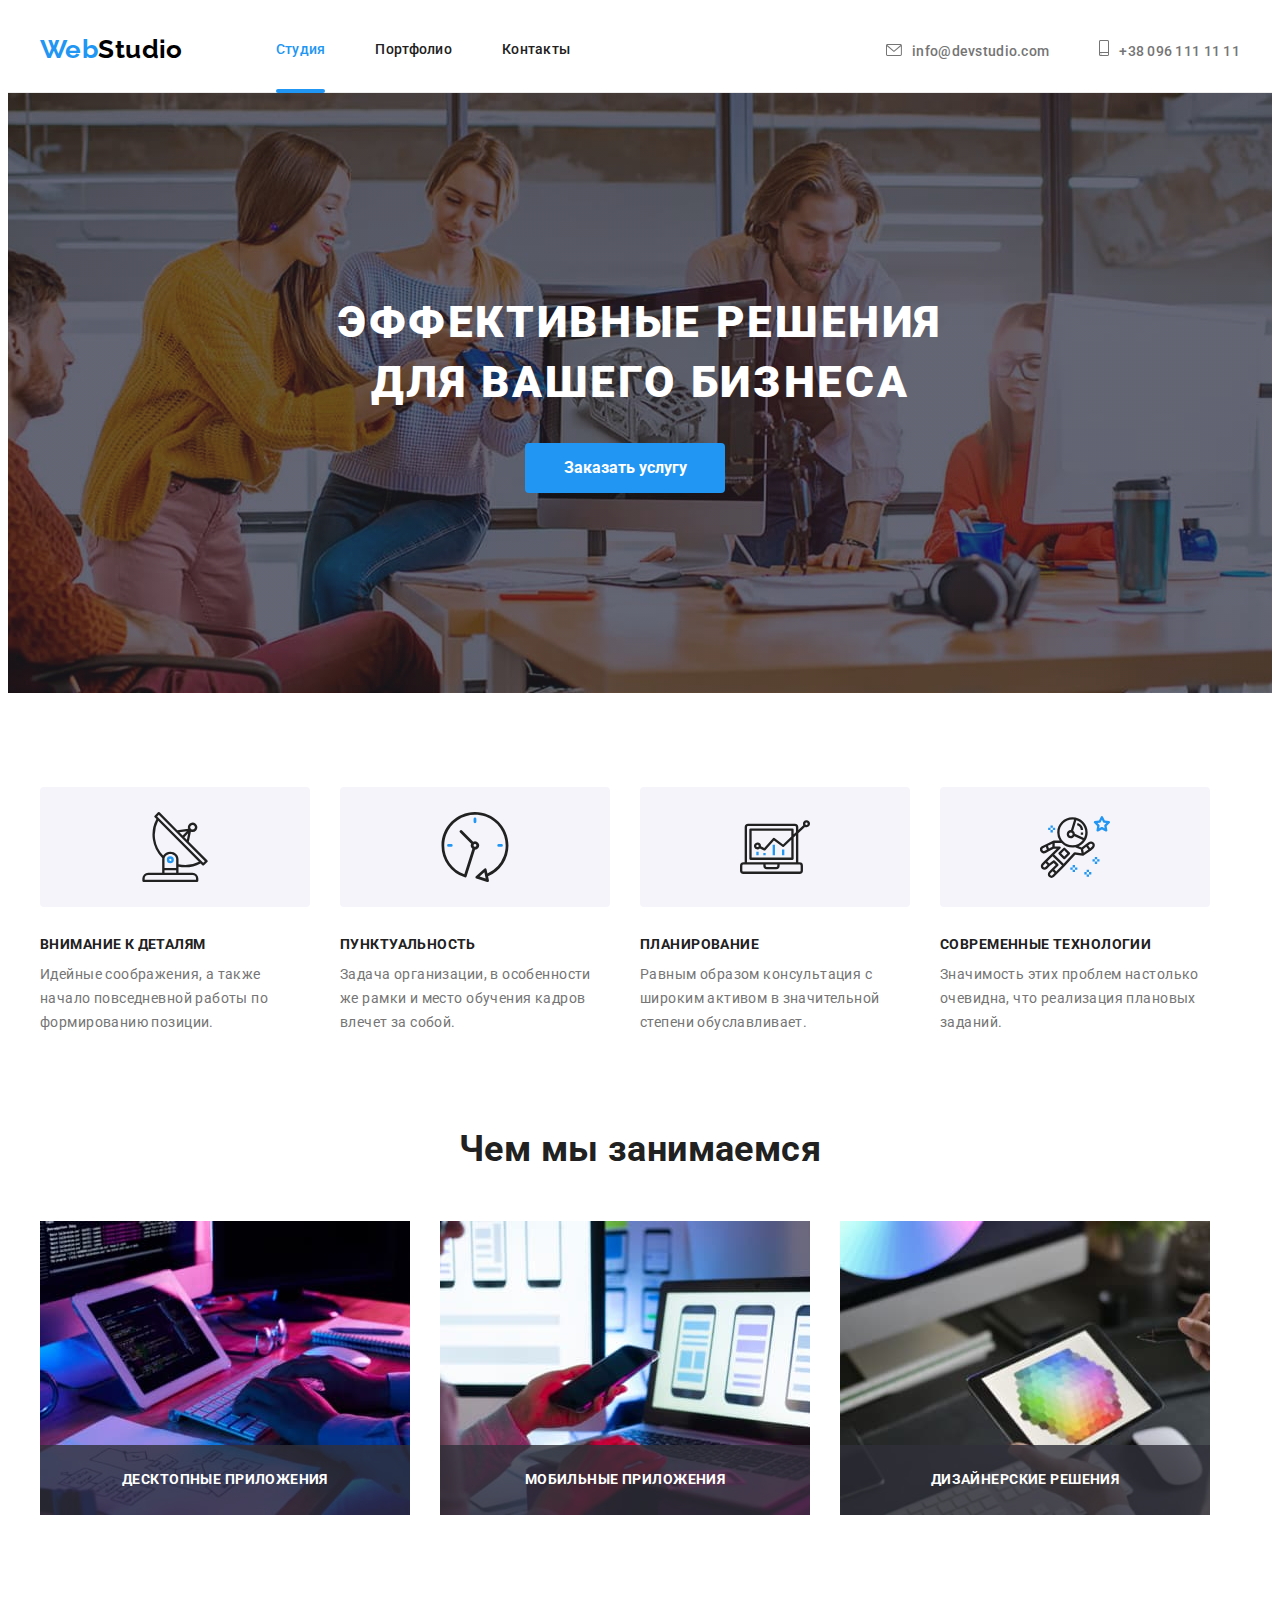
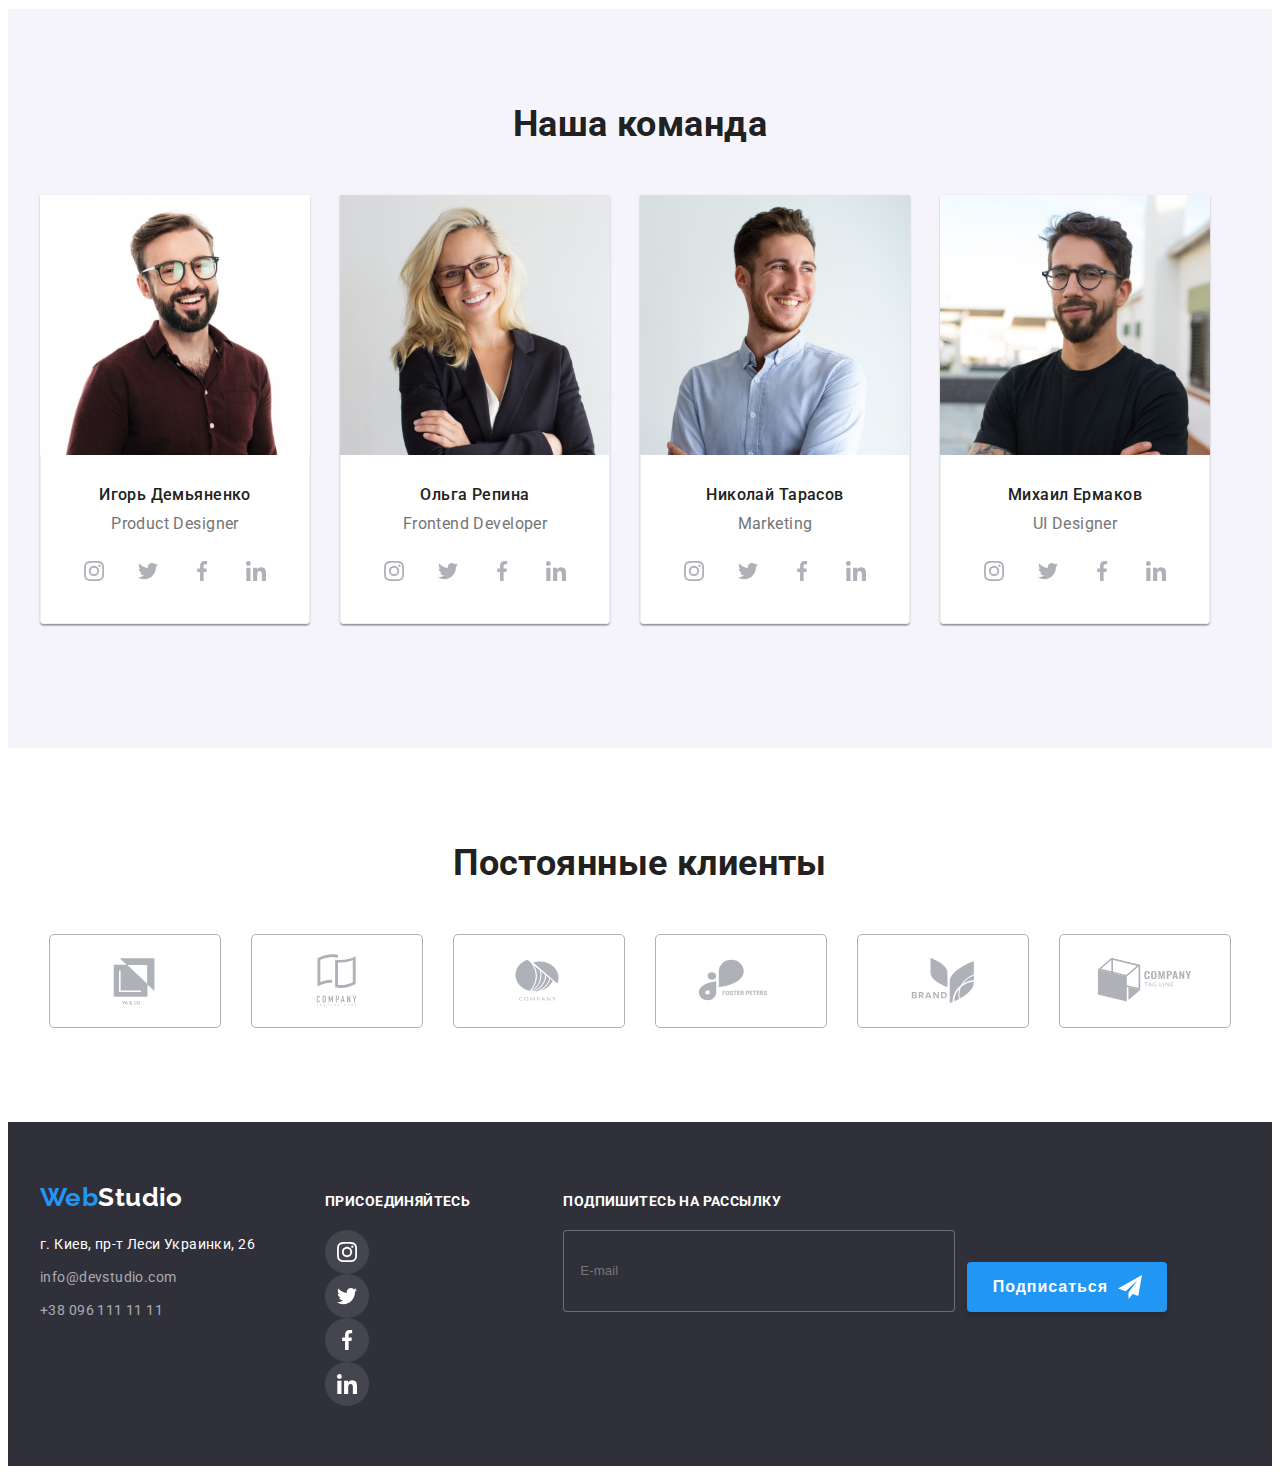
==== index.html @ a1c25656 "c7" ====
<!DOCTYPE html>
<html lang="ru">
  <head>
    <meta charset="UTF-8" />
    <meta http-equiv="X-UA-Compatible" content="IE=edge" />
    <meta name="viewport" content="width=device-width, initial-scale=1.0" />
    <title>WebStudio</title>
    <link rel="preconnect" href="https://fonts.googleapis.com" />
    <link rel="preconnect" href="https://fonts.gstatic.com" crossorigin />
    <link
      href="https://fonts.googleapis.com/css2?family=Raleway:wght@700&family=Roboto:wght@400;500;700;900&display=swap"
      rel="stylesheet"
    />
    <link
      rel="stylesheet"
      href="https://cdnjs.cloudflare.com/ajax/libs/modern-normalize/1.1.0/modern-normalize.min.css"
      integrity="sha512-wpPYUAdjBVSE4KJnH1VR1HeZfpl1ub8YT/NKx4PuQ5NmX2tKuGu6U/JRp5y+Y8XG2tV+wKQpNHVUX03MfMFn9Q=="
      crossorigin="anonymous"
      referrerpolicy="no-referrer"
    />
    <link rel="stylesheet" href="./css/styles.css" />
  </head>
  <body>
    <header class="header">
      <!--Навігація-->
      <div class="container header-box">
        <nav class="nav-box">
          <a href="./index.html" class="logo"><span class="logo--blue">Web</span>Studio</a>
          <ul class="list header-navigation">
            <li class="list-item">
              <a href="./index.html" class="header-navigation__link current">Студия</a>
            </li>
            <li class="list-item">
              <a href="./portfolio.html" class="header-navigation__link">Портфолио</a>
            </li>
            <li class="list-item">
              <a href="#" class="header-navigation__link">Контакты</a>
            </li>
          </ul>
        </nav>
        <!--Контакти-->
        <ul class="list header-contact">
          <li class="list-item">
            <a
              class="header-navigation__link header-contact__link"
              href="mailto:info@devstudio.com"
            >
              <svg class="header-contact__icon-envelope" width="16" height="12">
                <use href="./images/icons.svg#icon-envelope"></use>
              </svg>
              info@devstudio.com</a
            >
          </li>
          <li class="list-item">
            <a class="header-navigation__link header-contact__link" href="tel:+380961111111">
              <svg class="header-contact__icon-phone" width="10" height="16">
                <use href="./images/icons.svg#icon-smartphone"></use>
              </svg>
              +38 096 111 11 11</a
            >
          </li>
        </ul>
      </div>
    </header>
    <main>
      <!--Банер-->
      <section class="hero">
        <div class="container hero--form">
          <h1 class="hero__title">Эффективные решения для вашего бизнеса</h1>
          <button class="hero__button" type="button" data-modal-open>Заказать услугу</button>
        </div>
      </section>
      <!--Особливості-->
      <section class="container--form">
        <div class="container">
          <h2 class="section-title visually-hidden">Преимущества</h2>
          <ul class="list section-box benefits">
            <li class="section-box__item">
              <div class="benefits__icon">
                <svg width="70" height="70">
                  <use href="./images/icons.svg#icon-antenna-1"></use>
                </svg>
              </div>
              <h3 class="benefits__title">Внимание к деталям</h3>
              <p class="benefits__label">
                Идейные соображения, а также начало повседневной работы по формированию позиции.
              </p>
            </li>
            <li class="section-box__item">
              <div class="benefits__icon">
                <svg width="70" height="70">
                  <use href="./images/icons.svg#icon-clock-1"></use>
                </svg>
              </div>
              <h3 class="benefits__title">Пунктуальность</h3>
              <p class="benefits__label">
                Задача организации, в особенности же рамки и место обучения кадров влечет за собой.
              </p>
            </li>
            <li class="section-box__item">
              <div class="benefits__icon">
                <svg width="70" height="70">
                  <use href="./images/icons.svg#icon-diagram-1"></use>
                </svg>
              </div>
              <h3 class="benefits__title">Планирование</h3>
              <p class="benefits__label">
                Равным образом консультация с широким активом в значительной степени обуславливает.
              </p>
            </li>
            <li class="section-box__item">
              <div class="benefits__icon">
                <svg width="70" height="70">
                  <use href="./images/icons.svg#icon-astronaut-1"></use>
                </svg>
              </div>
              <h3 class="benefits__title">Современные технологии</h3>
              <p class="benefits__label">
                Значимость этих проблем настолько очевидна, что реализация плановых заданий.
              </p>
            </li>
          </ul>
        </div>
      </section>
      <!--Чим ми займаємось-->
      <section class="container--form works--form">
        <div class="container">
          <h2 class="section-title">Чем мы занимаемся</h2>
          <ul class="list section-box">
            <li class="section-box__item">
              <img src="./images/box-1.jpg" alt="Разработка" width="370" />
              <p class="section-box__label">Десктопные приложения</p>
            </li>
            <li class="section-box__item">
              <img src="./images/box-2.jpg" alt="Маркетинг" width="370" />
              <p class="section-box__label">Мобильные приложения</p>
            </li>
            <li class="section-box__item">
              <img src="./images/box-3.jpg" alt="Дизайн" width="370" />
              <p class="section-box__label">Дизайнерские решения</p>
            </li>
          </ul>
        </div>
      </section>
      <!--Наша команда-->
      <section class="container--form team--bgc">
        <div class="container">
          <h2 class="section-title">Наша команда</h2>
          <ul class="section-box list team">
            <li class="section-box__item team__item">
              <img src="./images/card-1.jpg" alt="Игорь Демьяненко" width="270" />
              <div class="portfolio__item--border">
                <h3 class="team__member">Игорь Демьяненко</h3>
                <p class="team__position">Product Designer</p>
                <ul class="socials list">
                  <li class="socials__item">
                    <a class="socials__link" href="#">
                      <svg class="socials__icon" width="20" height="20">
                        <use href="./images/icons.svg#icon-instagram-2"></use>
                      </svg>
                    </a>
                  </li>

                  <li class="socials__item">
                    <a class="socials__link" href="#">
                      <svg class="socials__icon" width="20" height="20">
                        <use href="./images/icons.svg#icon-twitter-1"></use>
                      </svg>
                    </a>
                  </li>

                  <li class="socials__item">
                    <a class="socials__link" href="#">
                      <svg class="socials__icon" width="20" height="20">
                        <use href="./images/icons.svg#icon-facebook-1"></use>
                      </svg>
                    </a>
                  </li>

                  <li class="socials__item">
                    <a class="socials__link" href="#">
                      <svg class="socials__icon" width="20" height="20">
                        <use href="./images/icons.svg#icon-linkedin-1"></use>
                      </svg>
                    </a>
                  </li>
                </ul>
              </div>
            </li>
            <li class="section-box__item team__item">
              <img src="./images/card-2.jpg" alt="Ольга Репина" width="270" />
              <div class="portfolio__item--border">
                <h3 class="team__member">Ольга Репина</h3>
                <p class="team__position">Frontend Developer</p>
                <ul class="socials list">
                  <li class="socials__item">
                    <a class="socials__link" href="#">
                      <svg class="socials__icon" width="20" height="20">
                        <use href="./images/icons.svg#icon-instagram-2"></use>
                      </svg>
                    </a>
                  </li>

                  <li class="socials__item">
                    <a class="socials__link" href="#">
                      <svg class="socials__icon" width="20" height="20">
                        <use href="./images/icons.svg#icon-twitter-1"></use>
                      </svg>
                    </a>
                  </li>

                  <li class="socials__item">
                    <a class="socials__link" href="#">
                      <svg class="socials__icon" width="20" height="20">
                        <use href="./images/icons.svg#icon-facebook-1"></use>
                      </svg>
                    </a>
                  </li>

                  <li class="socials__item">
                    <a class="socials__link" href="#">
                      <svg class="socials__icon" width="20" height="20">
                        <use href="./images/icons.svg#icon-linkedin-1"></use>
                      </svg>
                    </a>
                  </li>
                </ul>
              </div>
            </li>
            <li class="section-box__item team__item">
              <img src="./images/card-3.jpg" alt="Николай Тарасов" width="270" />
              <div class="portfolio__item--border">
                <h3 class="team__member">Николай Тарасов</h3>
                <p class="team__position">Marketing</p>
                <ul class="socials list">
                  <li class="socials__item">
                    <a class="socials__link" href="#">
                      <svg class="socials__icon" width="20" height="20">
                        <use href="./images/icons.svg#icon-instagram-2"></use>
                      </svg>
                    </a>
                  </li>

                  <li class="socials__item">
                    <a class="socials__link" href="#">
                      <svg class="socials__icon" width="20" height="20">
                        <use href="./images/icons.svg#icon-twitter-1"></use>
                      </svg>
                    </a>
                  </li>

                  <li class="socials__item">
                    <a class="socials__link" href="#">
                      <svg class="socials__icon" width="20" height="20">
                        <use href="./images/icons.svg#icon-facebook-1"></use>
                      </svg>
                    </a>
                  </li>

                  <li class="socials__item">
                    <a class="socials__link" href="#">
                      <svg class="socials__icon" width="20" height="20">
                        <use href="./images/icons.svg#icon-linkedin-1"></use>
                      </svg>
                    </a>
                  </li>
                </ul>
              </div>
            </li>
            <li class="section-box__item team__item">
              <img src="./images/card-4.jpg" alt="Михаил Ермаков" width="270" />
              <div class="portfolio__item--border">
                <h3 class="team__member">Михаил Ермаков</h3>
                <p class="team__position">UI Designer</p>
                <ul class="socials list">
                  <li class="socials__item">
                    <a class="socials__link" href="#">
                      <svg class="socials__icon" width="20" height="20">
                        <use href="./images/icons.svg#icon-instagram-2"></use>
                      </svg>
                    </a>
                  </li>

                  <li class="socials__item">
                    <a class="socials__link" href="#">
                      <svg class="socials__icon" width="20" height="20">
                        <use href="./images/icons.svg#icon-twitter-1"></use>
                      </svg>
                    </a>
                  </li>

                  <li class="socials__item">
                    <a class="socials__link" href="#">
                      <svg class="socials__icon" width="20" height="20">
                        <use href="./images/icons.svg#icon-facebook-1"></use>
                      </svg>
                    </a>
                  </li>

                  <li class="socials__item">
                    <a class="socials__link" href="#">
                      <svg class="socials__icon" width="20" height="20">
                        <use href="./images/icons.svg#icon-linkedin-1"></use>
                      </svg>
                    </a>
                  </li>
                </ul>
              </div>
            </li>
          </ul>
        </div>
      </section>
      <!-- Постійні клієнти -->
      <section class="container--form">
        <div class="container">
          <h2 class="section-title">Постоянные клиенты</h2>
          <ul class="list clients">
            <li class="clients__item">
              <a class="clients__link" href="#">
                <svg class="clients__icon" width="106" height="60">
                  <use href="./images/icons.svg#icon-logo"></use>
                </svg>
              </a>
            </li>
            <li class="clients__item">
              <a class="clients__link" href="#">
                <svg class="clients__icon" width="106" height="60">
                  <use href="./images/icons.svg#icon-logo-1"></use>
                </svg>
              </a>
            </li>
            <li class="clients__item">
              <a class="clients__link" href="#">
                <svg class="clients__icon" width="106" height="60">
                  <use href="./images/icons.svg#icon-logo-2"></use>
                </svg>
              </a>
            </li>
            <li class="clients__item">
              <a class="clients__link" href="#">
                <svg class="clients__icon" width="106" height="60">
                  <use href="./images/icons.svg#icon-logo-3"></use>
                </svg>
              </a>
            </li>
            <li class="clients__item">
              <a class="clients__link" href="#">
                <svg class="clients__icon" width="106" height="60">
                  <use href="./images/icons.svg#icon-logo-4"></use>
                </svg>
              </a>
            </li>
            <li class="clients__item">
              <a class="clients__link" href="#">
                <svg class="clients__icon" width="106" height="60">
                  <use href="./images/icons.svg#icon-logo-5"></use>
                </svg>
              </a>
            </li>
          </ul>
        </div>
      </section>
    </main>
    <!-- Футер -->
    <footer class="footer">
      <div class="container footer--centered">
        <div>
          <a href="./index.html" class="footer__logo logo"
            ><span class="logo--blue">Web</span>Studio</a
          >
          <address class="address">
            <ul class="list">
              <li>
                <a href="#" class="address__link">г. Киев, пр-т Леси Украинки, 26</a>
              </li>
              <li class="address__item">
                <a href="mailto:info@devstudio.com" class="footer__contact-link"
                  >info@devstudio.com</a
                >
              </li>
              <li class="address__item">
                <a href="tel:+380961111111" class="footer__contact-link">+38 096 111 11 11</a>
              </li>
            </ul>
          </address>
        </div>
        <div class="footer-socials">
          <h2 class="footer-socials__title">Присоединяйтесь</h2>
          <ul class="footer-socials__list list">
            <li class="socials__item">
              <a class="footer-socials__link socials__link" href="#">
                <svg class="socials__icon" width="20" height="20">
                  <use href="./images/icons.svg#icon-instagram-2"></use>
                </svg>
              </a>
            </li>
            <li class="socials__item">
              <a class="footer-socials__link socials__link" href="#">
                <svg class="socials__icon" width="20" height="20">
                  <use href="./images/icons.svg#icon-twitter-1"></use>
                </svg>
              </a>
            </li>

            <li class="socials__item">
              <a class="footer-socials__link socials__link" href="#">
                <svg class="socials__icon" width="20" height="20">
                  <use href="./images/icons.svg#icon-facebook-1"></use>
                </svg>
              </a>
            </li>

            <li class="socials__item">
              <a class="footer-socials__link socials__link" href="#">
                <svg class="socials__icon" width="20" height="20">
                  <use href="./images/icons.svg#icon-linkedin-1"></use>
                </svg>
              </a>
            </li>
          </ul>
        </div>
        <form class="subscribe-form">
          <label class="subscribe-label" for="email">
            <span class="subscribe-form__title">Подпишитесь на рассылку</span>
            <input
              class="subscribe-form__input"
              type="email"
              name="email"
              id="email"
              placeholder="E-mail"
            />
          </label>
          <button class="subscribe-form__btn" type="submit">
            <span>Подписаться</span>
            <svg class="subscribe-form__icon" width="24" height="24">
              <use href="./images/icons.svg#icon-send"></use>
            </svg>
          </button>
        </form>
      </div>
    </footer>
    <!-- Модальне вікно -->
    <div class="backdrop is-hidden" data-modal>
      <div class="modal">
        <button class="modal__close-btn" type="button" data-modal-close>
          <svg class="modal__close-icon" width="18" height="18">
            <use href="./images/icons.svg#icon-close"></use>
          </svg>
        </button>
        <form class="modal-form">
          <strong class="modal-title">Оставьте свои данные, мы вам перезвоним</strong>
          <div class="form-group" role="group">
            <label class="form-label"
              >Имя
              <input class="modal-form-input" type="text" name="name" />
              <svg class="modal-icon" width="18" height="18">
                <use href="./images/icons.svg#icon-name"></use>
              </svg>
            </label>
            <label class="form-label"
              >Телефон
              <input class="modal-form-input" type="tel" name="tel" />
              <svg class="modal-icon" width="18" height="18">
                <use href="./images/icons.svg#icon-phone"></use>
              </svg>
            </label>
            <label class="form-label"
              >Почта
              <input class="modal-form-input" type="email" name="email" />
              <svg class="modal-icon" width="18" height="18">
                <use href="./images/icons.svg#icon-email"></use>
              </svg>
            </label>
            <label class="form-label"
              >Комментарий
              <textarea
                class="modal-form-input textarea-input"
                name="comment"
                rows="3"
                placeholder="Введите текст"
              ></textarea>
            </label>
            <div class="modal-agreement-box">
              <label class="modal-agreement">
                <input
                  class="checkbox visually-hidden"
                  type="checkbox"
                  name="user-checkbox"
                  tabindex="-1"
                />
                <span
                  class="modal-checkbox"
                  role="checkbox"
                  aria-labelledby="user-checkbox"
                  tabindex="0"
                  aria-checked="false"
                >
                  <svg class="checkbox-icon" width="11" height="8">
                    <use href="./images/icons.svg#icon-check"></use>
                  </svg>
                </span>

                <span class="checkbox-txt"
                  >Соглашаюсь с рассылкой и принимаю
                  <a class="checkbox-link" href="#">Условия договора</a></span
                >
              </label>
            </div>
          </div>
          <button class="subscribe-btn send-btn" type="submit">Отправить</button>
        </form>
      </div>
    </div>
    <script src="./js/modal.js"></script>
  </body>
</html>
---- css/styles.css ----
/* цвет лого #2196F3 #000000 */
/*  цвет заголовков #212121 */
/* дополнительний цвет текста #FFFFFF */
/* основной текст  #757575 */
/* текст контактов rgba(255, 255, 255, 0.6) */
/* рамка хедера #ececec */
/* рамка карток в портфоліо #EEEEEE */
/* Колір іконок звичайний #AFB1B8 */

/* Стили для index*/

:root {
  --primary-text-color: #757575;
  --title-text-color: #212121;
  --accent-color: #2196f3;
  --primary-white-color: #ffffff;
  --primary-background-color: #f5f4fa;
  --accent-hover-color: #188ce8;
  --header-border-color: #ececec;
  --portfolio-cards-border: #eeeeee;
  --icon-current-color: #afb1b8;
}

body {
  font-family: 'Roboto', 'sans-serif';
  color: var(--primary-text-color);
  background-color: var(--primary-white-color);
  font-size: 14px;
  letter-spacing: 0.03em;
}

h1,
h2,
h3,
h4,
h5,
h6,
p {
  margin: 0;
}

img {
  display: block;
}

.visually-hidden {
  position: absolute;
  width: 1px;
  height: 1px;
  margin: -1px;
  border: 0;
  padding: 0;

  white-space: nowrap;
  clip-path: inset(100%);
  clip: rect(0 0 0 0);
  overflow: hidden;
}

.container {
  width: 1200px;
  padding-left: 15px;
  padding-right: 15px;
  margin-left: auto;
  margin-right: auto;
}

.header {
  border-bottom: 1px solid var(--header-border-color);
}

.header-box {
  display: flex;
  align-items: center;
}

.nav-box {
  display: flex;
  align-items: center;
}

.header-navigation {
  display: flex;
}

.header .header-contact {
  display: flex;
  align-items: baseline;
  margin-left: auto;
}

.section-title {
  color: var(--title-text-color);
  font-size: 36px;
  line-height: 1.17;
  text-align: center;
  margin-bottom: 50px;
}

.hero__title {
  color: var(--primary-white-color);
  font-weight: 900;
  font-size: 44px;
  line-height: 1.36;
  text-align: center;
  letter-spacing: 0.06em;
  text-transform: uppercase;
  margin-left: auto;
  margin-right: auto;
  margin-bottom: 30px;
  width: 696px;
}

.list {
  list-style-type: none;
  margin: 0;
  padding: 0;
}

/* Шапка */

.logo {
  display: block;
  color: #000000;
  font-family: 'Raleway', 'sans-serif';
  font-weight: 700;
  font-size: 26px;
  line-height: 1.19;
  text-decoration: none;
  margin-right: 93px;
  padding-top: 24px;
  padding-bottom: 25px;
}

.logo--blue,
.logo--blue {
  color: var(--accent-color);
}

.header-navigation__link {
  display: flex;
  align-items: baseline;
  color: var(--title-text-color);
  text-decoration: none;
  font-weight: 500;
  line-height: 1.14;
  letter-spacing: 0.02em;
  padding-top: 32px;
  padding-bottom: 32px;
  transition: color 250ms cubic-bezier(0.4, 0, 0.2, 1);
}

.header-navigation__link:hover,
.header-navigation__link:focus {
  color: var(--accent-color);
}

.header-navigation__link.current {
  color: var(--accent-color);
  position: relative;
}

.header-navigation__link.current::after {
  position: absolute;
  content: '';
  display: block;
  width: 100%;
  height: 4px;
  border-radius: 2px;
  background-color: var(--accent-color);
  left: 0;
  bottom: -3px;
  transition: opacity 250ms cubic-bezier(0.4, 0, 0.2, 1);
}

.list-item {
  display: inline-block;
}

.list-item:not(:last-child) {
  margin-right: 50px;
}

.header-contact__link:not(:last-child) {
  margin-right: 50px;
  margin-left: 330px;
}

.header-contact__icon-envelope {
  display: inline-block;
  fill: currentColor;
  width: 16px;
  height: 12px;
  margin-right: 10px;
  background-size: contain;
}

.header-contact__icon-phone {
  display: inline-block;
  fill: currentColor;
  width: 10px;
  height: 16px;
  margin-right: 10px;
}

.header-contact__link {
  color: var(--primary-text-color);
  transition: color 250ms cubic-bezier(0.4, 0, 0.2, 1);
}

.header-contact__link:hover,
.header-contact__link:focus {
  color: var(--accent-color);
}

/* Меін контент */

/* Банер */

.container--form {
  padding-top: 94px;
  padding-bottom: 94px;
  background-color: #ffffff;
}

.hero--form {
  padding-top: 200px;
  padding-bottom: 200px;
}

.hero {
  background-color: #2f303a;
  background-image: linear-gradient(to right, rgba(47, 48, 58, 0.4), rgba(47, 48, 58, 0.4)),
    url(../images/hero-img.jpg);
  max-width: 1600px;
  background-position: center;
  background-size: cover;
  margin-left: auto;
  margin-right: auto;
}

.hero__button {
  color: var(--primary-white-color);
  background-color: var(--accent-color);
  font-family: inherit;
  font-weight: 700;
  font-size: 16px;
  line-height: 1.88;
  cursor: pointer;
  margin: 0 485px;
  min-width: 200px;
  min-height: 50px;
  padding: 10px 32px;
  border-radius: 4px;
  border: transparent;
  transition: color 250ms cubic-bezier(0.4, 0, 0.2, 1);
}

.hero__button:hover,
.hero__button:focus {
  background-color: var(--accent-hover-color);
}

/* Переваги */

.works--form {
  padding-top: 0;
}

.section-box {
  display: flex;
}

.section-box__item {
  position: relative;
  margin-right: 30px;
}

.section-box__item:last-child {
  margin-right: 0px;
}

.benefits__icon {
  display: flex;
  align-items: center;
  justify-content: center;
  height: 120px;
  margin-bottom: 30px;
  border-radius: 4px;
  background-color: var(--primary-background-color);
  transition: color 250ms cubic-bezier(0.4, 0, 0.2, 1);
}

.team__item {
  display: block;
  margin-right: 30px;
  margin-bottom: 30px;
}

.portfolio-cards .team__item:nth-child(3n + 3) {
  margin-right: 0px;
}

.portfolio-border-box {
  padding: 20px 24px;
}

.benefits__title {
  font-size: 14px;
  line-height: 1.14;
  text-transform: uppercase;
  color: var(--title-text-color);
}

.benefits__label {
  line-height: 1.71;
  margin-top: 10px;
  width: 270px;
}

/* Чим ми займаємось */

.section-box__label {
  position: absolute;
  width: 100%;
  padding: 27px 0;
  background-color: rgba(47, 48, 58, 0.8);
  color: var(--primary-white-color);
  font-weight: 700;
  line-height: 1.14;
  text-align: center;
  letter-spacing: 0.03em;
  text-transform: uppercase;
  bottom: 0;
  left: 0;
}

/* Наша команда */

.team--bgc {
  background-color: var(--primary-background-color);
}

.team--bgc .team__item {
  box-shadow: 0px 1px 3px rgba(0, 0, 0, 0.12), 0px 1px 1px rgba(0, 0, 0, 0.14),
    0px 2px 1px rgba(0, 0, 0, 0.2);
  border-radius: 0px 0px 4px 4px;
}

.team__member {
  font-weight: 500;
  font-size: 16px;
  line-height: 1.19;
  text-align: center;
  color: var(--title-text-color);
}

.team__position {
  font-size: 16px;
  line-height: 1.19;
  text-align: center;
  margin-top: 10px;
}

.portfolio__item--border {
  background-color: var(--primary-white-color);
  padding-top: 30px;
  padding-bottom: 30px;
  border-radius: 0px 0px 4px 4px;
  border-right: 1px solid var(--portfolio-cards-border);
  border-bottom: 1px solid var(--portfolio-cards-border);
  border-left: 1px solid var(--portfolio-cards-border);
}

.socials {
  display: flex;
  justify-content: center;
  margin-top: 16px;
}

.socials__item:not(:last-child) {
  margin-right: 10px;
}

.socials__link {
  display: flex;
  justify-content: center;
  align-items: center;
  width: 44px;
  height: 44px;
  border-radius: 50%;
  color: var(--icon-current-color);
  transition: background-color 250ms cubic-bezier(0.4, 0, 0.2, 1),
    color 250ms cubic-bezier(0.4, 0, 0.2, 1);
}

.socials__link:hover,
.socials__link:focus {
  background-color: var(--accent-color);
  color: var(--primary-white-color);
}

.socials__icon {
  fill: currentColor;
}

/* Постійні клієнти */

.clients {
  display: flex;
  justify-content: center;
  margin-top: 50px;
}

.clients__item:not(:last-child) {
  margin-right: 30px;
}

.clients__link {
  display: flex;
  justify-content: center;
  align-items: center;
  width: 170px;
  height: 92px;
  color: var(--icon-current-color);
  border: 1px solid var(--icon-current-color);
  border-radius: 5px;
  transition: color 250ms cubic-bezier(0.4, 0, 0.2, 1), border 250ms cubic-bezier(0.4, 0, 0.2, 1);
}

.clients__link:hover,
.clients__link:focus {
  color: var(--accent-color);
  border: 1px solid var(--accent-color);
}

.clients__icon {
  fill: currentColor;
  background-size: contain;
}

/* Футер */

.footer {
  background-color: #2f303a;
  padding-top: 60px;
  padding-bottom: 60px;
}

.footer--centered {
  display: flex;
  align-items: baseline;
}

.footer__logo {
  color: var(--primary-white-color);
  padding: 0;
  margin: 0;
}

.address {
  margin-top: 20px;
}

.address__link {
  color: var(--primary-white-color);
  font-style: normal;
  line-height: 1.71;
  text-decoration: none;
  font-style: normal;
}

.address__item {
  margin-top: 9px;
}

.footer__contact-link {
  text-decoration: none;
  color: rgba(255, 255, 255, 0.6);
  font-style: normal;
  line-height: 1.71;
  transition: color 250ms cubic-bezier(0.4, 0, 0.2, 1);
}

.address__link:hover,
.address__link:focus {
  color: var(--accent-color);
}

.footer-socials {
  margin-left: 70px;
}

.footer-socials__title,
.subscribe-label {
  color: var(--primary-white-color);
  font-weight: 700;
  font-size: 14px;
  line-height: 1.14;
  letter-spacing: 0.03em;
  text-transform: uppercase;
}

.footer-socials__list {
  margin-top: 20px;
}

.footer-socials__link {
  color: var(--primary-white-color);
  background-color: rgba(255, 255, 255, 0.1);
  transition: background-color 250ms cubic-bezier(0.4, 0, 0.2, 1);
}

.footer-socials__link:hover,
.footer-socials__link:focus {
  background-color: var(--accent-color);
}

.subscribe-form {
  display: flex;
  align-items: flex-end;
  margin-left: 93px;
  margin-right: auto;
}

.subscribe-form__title {
  display: block;
  margin-bottom: 20px;
}

.subscribe-form__input {
  width: 358px;
  height: 50px;
  margin-right: 12px;
  padding: 15px 16px;
  background-color: #2f303a;
  color: rgba(255, 255, 255, 0.6);
  outline: transparent;
  border: 1px solid rgba(255, 255, 255, 0.3);
  border-radius: 4px;
}

.subscribe-form__icon {
  margin-left: 10px;
}

.subscribe-form__btn {
  display: flex;
  justify-content: center;
  align-items: center;
  width: 200px;
  height: 50px;
  background-color: var(--accent-color);
  color: var(--primary-white-color);
  font-weight: 700;
  font-size: 16px;
  line-height: 1.88;
  letter-spacing: 0.06em;
  cursor: pointer;
  border-radius: 4px;
  box-shadow: 0px 4px 4px rgba(0, 0, 0, 0.15);
  border-color: transparent;
}

/* Модальне вікно */

.backdrop {
  position: fixed;
  top: 0;
  left: 0;
  width: 100vw;
  height: 100vh;
  background-color: rgba(0, 0, 0, 0.2);
  opacity: 1;
  visibility: visible;
  pointer-events: initial;
  transition: opacity 250ms cubic-bezier(0.4, 0, 0.2, 1),
    visibility 250ms cubic-bezier(0.4, 0, 0.2, 1);
}

.backdrop.is-hidden {
  opacity: 0;
  visibility: hidden;
  pointer-events: none;
}

.modal {
  position: absolute;
  top: 50%;
  left: 50%;
  transform: translate(-50%, -50%);
  width: 528px;
  height: 581px;
  padding: 40px 40px;
  background-color: #ffffff;
  box-shadow: 0px 1px 3px rgba(0, 0, 0, 0.12), 0px 1px 1px rgba(0, 0, 0, 0.14),
    0px 2px 1px rgba(0, 0, 0, 0.2);
  border-radius: 4px;
}

.modal__close-btn {
  position: absolute;
  top: 8px;
  right: 8px;
  display: flex;
  justify-content: center;
  align-items: center;
  width: 30px;
  height: 30px;
  border: 1px solid rgba(0, 0, 0, 0.1);
  border-radius: 50%;
  padding: 0;
  background-color: #ffffff;
  cursor: pointer;
}

.modal__close-icon {
  transition: fill 250ms cubic-bezier(0.4, 0, 0.2, 1);
}

.modal__close-btn:hover .modal__close-icon,
.modal__close-btn:focus .modal__close-icon {
  fill: var(--accent-color);
}

.modal-form {
  display: flex;
  flex-direction: column;
  align-items: center;
}

.modal-title {
  font-weight: 700;
  font-size: 20px;
  line-height: 1.15;
  text-align: center;
  letter-spacing: 0.03em;
  margin-bottom: 12px;
  color: var(--title-text-color);
}

.form-group {
  display: flex;
  flex-direction: column;
  width: 448px;
}

.form-label {
  position: relative;
  display: flex;
  flex-direction: column;
  margin-bottom: 10px;
  font-size: 12px;
  line-height: 1.16;
  letter-spacing: 0.01em;
}

.form-label:last-of-type {
  margin-bottom: 20px;
}

.modal-form-input {
  height: 40px;
  margin-top: 4px;
  padding-left: 41px;
  outline: transparent;
  border: 1px solid rgba(33, 33, 33, 0.2);
  border-radius: 4px;
  transition: border 250ms cubic-bezier(0.4, 0, 0.2, 1);
}

.modal-form-input:hover,
.modal-form-input:focus-within {
  border: 1px solid var(--accent-color);
}

.textarea-input {
  height: 120px;
  padding: 12px 16px;
  resize: none;
}

.textarea-input::placeholder {
  line-height: 1.17;
  letter-spacing: 0.01em;
  color: rgba(117, 117, 117, 0.5);
}

.modal-icon {
  position: absolute;
  top: 0;
  left: 0;
  transform: translate(12px, 29px);
  fill: var(--title-text-color);
  transition: fill 250ms cubic-bezier(0.4, 0, 0.2, 1);
}

.modal-form-input:hover + .modal-icon,
.modal-form-input:focus + .modal-icon {
  fill: var(--accent-color);
}

.modal-agreement-box {
  display: flex;
  align-items: center;
  justify-content: center;
}

.modal-agreement {
  display: flex;
  align-items: center;
}

.checkbox-txt {
  line-height: 1.71;
}

.checkbox-link {
  line-height: 1.71;
  color: var(--accent-color);
}

.modal-checkbox {
  display: flex;
  align-items: center;
  justify-content: center;
  width: 16px;
  height: 15px;
  margin-right: 7px;
  border-radius: 2px;
  outline: 2px solid var(--accent-color);
  outline-offset: -2px;
  background-color: var(--primary-white-color);
  transition: background-color 250ms cubic-bezier(0.4, 0, 0.2, 1);
}

.modal-checkbox:focus {
  outline: 2px solid var(--title-text-color);
  outline-offset: -2px;
}

.checkbox-icon {
  fill: var(--primary-white-color);
}

.checkbox:checked + .modal-checkbox {
  background-color: var(--accent-color);
}

.send-btn {
  margin-top: 30px;
  transition: background-color 250ms cubic-bezier(0.4, 0, 0.2, 1),
    box-shadow 250ms cubic-bezier(0.4, 0, 0.2, 1);
}

.send-btn:hover,
.send-btn:focus {
  box-shadow: 0px 4px 4px rgba(0, 0, 0, 0.15);
  background-color: var(--accent-hover-color);
}

/* Стили для портфолио */

.portfolio-box {
  padding-bottom: 94px;
  padding-top: 94px;
}

.filter-buttons {
  display: flex;
  justify-content: center;
  margin-bottom: 50px;
}

.btn-list {
  margin-left: 8px;
}

.filter-buttons .btn-list:first-child {
  margin-left: 0;
}

.filter-button {
  font-family: inherit;
  color: var(--title-text-color);
  background-color: var(--primary-background-color);
  font-weight: 500;
  font-size: 16px;
  line-height: 1.62;
  text-align: center;
  padding: 6px 22px;
  border: 1px solid transparent;
  border-radius: 4px;
  transition: color 250ms cubic-bezier(0.4, 0, 0.2, 1),
    background-color 250ms cubic-bezier(0.4, 0, 0.2, 1),
    box-shadow 250ms cubic-bezier(0.4, 0, 0.2, 1);
}

.filter-button.active {
  background-color: var(--accent-color);
  color: var(--primary-white-color);
}

.filter-buttons .filter-button:hover,
.filter-button:focus {
  color: var(--primary-white-color);
  background-color: var(--accent-color);
  box-shadow: 0px 3px 1px rgba(0, 0, 0, 0.1), 0px 1px 2px rgba(0, 0, 0, 0.08),
    0px 2px 2px rgba(0, 0, 0, 0.12);
}

.portfolio-cards .item:hover,
.portfolio-cards .item:focus {
  box-shadow: 0px 4px 4px rgba(0, 0, 0, 0.25);
}

.overlay-thumb {
  position: relative;
  overflow: hidden;
}

.overlay {
  position: absolute;
  top: 0;
  left: 0;
  width: 370px;
  padding: 63px 24px;
  background-color: rgba(33, 150, 243, 0.9);
  overflow: hidden;
  transition: transform 250ms cubic-bezier(0.4, 0, 0.2, 1);
  transform: translateY(160%);
}

.item:hover .overlay {
  position: absolute;
  top: 0;
  left: 0;
  width: 370px;
  padding: 63px 24px;
  background-color: rgba(33, 150, 243, 0.9);
  transform: translateY(0);
}

.overlay-txt {
  font-size: 18px;
  line-height: 1.56;
  letter-spacing: 0.03em;
  color: var(--primary-white-color);
}

.portfolio-cards {
  display: flex;
  flex-wrap: wrap;
  margin-bottom: -30px;
}

.item {
  text-decoration: none;
  display: block;
  transition: box-shadow 250ms cubic-bezier(0.4, 0, 0.2, 1);
}

.card-title {
  margin-bottom: 4px;
}

.portfolio-cards .card-title {
  font-size: 18px;
  line-height: 2;
  letter-spacing: 0.06em;
  color: var(--title-text-color);
}

.description {
  font-size: 16px;
  line-height: 1.88;
  color: var(--primary-text-color);
}
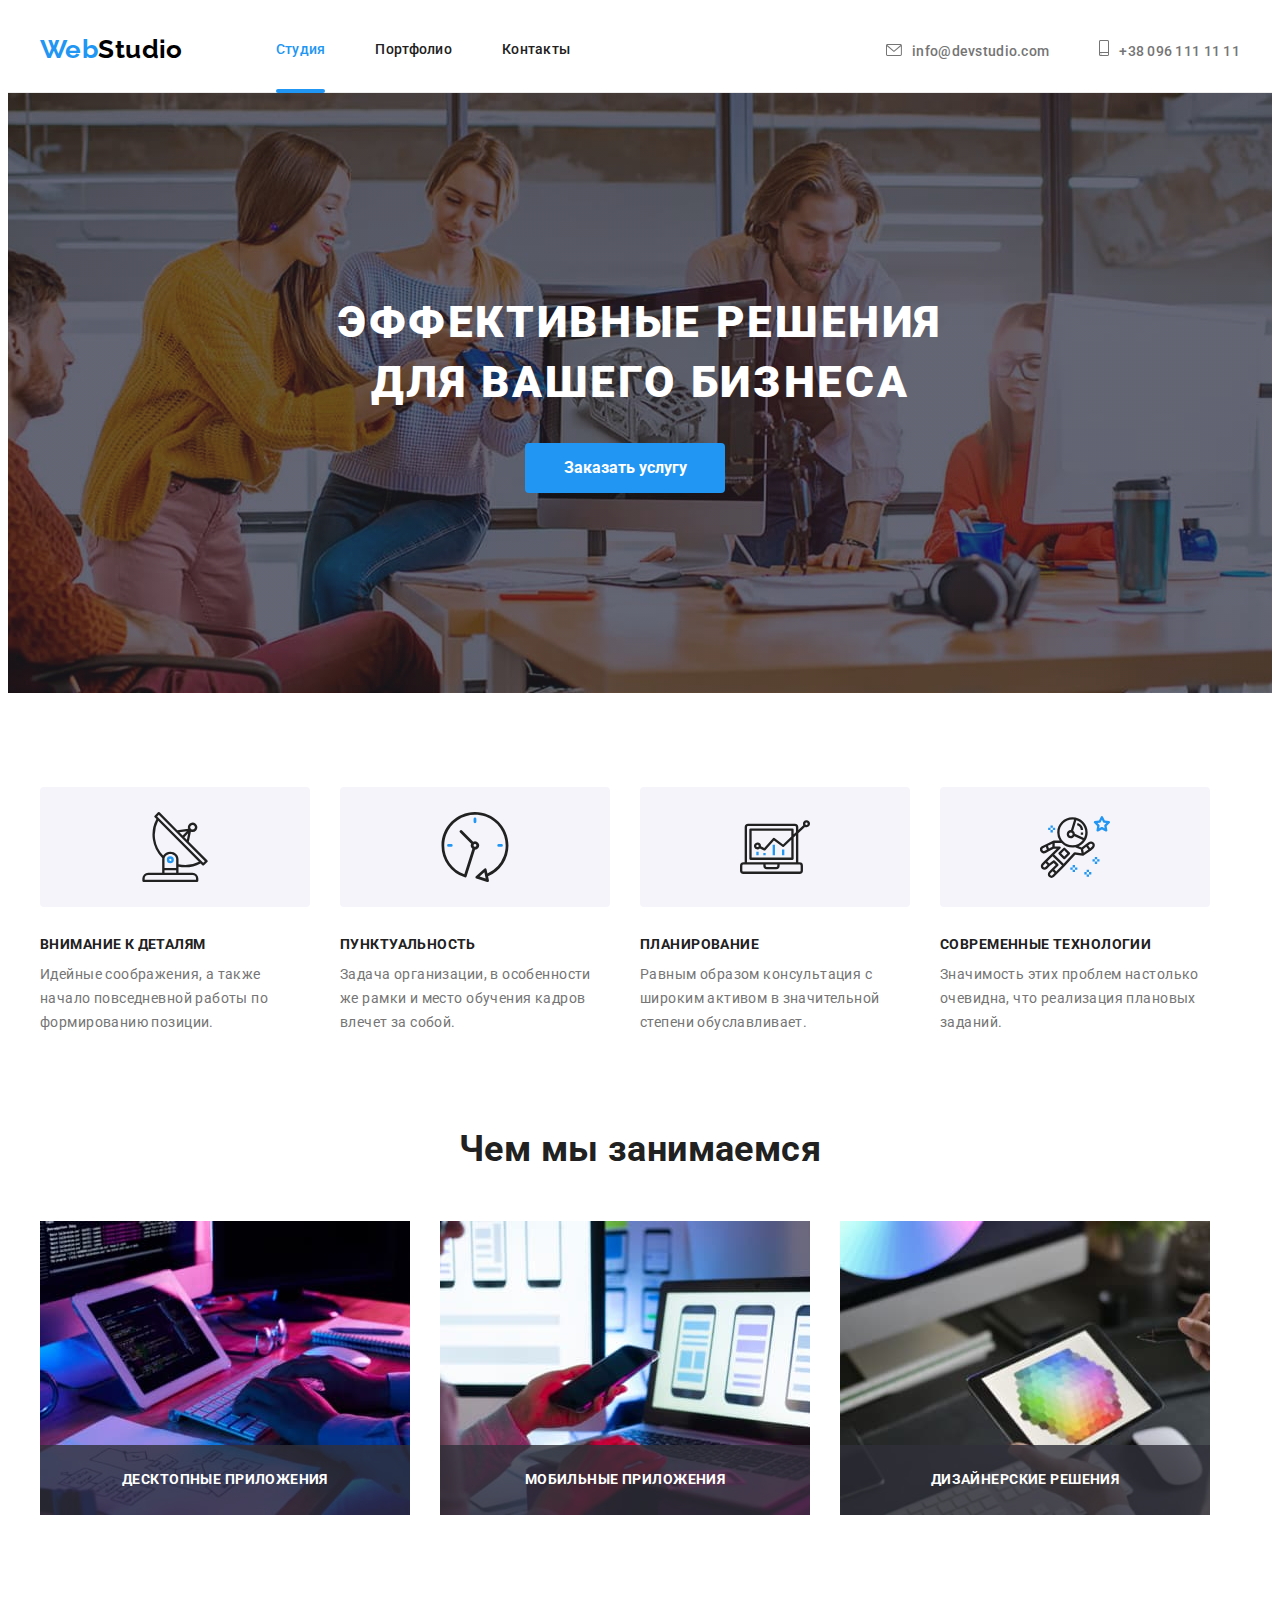
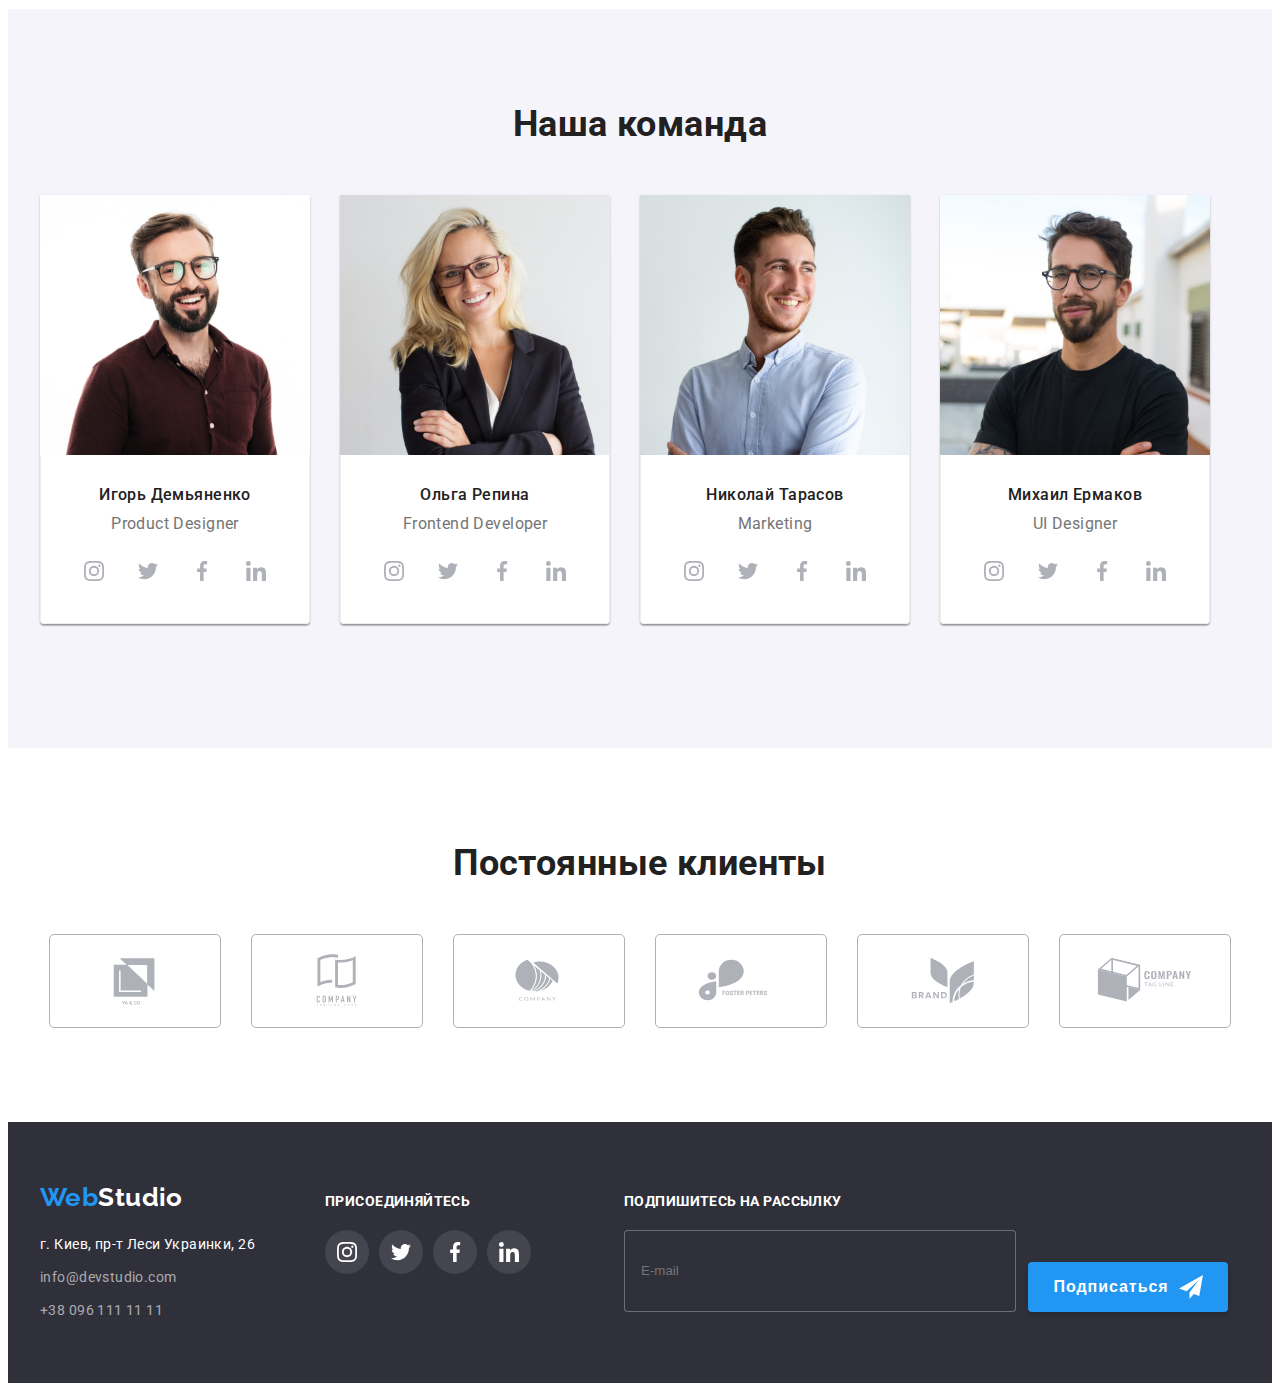
==== commit 0304ec10: "index-done" ====
--- a/index.html
+++ b/index.html
@@ -386,7 +386,7 @@
         </div>
         <div class="footer-socials">
           <h2 class="footer-socials__title">Присоединяйтесь</h2>
-          <ul class="footer-socials__list list">
+          <ul class="footer-socials__list--position list">
             <li class="socials__item">
               <a class="footer-socials__link socials__link" href="#">
                 <svg class="socials__icon" width="20" height="20">
@@ -448,40 +448,40 @@
           </svg>
         </button>
         <form class="modal-form">
-          <strong class="modal-title">Оставьте свои данные, мы вам перезвоним</strong>
-          <div class="form-group" role="group">
-            <label class="form-label"
+          <strong class="modal-form__title">Оставьте свои данные, мы вам перезвоним</strong>
+          <div class="modal-form__group" role="group">
+            <label class="modal-form__label"
               >Имя
-              <input class="modal-form-input" type="text" name="name" />
-              <svg class="modal-icon" width="18" height="18">
+              <input class="modal-form__input" type="text" name="name" />
+              <svg class="modal-form__icon" width="18" height="18">
                 <use href="./images/icons.svg#icon-name"></use>
               </svg>
             </label>
-            <label class="form-label"
+            <label class="modal-form__label"
               >Телефон
-              <input class="modal-form-input" type="tel" name="tel" />
-              <svg class="modal-icon" width="18" height="18">
+              <input class="modal-form__input" type="tel" name="tel" />
+              <svg class="modal-form__icon" width="18" height="18">
                 <use href="./images/icons.svg#icon-phone"></use>
               </svg>
             </label>
-            <label class="form-label"
+            <label class="modal-form__label"
               >Почта
-              <input class="modal-form-input" type="email" name="email" />
-              <svg class="modal-icon" width="18" height="18">
+              <input class="modal-form__input" type="email" name="email" />
+              <svg class="modal-form__icon" width="18" height="18">
                 <use href="./images/icons.svg#icon-email"></use>
               </svg>
             </label>
-            <label class="form-label"
+            <label class="modal-form__label"
               >Комментарий
               <textarea
-                class="modal-form-input textarea-input"
+                class="modal-form__input modal-form__textarea-input"
                 name="comment"
                 rows="3"
                 placeholder="Введите текст"
               ></textarea>
             </label>
-            <div class="modal-agreement-box">
-              <label class="modal-agreement">
+            <div class="modal-form__agreement-form">
+              <label class="modal-form__agreement-label">
                 <input
                   class="checkbox visually-hidden"
                   type="checkbox"
@@ -489,13 +489,13 @@
                   tabindex="-1"
                 />
                 <span
-                  class="modal-checkbox"
+                  class="modal-form__checkbox"
                   role="checkbox"
                   aria-labelledby="user-checkbox"
                   tabindex="0"
                   aria-checked="false"
                 >
-                  <svg class="checkbox-icon" width="11" height="8">
+                  <svg class="modal-form__checkbox-icon" width="11" height="8">
                     <use href="./images/icons.svg#icon-check"></use>
                   </svg>
                 </span>
@@ -507,7 +507,7 @@
               </label>
             </div>
           </div>
-          <button class="subscribe-btn send-btn" type="submit">Отправить</button>
+          <button class="subscribe-form__btn modal-form__send-btn" type="submit">Отправить</button>
         </form>
       </div>
     </div>
--- a/css/styles.css
+++ b/css/styles.css
@@ -501,7 +501,9 @@
   text-transform: uppercase;
 }
 
-.footer-socials__list {
+.footer-socials__list--position {
+  display: flex;
+  justify-content: center;
   margin-top: 20px;
 }
 
@@ -629,7 +631,7 @@
   align-items: center;
 }
 
-.modal-title {
+.modal-form__title {
   font-weight: 700;
   font-size: 20px;
   line-height: 1.15;
@@ -639,13 +641,13 @@
   color: var(--title-text-color);
 }
 
-.form-group {
+.modal-form__group {
   display: flex;
   flex-direction: column;
   width: 448px;
 }
 
-.form-label {
+.modal-form__label {
   position: relative;
   display: flex;
   flex-direction: column;
@@ -655,11 +657,11 @@
   letter-spacing: 0.01em;
 }
 
-.form-label:last-of-type {
+.modal-form__label:last-of-type {
   margin-bottom: 20px;
 }
 
-.modal-form-input {
+.modal-form__input {
   height: 40px;
   margin-top: 4px;
   padding-left: 41px;
@@ -669,24 +671,24 @@
   transition: border 250ms cubic-bezier(0.4, 0, 0.2, 1);
 }
 
-.modal-form-input:hover,
-.modal-form-input:focus-within {
+.modal-form__input:hover,
+.modal-form__input:focus-within {
   border: 1px solid var(--accent-color);
 }
 
-.textarea-input {
+.modal-form__textarea-input {
   height: 120px;
   padding: 12px 16px;
   resize: none;
 }
 
-.textarea-input::placeholder {
+.modal-form__textarea-input::placeholder {
   line-height: 1.17;
   letter-spacing: 0.01em;
   color: rgba(117, 117, 117, 0.5);
 }
 
-.modal-icon {
+.modal-form__icon {
   position: absolute;
   top: 0;
   left: 0;
@@ -695,18 +697,18 @@
   transition: fill 250ms cubic-bezier(0.4, 0, 0.2, 1);
 }
 
-.modal-form-input:hover + .modal-icon,
-.modal-form-input:focus + .modal-icon {
+.modal-form__input:hover + .modal-form__icon,
+.modal-form__input:focus + .modal-form__icon {
   fill: var(--accent-color);
 }
 
-.modal-agreement-box {
-  display: flex;
-  align-items: center;
-  justify-content: center;
-}
-
-.modal-agreement {
+.modal-form__agreement-form {
+  display: flex;
+  align-items: center;
+  justify-content: center;
+}
+
+.modal-form__agreement-label {
   display: flex;
   align-items: center;
 }
@@ -720,7 +722,7 @@
   color: var(--accent-color);
 }
 
-.modal-checkbox {
+.modal-form__checkbox {
   display: flex;
   align-items: center;
   justify-content: center;
@@ -734,27 +736,27 @@
   transition: background-color 250ms cubic-bezier(0.4, 0, 0.2, 1);
 }
 
-.modal-checkbox:focus {
+.modal-form__checkbox:focus {
   outline: 2px solid var(--title-text-color);
   outline-offset: -2px;
 }
 
-.checkbox-icon {
+.modal-form__checkbox-icon {
   fill: var(--primary-white-color);
 }
 
-.checkbox:checked + .modal-checkbox {
+.checkbox:checked + .modal-form__checkbox {
   background-color: var(--accent-color);
 }
 
-.send-btn {
+.modal-form__send-btn {
   margin-top: 30px;
   transition: background-color 250ms cubic-bezier(0.4, 0, 0.2, 1),
     box-shadow 250ms cubic-bezier(0.4, 0, 0.2, 1);
 }
 
-.send-btn:hover,
-.send-btn:focus {
+.modal-form__send-btn:hover,
+.modal-form__send-btn:focus {
   box-shadow: 0px 4px 4px rgba(0, 0, 0, 0.15);
   background-color: var(--accent-hover-color);
 }
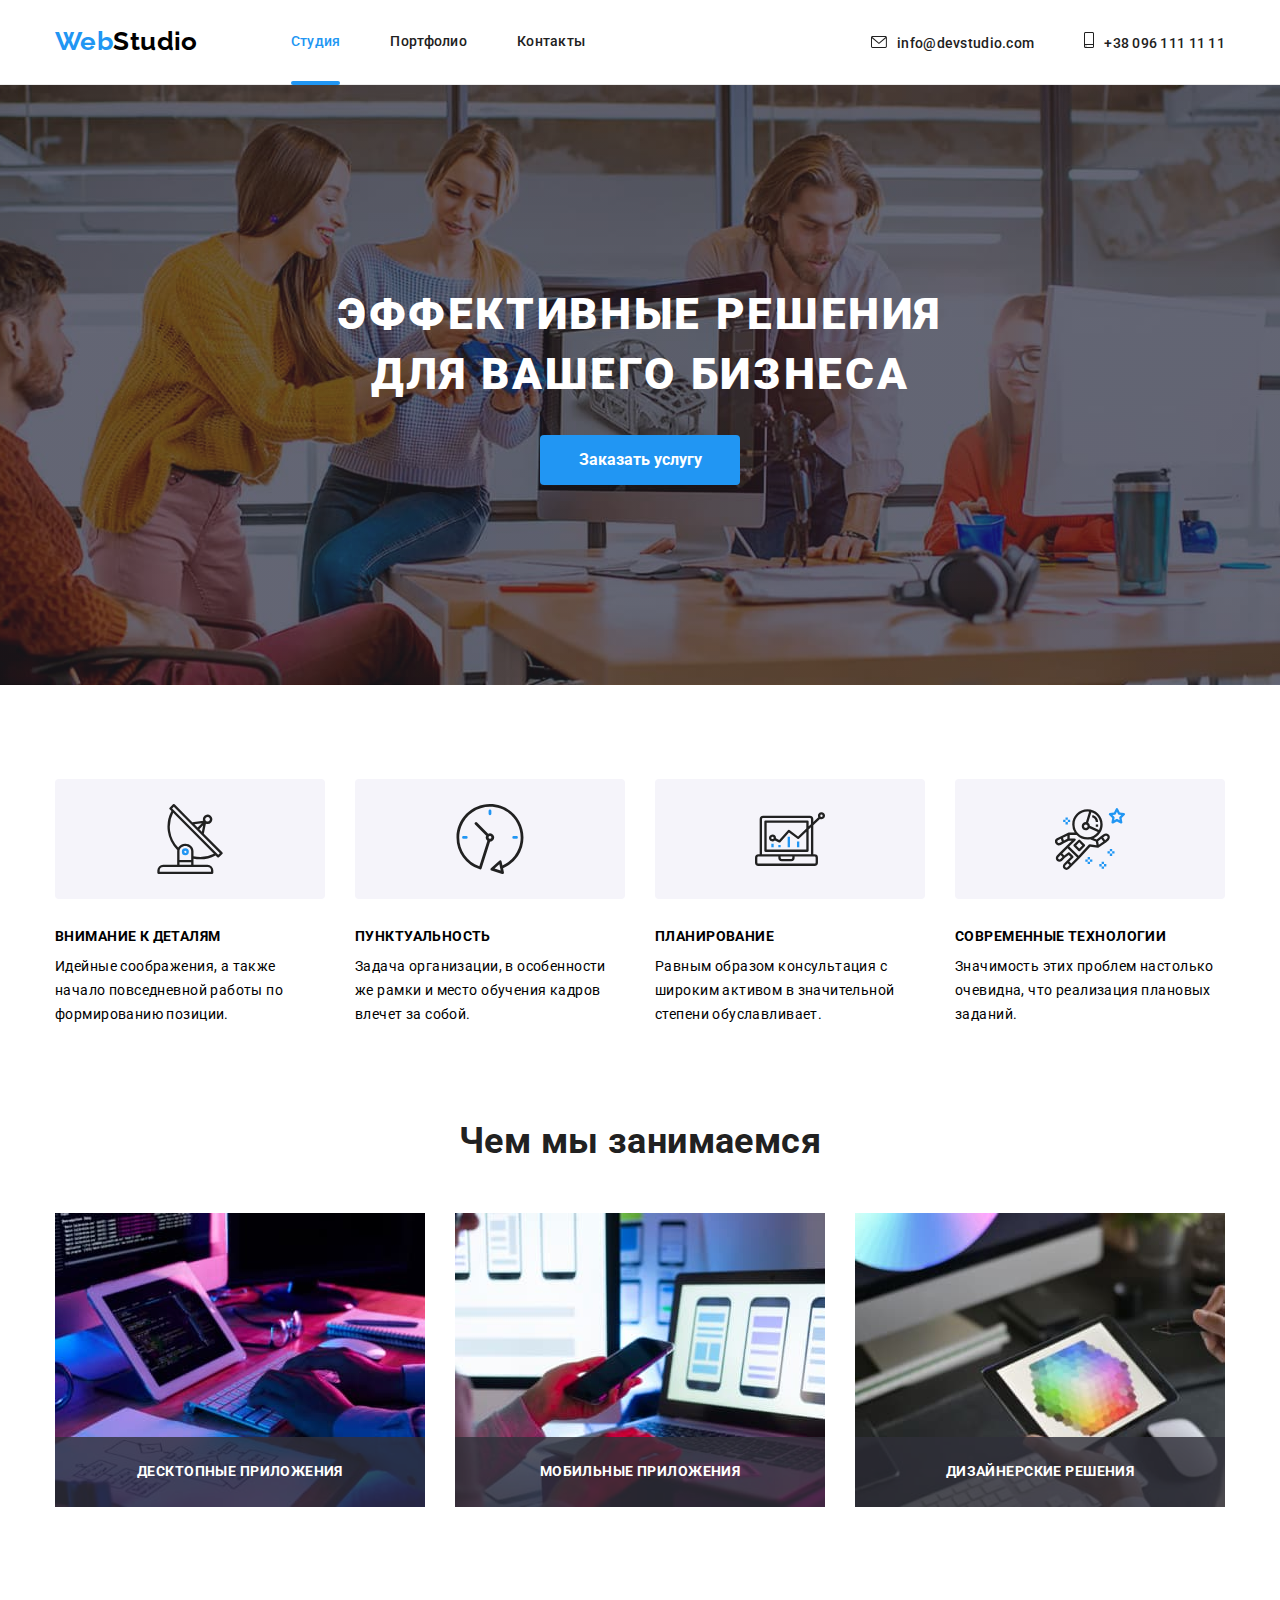
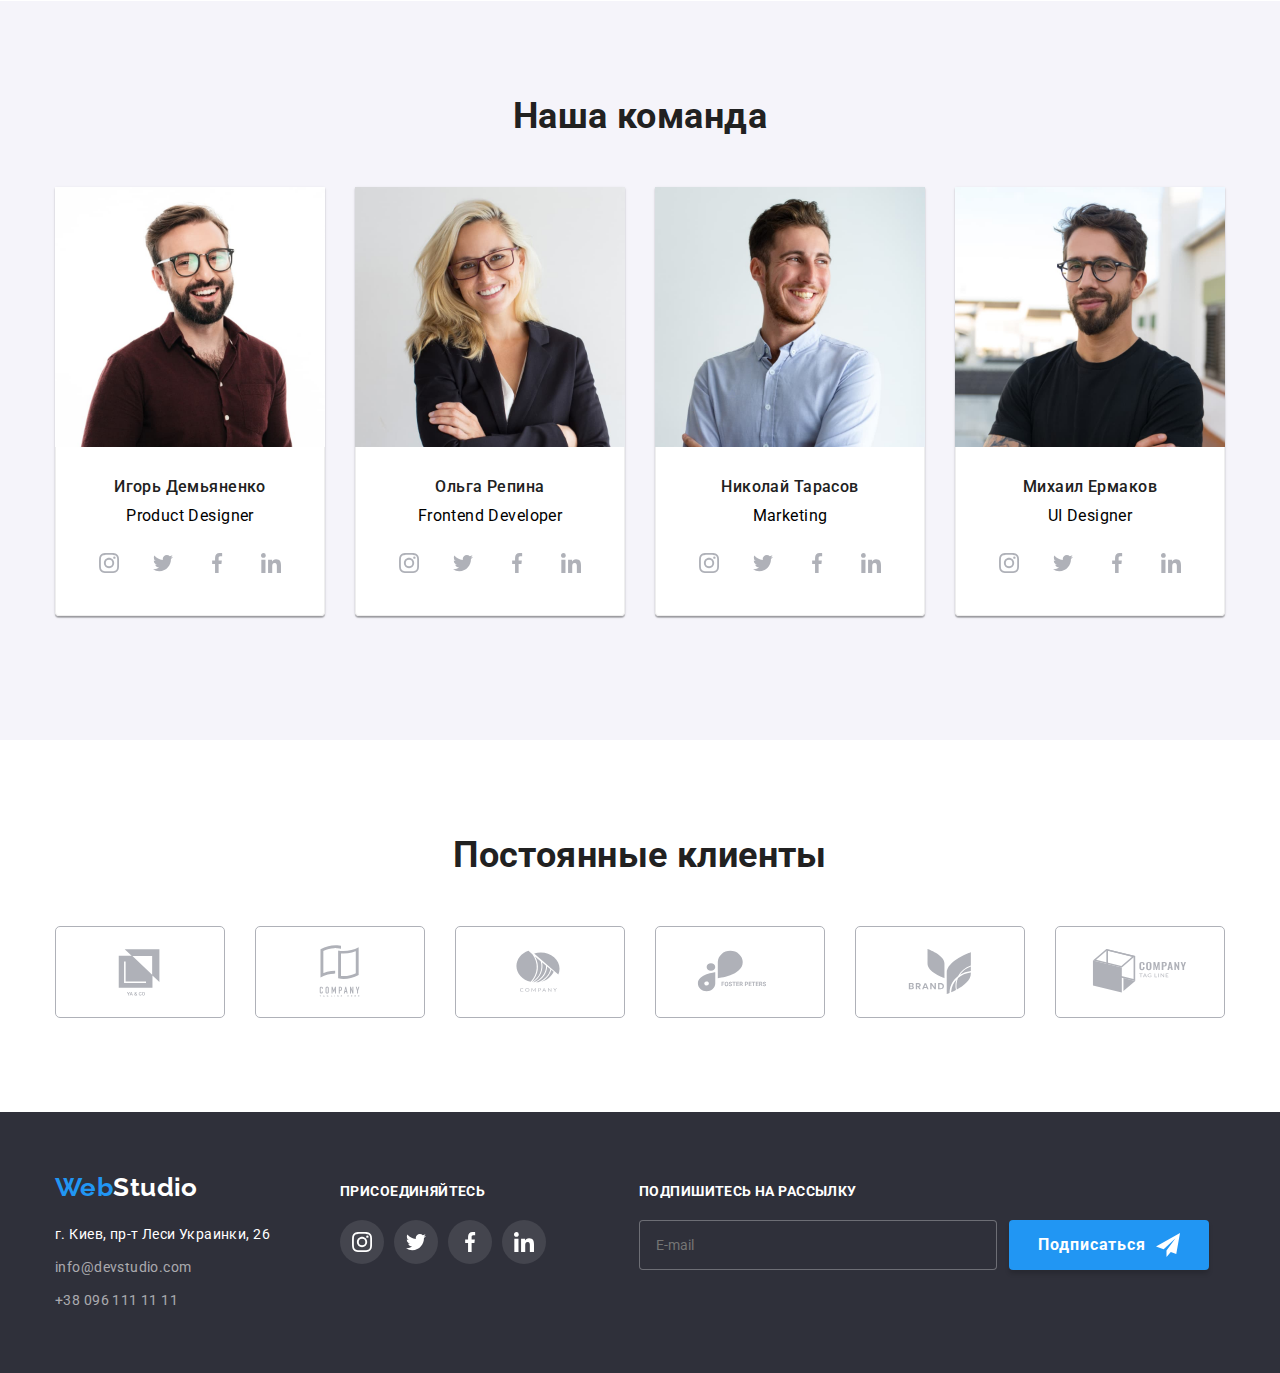
==== commit 81534b89: "sass-first" ====
--- a/index.html
+++ b/index.html
@@ -11,14 +11,7 @@
       href="https://fonts.googleapis.com/css2?family=Raleway:wght@700&family=Roboto:wght@400;500;700;900&display=swap"
       rel="stylesheet"
     />
-    <link
-      rel="stylesheet"
-      href="https://cdnjs.cloudflare.com/ajax/libs/modern-normalize/1.1.0/modern-normalize.min.css"
-      integrity="sha512-wpPYUAdjBVSE4KJnH1VR1HeZfpl1ub8YT/NKx4PuQ5NmX2tKuGu6U/JRp5y+Y8XG2tV+wKQpNHVUX03MfMFn9Q=="
-      crossorigin="anonymous"
-      referrerpolicy="no-referrer"
-    />
-    <link rel="stylesheet" href="./css/styles.css" />
+    <link rel="stylesheet" href="./css/main.min.css" />
   </head>
   <body>
     <header class="header">
@@ -27,20 +20,20 @@
         <nav class="nav-box">
           <a href="./index.html" class="logo"><span class="logo--blue">Web</span>Studio</a>
           <ul class="list header-navigation">
-            <li class="list-item">
+            <li class="header__list-item">
               <a href="./index.html" class="header-navigation__link current">Студия</a>
             </li>
-            <li class="list-item">
+            <li class="header__list-item">
               <a href="./portfolio.html" class="header-navigation__link">Портфолио</a>
             </li>
-            <li class="list-item">
+            <li class="header__list-item">
               <a href="#" class="header-navigation__link">Контакты</a>
             </li>
           </ul>
         </nav>
         <!--Контакти-->
         <ul class="list header-contact">
-          <li class="list-item">
+          <li class="header__list-item">
             <a
               class="header-navigation__link header-contact__link"
               href="mailto:info@devstudio.com"
@@ -51,7 +44,7 @@
               info@devstudio.com</a
             >
           </li>
-          <li class="list-item">
+          <li class="header__list-item">
             <a class="header-navigation__link header-contact__link" href="tel:+380961111111">
               <svg class="header-contact__icon-phone" width="10" height="16">
                 <use href="./images/icons.svg#icon-smartphone"></use>
--- a/css/main.min.css
+++ b/css/main.min.css
@@ -0,0 +1,7 @@
+/*! modern-normalize v1.1.0 | MIT License | https://github.com/sindresorhus/modern-normalize */*,::before,::after{-webkit-box-sizing:border-box;box-sizing:border-box}html{line-height:1.15;-webkit-text-size-adjust:100%;-moz-tab-size:4;-o-tab-size:4;tab-size:4}body{margin:0;font-family:system-ui,-apple-system,"Segoe UI",Roboto,Helvetica,Arial,sans-serif,"Apple Color Emoji","Segoe UI Emoji"}hr{height:0;color:inherit}abbr[title]{-webkit-text-decoration:underline dotted;text-decoration:underline dotted}b,strong{font-weight:bolder}code,kbd,samp,pre{font-family:ui-monospace,+ SFMono-Regular,+ Consolas,+ 'Liberation Mono',+ Menlo,+ monospace;font-size:1em}small{font-size:80%}sub,sup{font-size:75%;line-height:0;position:relative;vertical-align:baseline}sub{bottom:-0.25em}sup{top:-0.5em}table{text-indent:0;border-color:inherit}button,input,optgroup,select,textarea{font-family:inherit;font-size:100%;line-height:1.15;margin:0}button,select{text-transform:none}button,[type='button'],[type='reset'],[type='submit']{-webkit-appearance:button}::-moz-focus-inner{border-style:none;padding:0}:-moz-focusring{outline:1px dotted ButtonText}:-moz-ui-invalid{box-shadow:none}legend{padding:0}progress{vertical-align:baseline}::-webkit-inner-spin-button,::-webkit-outer-spin-button{height:auto}[type='search']{-webkit-appearance:textfield;outline-offset:-2px}::-webkit-search-decoration{-webkit-appearance:none}::-webkit-file-upload-button{-webkit-appearance:button;font:inherit}summary{display:list-item}.visually-hidden{position:absolute;width:1px;height:1px;margin:-1px;border:0;padding:0;white-space:nowrap;-webkit-clip-path:inset(100%);clip-path:inset(100%);clip:rect(0 0 0 0);overflow:hidden}.header{border-bottom:1px solid #ececec}.header-box{display:-webkit-box;display:-ms-flexbox;display:flex;-webkit-box-align:center;-ms-flex-align:center;align-items:center}.header .header-contact{display:-webkit-box;display:-ms-flexbox;display:flex;-webkit-box-align:baseline;-ms-flex-align:baseline;align-items:baseline;margin-left:auto}.header__list-item{display:inline-block}.header__list-item:not(:last-child){margin-right:50px}.header-contact__link:not(:last-child){margin-right:50px;margin-left:330px}.header-contact__icon-envelope{display:inline-block;fill:currentColor;width:16px;height:12px;margin-right:10px;background-size:contain}.header-contact__icon-phone{display:inline-block;fill:currentColor;width:10px;height:16px;margin-right:10px}.header-contact__link{color:#757575;-webkit-transition:color 250ms cubic-bezier(0.4, 0, 0.2, 1);transition:color 250ms cubic-bezier(0.4, 0, 0.2, 1)}.header-contact__link:hover,.header-contact__link:focus{color:#2196f3}.logo{display:block;color:#000;font-family:'Raleway', 'sans-serif';font-weight:700;font-size:26px;line-height:1.19;text-decoration:none;margin-right:93px;padding-top:24px;padding-bottom:25px}.logo--blue,.logo--blue{color:#2196f3}.nav-box{display:-webkit-box;display:-ms-flexbox;display:flex;-webkit-box-align:center;-ms-flex-align:center;align-items:center}.header-navigation{display:-webkit-box;display:-ms-flexbox;display:flex}.header-navigation__link{display:-webkit-box;display:-ms-flexbox;display:flex;-webkit-box-align:baseline;-ms-flex-align:baseline;align-items:baseline;color:#212121;text-decoration:none;font-weight:500;line-height:1.14;letter-spacing:0.02em;padding-top:32px;padding-bottom:32px;-webkit-transition:color 250ms cubic-bezier(0.4, 0, 0.2, 1);transition:color 250ms cubic-bezier(0.4, 0, 0.2, 1)}.header-navigation__link:hover,.header-navigation__link:focus{color:#2196f3}.header-navigation__link.current{color:#2196f3;position:relative}.header-navigation__link.current::after{position:absolute;content:'';display:block;width:100%;height:4px;border-radius:2px;background-color:#2196f3;left:0;bottom:-3px;-webkit-transition:opacity 250ms cubic-bezier(0.4, 0, 0.2, 1);transition:opacity 250ms cubic-bezier(0.4, 0, 0.2, 1)}.section-title{color:#212121;font-size:36px;line-height:1.17;text-align:center;margin-bottom:50px}.container--form{padding-top:94px;padding-bottom:94px;background-color:#fff}.section-box{display:-webkit-box;display:-ms-flexbox;display:flex}.team__item,.portfolio-cards__item--geometry{display:block;margin-right:30px;margin-bottom:30px}.section-box__label{position:absolute;width:100%;padding:27px 0;background-color:rgba(47,48,58,0.8);color:#fff;font-weight:700;line-height:1.14;text-align:center;letter-spacing:0.03em;text-transform:uppercase;bottom:0;left:0}.hero__button{color:#fff;background-color:#2196f3;font-family:inherit;font-weight:700;font-size:16px;line-height:1.88;cursor:pointer;margin:0 485px;min-width:200px;min-height:50px;padding:10px 32px;border-radius:4px;border:transparent;-webkit-transition:color 250ms cubic-bezier(0.4, 0, 0.2, 1);transition:color 250ms cubic-bezier(0.4, 0, 0.2, 1)}.hero__button:hover,.hero__button:focus{background-color:#188ce8}.hero__title{color:#fff;font-weight:900;font-size:44px;line-height:1.36;text-align:center;letter-spacing:0.06em;text-transform:uppercase;margin-left:auto;margin-right:auto;margin-bottom:30px;width:696px}.hero--form{padding-top:200px;padding-bottom:200px}.hero{background-color:#2f303a;background-image:-webkit-gradient(linear, left top, right top, from(rgba(47,48,58,0.4)), to(rgba(47,48,58,0.4))),url(../images/hero-img.jpg);background-image:linear-gradient(to right, rgba(47,48,58,0.4), rgba(47,48,58,0.4)),url(../images/hero-img.jpg);max-width:1600px;background-position:center;background-size:cover;margin-left:auto;margin-right:auto}.works--form{padding-top:0}.section-box__item{position:relative;margin-right:30px}.section-box__item:last-child{margin-right:0px}.benefits__icon{display:-webkit-box;display:-ms-flexbox;display:flex;-webkit-box-align:center;-ms-flex-align:center;align-items:center;-webkit-box-pack:center;-ms-flex-pack:center;justify-content:center;height:120px;margin-bottom:30px;border-radius:4px;background-color:#f5f4fa;-webkit-transition:color 250ms cubic-bezier(0.4, 0, 0.2, 1);transition:color 250ms cubic-bezier(0.4, 0, 0.2, 1)}.benefits__title{font-size:14px;line-height:1.14;text-transform:uppercase;color:var(--title-text-color)}.benefits__label{line-height:1.71;margin-top:10px;width:270px}.portfolio-cards__item--geometry:nth-child(3n+3){margin-right:0px}.portfolio-cards__item--border{padding:20px 24px;border-right:1px solid #eee;border-bottom:1px solid #eee;border-left:1px solid #eee}.portfolio__item--border{background-color:#fff;padding-top:30px;padding-bottom:30px;border-radius:0px 0px 4px 4px;border-right:1px solid #eee;border-bottom:1px solid #eee;border-left:1px solid #eee}.portfolio-box{padding-bottom:94px;padding-top:94px}.filter-buttons{display:-webkit-box;display:-ms-flexbox;display:flex;-webkit-box-pack:center;-ms-flex-pack:center;justify-content:center;margin-bottom:50px}.filter-buttons__list{margin-left:8px}.filter-buttons .filter-buttons__list:first-child{margin-left:0}.filter-buttons__btn{font-family:inherit;color:var(--title-text-color);background-color:#f5f4fa;font-weight:500;font-size:16px;line-height:1.62;text-align:center;padding:6px 22px;border:1px solid transparent;border-radius:4px;-webkit-transition:color 250ms cubic-bezier(0.4, 0, 0.2, 1),background-color 250ms cubic-bezier(0.4, 0, 0.2, 1),-webkit-box-shadow 250ms cubic-bezier(0.4, 0, 0.2, 1);transition:color 250ms cubic-bezier(0.4, 0, 0.2, 1),background-color 250ms cubic-bezier(0.4, 0, 0.2, 1),-webkit-box-shadow 250ms cubic-bezier(0.4, 0, 0.2, 1);transition:color 250ms cubic-bezier(0.4, 0, 0.2, 1),background-color 250ms cubic-bezier(0.4, 0, 0.2, 1),box-shadow 250ms cubic-bezier(0.4, 0, 0.2, 1);transition:color 250ms cubic-bezier(0.4, 0, 0.2, 1),background-color 250ms cubic-bezier(0.4, 0, 0.2, 1),box-shadow 250ms cubic-bezier(0.4, 0, 0.2, 1),-webkit-box-shadow 250ms cubic-bezier(0.4, 0, 0.2, 1)}.filter-buttons__btn.active{background-color:#2196f3;color:#fff}.filter-buttons__btn:hover,.filter-buttons__btn:focus{color:#fff;background-color:#2196f3;-webkit-box-shadow:0px 3px 1px rgba(0,0,0,0.1),0px 1px 2px rgba(0,0,0,0.08),0px 2px 2px rgba(0,0,0,0.12);box-shadow:0px 3px 1px rgba(0,0,0,0.1),0px 1px 2px rgba(0,0,0,0.08),0px 2px 2px rgba(0,0,0,0.12)}.portfolio-cards__item:hover,.portfolio-cards__item:focus{-webkit-box-shadow:0px 4px 4px rgba(0,0,0,0.25);box-shadow:0px 4px 4px rgba(0,0,0,0.25)}.portfolio-cards__overlay--position{position:relative;overflow:hidden}.portfolio-cards__overlay{position:absolute;top:0;left:0;width:370px;padding:63px 24px;background-color:rgba(33,150,243,0.9);overflow:hidden;-webkit-transition:-webkit-transform 250ms cubic-bezier(0.4, 0, 0.2, 1);transition:-webkit-transform 250ms cubic-bezier(0.4, 0, 0.2, 1);transition:transform 250ms cubic-bezier(0.4, 0, 0.2, 1);transition:transform 250ms cubic-bezier(0.4, 0, 0.2, 1), -webkit-transform 250ms cubic-bezier(0.4, 0, 0.2, 1);-webkit-transform:translateY(160%);transform:translateY(160%)}.portfolio-cards__item:hover .portfolio-cards__overlay{position:absolute;top:0;left:0;width:370px;padding:63px 24px;background-color:rgba(33,150,243,0.9);-webkit-transform:translateY(0);transform:translateY(0)}.portfolio-cards__overlay-label{font-size:18px;line-height:1.56;letter-spacing:0.03em;color:#fff}.portfolio-cards{display:-webkit-box;display:-ms-flexbox;display:flex;-ms-flex-wrap:wrap;flex-wrap:wrap;margin-bottom:-30px}.portfolio-cards__item{text-decoration:none;display:block;-webkit-transition:-webkit-box-shadow 250ms cubic-bezier(0.4, 0, 0.2, 1);transition:-webkit-box-shadow 250ms cubic-bezier(0.4, 0, 0.2, 1);transition:box-shadow 250ms cubic-bezier(0.4, 0, 0.2, 1);transition:box-shadow 250ms cubic-bezier(0.4, 0, 0.2, 1), -webkit-box-shadow 250ms cubic-bezier(0.4, 0, 0.2, 1)}.portfolio-cards__title{font-size:18px;line-height:2;letter-spacing:0.06em;color:#212121;margin-bottom:4px}.portfolio-cards__description{font-size:16px;line-height:1.88;color:#757575}.team--bgc{background-color:#f5f4fa}.team__item{-webkit-box-shadow:0px 1px 3px rgba(0,0,0,0.12),0px 1px 1px rgba(0,0,0,0.14),0px 2px 1px rgba(0,0,0,0.2);box-shadow:0px 1px 3px rgba(0,0,0,0.12),0px 1px 1px rgba(0,0,0,0.14),0px 2px 1px rgba(0,0,0,0.2);border-radius:0px 0px 4px 4px}.team__member{font-weight:500;font-size:16px;line-height:1.19;text-align:center;color:#212121}.team__position{font-size:16px;line-height:1.19;text-align:center;margin-top:10px;margin-bottom:16px}.socials{display:-webkit-box;display:-ms-flexbox;display:flex;-webkit-box-pack:center;-ms-flex-pack:center;justify-content:center}.socials__item:not(:last-child){margin-right:10px}.socials__link{display:-webkit-box;display:-ms-flexbox;display:flex;-webkit-box-pack:center;-ms-flex-pack:center;justify-content:center;-webkit-box-align:center;-ms-flex-align:center;align-items:center;width:44px;height:44px;border-radius:50%;color:#afb1b8;-webkit-transition:background-color 250ms cubic-bezier(0.4, 0, 0.2, 1),color 250ms cubic-bezier(0.4, 0, 0.2, 1);transition:background-color 250ms cubic-bezier(0.4, 0, 0.2, 1),color 250ms cubic-bezier(0.4, 0, 0.2, 1)}.socials__link:hover,.socials__link:focus{background-color:#2196f3;color:#fff}.socials__icon{fill:currentColor}.clients{display:-webkit-box;display:-ms-flexbox;display:flex;-webkit-box-pack:center;-ms-flex-pack:center;justify-content:center;margin-top:50px}.clients__item:not(:last-child){margin-right:30px}.clients__link{display:-webkit-box;display:-ms-flexbox;display:flex;-webkit-box-pack:center;-ms-flex-pack:center;justify-content:center;-webkit-box-align:center;-ms-flex-align:center;align-items:center;width:170px;height:92px;color:#afb1b8;border:1px solid #afb1b8;border-radius:5px;-webkit-transition:color 250ms cubic-bezier(0.4, 0, 0.2, 1),border 250ms cubic-bezier(0.4, 0, 0.2, 1);transition:color 250ms cubic-bezier(0.4, 0, 0.2, 1),border 250ms cubic-bezier(0.4, 0, 0.2, 1)}.clients__link:hover,.clients__link:focus{color:#2196f3;border:1px solid #2196f3}.clients__icon{fill:currentColor;background-size:contain}.footer{background-color:#2f303a;padding-top:60px;padding-bottom:60px}.footer--centered{display:-webkit-box;display:-ms-flexbox;display:flex;-webkit-box-align:baseline;-ms-flex-align:baseline;align-items:baseline}.footer__logo{color:#fff;padding:0;margin:0}.address{margin-top:20px}.address__link{color:#fff;font-style:normal;line-height:1.71;text-decoration:none;font-style:normal}.address__item{margin-top:9px}.footer__contact-link{text-decoration:none;color:rgba(255,255,255,0.6);font-style:normal;line-height:1.71;-webkit-transition:color 250ms cubic-bezier(0.4, 0, 0.2, 1);transition:color 250ms cubic-bezier(0.4, 0, 0.2, 1)}.footer__contact-link:hover,.footer__contact-link:focus{color:#2196f3}.footer-socials{margin-left:70px}.footer-socials__title,.subscribe-label{color:#fff;font-weight:700;font-size:14px;line-height:1.14;letter-spacing:0.03em;text-transform:uppercase}.footer-socials__title{margin-bottom:20px}.footer-socials__list--position{display:-webkit-box;display:-ms-flexbox;display:flex;-webkit-box-pack:center;-ms-flex-pack:center;justify-content:center}.footer-socials__link{color:#fff;background-color:rgba(255,255,255,0.1);-webkit-transition:background-color 250ms cubic-bezier(0.4, 0, 0.2, 1);transition:background-color 250ms cubic-bezier(0.4, 0, 0.2, 1)}.footer-socials__link:hover,.footer-socials__link:focus{background-color:#2196f3}.subscribe-form{display:-webkit-box;display:-ms-flexbox;display:flex;-webkit-box-align:end;-ms-flex-align:end;align-items:flex-end;margin-left:93px;margin-right:auto}.subscribe-form__title{display:block;margin-bottom:20px}.subscribe-form__input{width:358px;height:50px;margin-right:12px;padding:15px 16px;background-color:#2f303a;color:rgba(255,255,255,0.6);outline:transparent;border:1px solid rgba(255,255,255,0.3);border-radius:4px}.subscribe-form__icon{margin-left:10px}.subscribe-form__btn{display:-webkit-box;display:-ms-flexbox;display:flex;-webkit-box-pack:center;-ms-flex-pack:center;justify-content:center;-webkit-box-align:center;-ms-flex-align:center;align-items:center;width:200px;height:50px;background-color:#2196f3;color:#fff;font-weight:700;font-size:16px;line-height:1.88;letter-spacing:0.06em;cursor:pointer;border-radius:4px;-webkit-box-shadow:0px 4px 4px rgba(0,0,0,0.15);box-shadow:0px 4px 4px rgba(0,0,0,0.15);border-color:transparent}.backdrop{position:fixed;top:0;left:0;width:100vw;height:100vh;background-color:rgba(0,0,0,0.2);opacity:1;visibility:visible;pointer-events:initial;-webkit-transition:opacity 250ms cubic-bezier(0.4, 0, 0.2, 1),visibility 250ms cubic-bezier(0.4, 0, 0.2, 1);transition:opacity 250ms cubic-bezier(0.4, 0, 0.2, 1),visibility 250ms cubic-bezier(0.4, 0, 0.2, 1)}.backdrop.is-hidden{opacity:0;visibility:hidden;pointer-events:none}.modal{position:absolute;top:50%;left:50%;-webkit-transform:translate(-50%, -50%);transform:translate(-50%, -50%);width:528px;height:581px;padding:40px 40px;background-color:#fff;-webkit-box-shadow:0px 1px 3px rgba(0,0,0,0.12),0px 1px 1px rgba(0,0,0,0.14),0px 2px 1px rgba(0,0,0,0.2);box-shadow:0px 1px 3px rgba(0,0,0,0.12),0px 1px 1px rgba(0,0,0,0.14),0px 2px 1px rgba(0,0,0,0.2);border-radius:4px}.modal__close-btn{position:absolute;top:8px;right:8px;display:-webkit-box;display:-ms-flexbox;display:flex;-webkit-box-pack:center;-ms-flex-pack:center;justify-content:center;-webkit-box-align:center;-ms-flex-align:center;align-items:center;width:30px;height:30px;border:1px solid rgba(0,0,0,0.1);border-radius:50%;padding:0;background-color:#fff;cursor:pointer}.modal__close-icon{-webkit-transition:fill 250ms cubic-bezier(0.4, 0, 0.2, 1);transition:fill 250ms cubic-bezier(0.4, 0, 0.2, 1)}.modal__close-btn:hover .modal__close-icon,.modal__close-btn:focus .modal__close-icon{fill:var(--accent-color)}.modal-form{display:-webkit-box;display:-ms-flexbox;display:flex;-webkit-box-orient:vertical;-webkit-box-direction:normal;-ms-flex-direction:column;flex-direction:column;-webkit-box-align:center;-ms-flex-align:center;align-items:center}.modal-form__title{font-weight:700;font-size:20px;line-height:1.15;text-align:center;letter-spacing:0.03em;margin-bottom:12px;color:var(--title-text-color)}.modal-form__group{display:-webkit-box;display:-ms-flexbox;display:flex;-webkit-box-orient:vertical;-webkit-box-direction:normal;-ms-flex-direction:column;flex-direction:column;width:448px}.modal-form__label{position:relative;display:-webkit-box;display:-ms-flexbox;display:flex;-webkit-box-orient:vertical;-webkit-box-direction:normal;-ms-flex-direction:column;flex-direction:column;margin-bottom:10px;font-size:12px;line-height:1.16;letter-spacing:0.01em}.modal-form__label:last-of-type{margin-bottom:20px}.modal-form__input{height:40px;margin-top:4px;padding-left:41px;outline:transparent;border:1px solid rgba(33,33,33,0.2);border-radius:4px;-webkit-transition:border 250ms cubic-bezier(0.4, 0, 0.2, 1);transition:border 250ms cubic-bezier(0.4, 0, 0.2, 1)}.modal-form__input:hover,.modal-form__input:focus-within{border:1px solid var(--accent-color)}.modal-form__textarea-input{height:120px;padding:12px 16px;resize:none}.modal-form__textarea-input::-webkit-input-placeholder{line-height:1.17;letter-spacing:0.01em;color:rgba(117,117,117,0.5)}.modal-form__textarea-input:-ms-input-placeholder{line-height:1.17;letter-spacing:0.01em;color:rgba(117,117,117,0.5)}.modal-form__textarea-input::-ms-input-placeholder{line-height:1.17;letter-spacing:0.01em;color:rgba(117,117,117,0.5)}.modal-form__textarea-input::placeholder{line-height:1.17;letter-spacing:0.01em;color:rgba(117,117,117,0.5)}.modal-form__icon{position:absolute;top:0;left:0;-webkit-transform:translate(12px, 29px);transform:translate(12px, 29px);fill:var(--title-text-color);-webkit-transition:fill 250ms cubic-bezier(0.4, 0, 0.2, 1);transition:fill 250ms cubic-bezier(0.4, 0, 0.2, 1)}.modal-form__input:hover+.modal-form__icon,.modal-form__input:focus+.modal-form__icon{fill:var(--accent-color)}.modal-form__agreement-form{display:-webkit-box;display:-ms-flexbox;display:flex;-webkit-box-align:center;-ms-flex-align:center;align-items:center;-webkit-box-pack:center;-ms-flex-pack:center;justify-content:center}.modal-form__agreement-label{display:-webkit-box;display:-ms-flexbox;display:flex;-webkit-box-align:center;-ms-flex-align:center;align-items:center}.checkbox-txt{line-height:1.71}.checkbox-link{line-height:1.71;color:var(--accent-color)}.modal-form__checkbox{display:-webkit-box;display:-ms-flexbox;display:flex;-webkit-box-align:center;-ms-flex-align:center;align-items:center;-webkit-box-pack:center;-ms-flex-pack:center;justify-content:center;width:16px;height:15px;margin-right:7px;border-radius:2px;outline:2px solid var(--accent-color);outline-offset:-2px;background-color:var(--primary-white-color);-webkit-transition:background-color 250ms cubic-bezier(0.4, 0, 0.2, 1);transition:background-color 250ms cubic-bezier(0.4, 0, 0.2, 1)}.modal-form__checkbox:focus{outline:2px solid var(--title-text-color);outline-offset:-2px}.modal-form__checkbox-icon{fill:var(--primary-white-color)}.checkbox:checked+.modal-form__checkbox{background-color:var(--accent-color)}.modal-form__send-btn{margin-top:30px;-webkit-transition:background-color 250ms cubic-bezier(0.4, 0, 0.2, 1),-webkit-box-shadow 250ms cubic-bezier(0.4, 0, 0.2, 1);transition:background-color 250ms cubic-bezier(0.4, 0, 0.2, 1),-webkit-box-shadow 250ms cubic-bezier(0.4, 0, 0.2, 1);transition:background-color 250ms cubic-bezier(0.4, 0, 0.2, 1),box-shadow 250ms cubic-bezier(0.4, 0, 0.2, 1);transition:background-color 250ms cubic-bezier(0.4, 0, 0.2, 1),box-shadow 250ms cubic-bezier(0.4, 0, 0.2, 1),-webkit-box-shadow 250ms cubic-bezier(0.4, 0, 0.2, 1)}.modal-form__send-btn:hover,.modal-form__send-btn:focus{-webkit-box-shadow:0px 4px 4px rgba(0,0,0,0.15);box-shadow:0px 4px 4px rgba(0,0,0,0.15);background-color:var(--accent-hover-color)}body{font-family:'Roboto', 'sans-serif';color:var(--primary-text-color);background-color:var(--primary-white-color);font-size:14px;letter-spacing:0.03em}h1,h2,h3,h4,h5,h6,p{margin:0}img{display:block}.container{width:1200px;padding-left:15px;padding-right:15px;margin-left:auto;margin-right:auto}.list{list-style-type:none;margin:0;padding:0}
+/*# sourceMappingURL=main.min.css.map */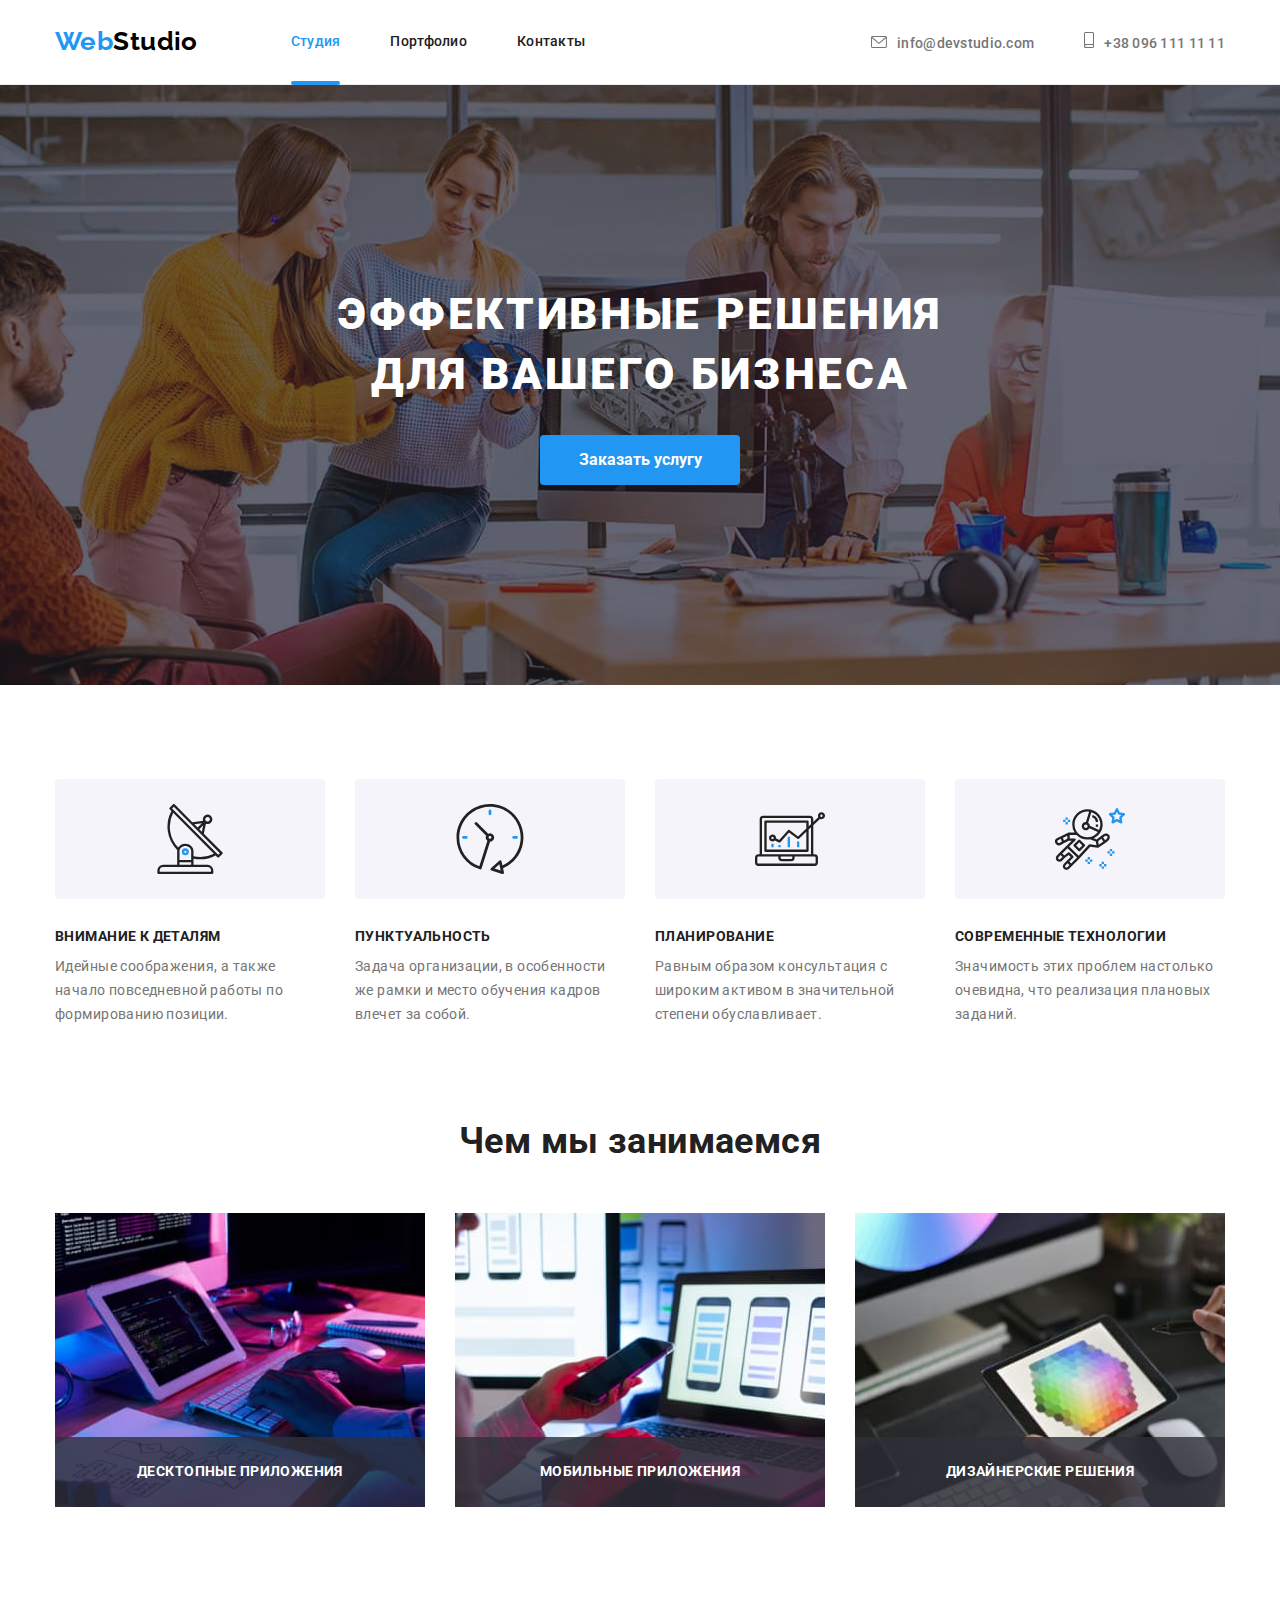
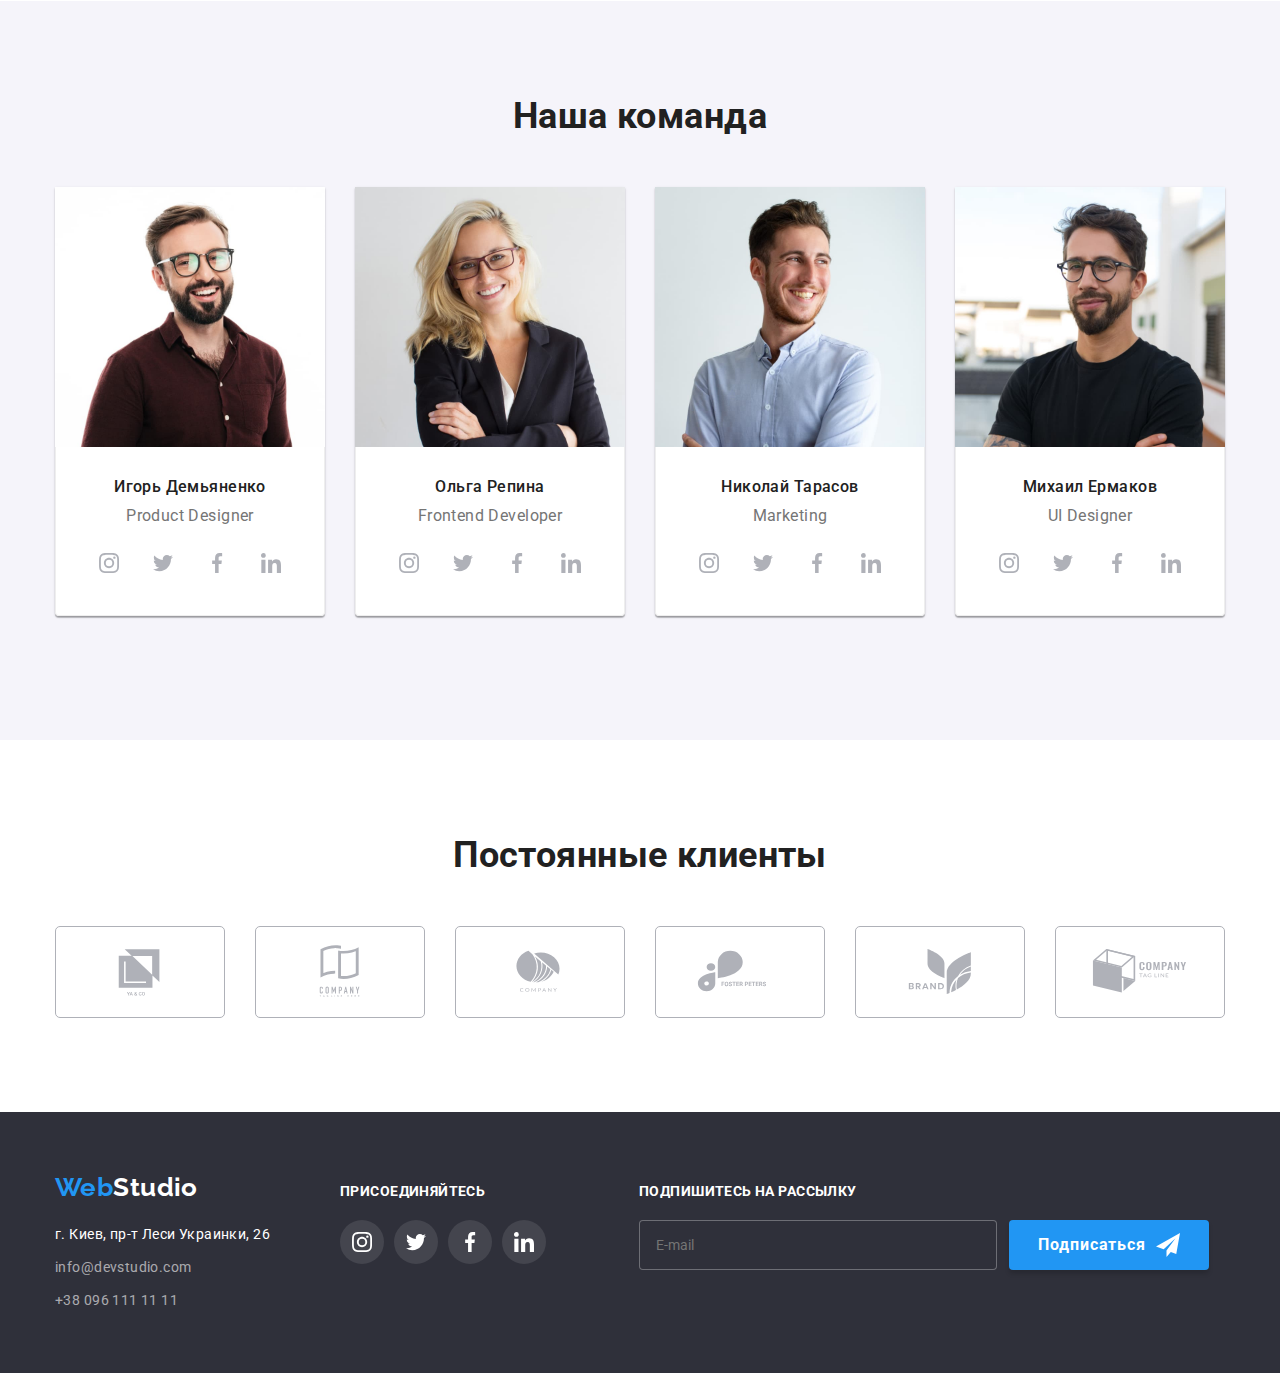
==== commit 91586bf7: "styles-ok" ====
--- a/index.html
+++ b/index.html
@@ -34,10 +34,7 @@
         <!--Контакти-->
         <ul class="list header-contact">
           <li class="header__list-item">
-            <a
-              class="header-navigation__link header-contact__link"
-              href="mailto:info@devstudio.com"
-            >
+            <a class="header-contact__link" href="mailto:info@devstudio.com">
               <svg class="header-contact__icon-envelope" width="16" height="12">
                 <use href="./images/icons.svg#icon-envelope"></use>
               </svg>
@@ -45,7 +42,7 @@
             >
           </li>
           <li class="header__list-item">
-            <a class="header-navigation__link header-contact__link" href="tel:+380961111111">
+            <a class="header-contact__link" href="tel:+380961111111">
               <svg class="header-contact__icon-phone" width="10" height="16">
                 <use href="./images/icons.svg#icon-smartphone"></use>
               </svg>
--- a/css/main.min.css
+++ b/css/main.min.css
@@ -3,5 +3,5 @@
  Consolas,  'Liberation Mono',  Menlo,- monospace;font-size:1em}small{font-size:80%}sub,sup{font-size:75%;line-height:0;position:relative;vertical-align:baseline}sub{bottom:-0.25em}sup{top:-0.5em}table{text-indent:0;border-color:inherit}button,input,optgroup,select,textarea{font-family:inherit;font-size:100%;line-height:1.15;margin:0}button,select{text-transform:none}button,[type='button'],[type='reset'],[type='submit']{-webkit-appearance:button}::-moz-focus-inner{border-style:none;padding:0}:-moz-focusring{outline:1px dotted ButtonText}:-moz-ui-invalid{box-shadow:none}legend{padding:0}progress{vertical-align:baseline}::-webkit-inner-spin-button,::-webkit-outer-spin-button{height:auto}[type='search']{-webkit-appearance:textfield;outline-offset:-2px}::-webkit-search-decoration{-webkit-appearance:none}::-webkit-file-upload-button{-webkit-appearance:button;font:inherit}summary{display:list-item}.visually-hidden{position:absolute;width:1px;height:1px;margin:-1px;border:0;padding:0;white-space:nowrap;-webkit-clip-path:inset(100%);clip-path:inset(100%);clip:rect(0 0 0 0);overflow:hidden}.header{border-bottom:1px solid #ececec}.header-box{display:-webkit-box;display:-ms-flexbox;display:flex;-webkit-box-align:center;-ms-flex-align:center;align-items:center}.header .header-contact{display:-webkit-box;display:-ms-flexbox;display:flex;-webkit-box-align:baseline;-ms-flex-align:baseline;align-items:baseline;margin-left:auto}.header__list-item{display:inline-block}.header__list-item:not(:last-child){margin-right:50px}.header-contact__link:not(:last-child){margin-right:50px;margin-left:330px}.header-contact__icon-envelope{display:inline-block;fill:currentColor;width:16px;height:12px;margin-right:10px;background-size:contain}.header-contact__icon-phone{display:inline-block;fill:currentColor;width:10px;height:16px;margin-right:10px}.header-contact__link{color:#757575;-webkit-transition:color 250ms cubic-bezier(0.4, 0, 0.2, 1);transition:color 250ms cubic-bezier(0.4, 0, 0.2, 1)}.header-contact__link:hover,.header-contact__link:focus{color:#2196f3}.logo{display:block;color:#000;font-family:'Raleway', 'sans-serif';font-weight:700;font-size:26px;line-height:1.19;text-decoration:none;margin-right:93px;padding-top:24px;padding-bottom:25px}.logo--blue,.logo--blue{color:#2196f3}.nav-box{display:-webkit-box;display:-ms-flexbox;display:flex;-webkit-box-align:center;-ms-flex-align:center;align-items:center}.header-navigation{display:-webkit-box;display:-ms-flexbox;display:flex}.header-navigation__link{display:-webkit-box;display:-ms-flexbox;display:flex;-webkit-box-align:baseline;-ms-flex-align:baseline;align-items:baseline;color:#212121;text-decoration:none;font-weight:500;line-height:1.14;letter-spacing:0.02em;padding-top:32px;padding-bottom:32px;-webkit-transition:color 250ms cubic-bezier(0.4, 0, 0.2, 1);transition:color 250ms cubic-bezier(0.4, 0, 0.2, 1)}.header-navigation__link:hover,.header-navigation__link:focus{color:#2196f3}.header-navigation__link.current{color:#2196f3;position:relative}.header-navigation__link.current::after{position:absolute;content:'';display:block;width:100%;height:4px;border-radius:2px;background-color:#2196f3;left:0;bottom:-3px;-webkit-transition:opacity 250ms cubic-bezier(0.4, 0, 0.2, 1);transition:opacity 250ms cubic-bezier(0.4, 0, 0.2, 1)}.section-title{color:#212121;font-size:36px;line-height:1.17;text-align:center;margin-bottom:50px}.container--form{padding-top:94px;padding-bottom:94px;background-color:#fff}.section-box{display:-webkit-box;display:-ms-flexbox;display:flex}.team__item,.portfolio-cards__item--geometry{display:block;margin-right:30px;margin-bottom:30px}.section-box__label{position:absolute;width:100%;padding:27px 0;background-color:rgba(47,48,58,0.8);color:#fff;font-weight:700;line-height:1.14;text-align:center;letter-spacing:0.03em;text-transform:uppercase;bottom:0;left:0}.hero__button{color:#fff;background-color:#2196f3;font-family:inherit;font-weight:700;font-size:16px;line-height:1.88;cursor:pointer;margin:0 485px;min-width:200px;min-height:50px;padding:10px 32px;border-radius:4px;border:transparent;-webkit-transition:color 250ms cubic-bezier(0.4, 0, 0.2, 1);transition:color 250ms cubic-bezier(0.4, 0, 0.2, 1)}.hero__button:hover,.hero__button:focus{background-color:#188ce8}.hero__title{color:#fff;font-weight:900;font-size:44px;line-height:1.36;text-align:center;letter-spacing:0.06em;text-transform:uppercase;margin-left:auto;margin-right:auto;margin-bottom:30px;width:696px}.hero--form{padding-top:200px;padding-bottom:200px}.hero{background-color:#2f303a;background-image:-webkit-gradient(linear, left top, right top, from(rgba(47,48,58,0.4)), to(rgba(47,48,58,0.4))),url(../images/hero-img.jpg);background-image:linear-gradient(to right, rgba(47,48,58,0.4), rgba(47,48,58,0.4)),url(../images/hero-img.jpg);max-width:1600px;background-position:center;background-size:cover;margin-left:auto;margin-right:auto}.works--form{padding-top:0}.section-box__item{position:relative;margin-right:30px}.section-box__item:last-child{margin-right:0px}.benefits__icon{display:-webkit-box;display:-ms-flexbox;display:flex;-webkit-box-align:center;-ms-flex-align:center;align-items:center;-webkit-box-pack:center;-ms-flex-pack:center;justify-content:center;height:120px;margin-bottom:30px;border-radius:4px;background-color:#f5f4fa;-webkit-transition:color 250ms cubic-bezier(0.4, 0, 0.2, 1);transition:color 250ms cubic-bezier(0.4, 0, 0.2, 1)}.benefits__title{font-size:14px;line-height:1.14;text-transform:uppercase;color:var(--title-text-color)}.benefits__label{line-height:1.71;margin-top:10px;width:270px}.portfolio-cards__item--geometry:nth-child(3n+3){margin-right:0px}.portfolio-cards__item--border{padding:20px 24px;border-right:1px solid #eee;border-bottom:1px solid #eee;border-left:1px solid #eee}.portfolio__item--border{background-color:#fff;padding-top:30px;padding-bottom:30px;border-radius:0px 0px 4px 4px;border-right:1px solid #eee;border-bottom:1px solid #eee;border-left:1px solid #eee}.portfolio-box{padding-bottom:94px;padding-top:94px}.filter-buttons{display:-webkit-box;display:-ms-flexbox;display:flex;-webkit-box-pack:center;-ms-flex-pack:center;justify-content:center;margin-bottom:50px}.filter-buttons__list{margin-left:8px}.filter-buttons .filter-buttons__list:first-child{margin-left:0}.filter-buttons__btn{font-family:inherit;color:var(--title-text-color);background-color:#f5f4fa;font-weight:500;font-size:16px;line-height:1.62;text-align:center;padding:6px 22px;border:1px solid transparent;border-radius:4px;-webkit-transition:color 250ms cubic-bezier(0.4, 0, 0.2, 1),background-color 250ms cubic-bezier(0.4, 0, 0.2, 1),-webkit-box-shadow 250ms cubic-bezier(0.4, 0, 0.2, 1);transition:color 250ms cubic-bezier(0.4, 0, 0.2, 1),background-color 250ms cubic-bezier(0.4, 0, 0.2, 1),-webkit-box-shadow 250ms cubic-bezier(0.4, 0, 0.2, 1);transition:color 250ms cubic-bezier(0.4, 0, 0.2, 1),background-color 250ms cubic-bezier(0.4, 0, 0.2, 1),box-shadow 250ms cubic-bezier(0.4, 0, 0.2, 1);transition:color 250ms cubic-bezier(0.4, 0, 0.2, 1),background-color 250ms cubic-bezier(0.4, 0, 0.2, 1),box-shadow 250ms cubic-bezier(0.4, 0, 0.2, 1),-webkit-box-shadow 250ms cubic-bezier(0.4, 0, 0.2, 1)}.filter-buttons__btn.active{background-color:#2196f3;color:#fff}.filter-buttons__btn:hover,.filter-buttons__btn:focus{color:#fff;background-color:#2196f3;-webkit-box-shadow:0px 3px 1px rgba(0,0,0,0.1),0px 1px 2px rgba(0,0,0,0.08),0px 2px 2px rgba(0,0,0,0.12);box-shadow:0px 3px 1px rgba(0,0,0,0.1),0px 1px 2px rgba(0,0,0,0.08),0px 2px 2px rgba(0,0,0,0.12)}.portfolio-cards__item:hover,.portfolio-cards__item:focus{-webkit-box-shadow:0px 4px 4px rgba(0,0,0,0.25);box-shadow:0px 4px 4px rgba(0,0,0,0.25)}.portfolio-cards__overlay--position{position:relative;overflow:hidden}.portfolio-cards__overlay{position:absolute;top:0;left:0;width:370px;padding:63px 24px;background-color:rgba(33,150,243,0.9);overflow:hidden;-webkit-transition:-webkit-transform 250ms cubic-bezier(0.4, 0, 0.2, 1);transition:-webkit-transform 250ms cubic-bezier(0.4, 0, 0.2, 1);transition:transform 250ms cubic-bezier(0.4, 0, 0.2, 1);transition:transform 250ms cubic-bezier(0.4, 0, 0.2, 1), -webkit-transform 250ms cubic-bezier(0.4, 0, 0.2, 1);-webkit-transform:translateY(160%);transform:translateY(160%)}.portfolio-cards__item:hover .portfolio-cards__overlay{position:absolute;top:0;left:0;width:370px;padding:63px 24px;background-color:rgba(33,150,243,0.9);-webkit-transform:translateY(0);transform:translateY(0)}.portfolio-cards__overlay-label{font-size:18px;line-height:1.56;letter-spacing:0.03em;color:#fff}.portfolio-cards{display:-webkit-box;display:-ms-flexbox;display:flex;-ms-flex-wrap:wrap;flex-wrap:wrap;margin-bottom:-30px}.portfolio-cards__item{text-decoration:none;display:block;-webkit-transition:-webkit-box-shadow 250ms cubic-bezier(0.4, 0, 0.2, 1);transition:-webkit-box-shadow 250ms cubic-bezier(0.4, 0, 0.2, 1);transition:box-shadow 250ms cubic-bezier(0.4, 0, 0.2, 1);transition:box-shadow 250ms cubic-bezier(0.4, 0, 0.2, 1), -webkit-box-shadow 250ms cubic-bezier(0.4, 0, 0.2, 1)}.portfolio-cards__title{font-size:18px;line-height:2;letter-spacing:0.06em;color:#212121;margin-bottom:4px}.portfolio-cards__description{font-size:16px;line-height:1.88;color:#757575}.team--bgc{background-color:#f5f4fa}.team__item{-webkit-box-shadow:0px 1px 3px rgba(0,0,0,0.12),0px 1px 1px rgba(0,0,0,0.14),0px 2px 1px rgba(0,0,0,0.2);box-shadow:0px 1px 3px rgba(0,0,0,0.12),0px 1px 1px rgba(0,0,0,0.14),0px 2px 1px rgba(0,0,0,0.2);border-radius:0px 0px 4px 4px}.team__member{font-weight:500;font-size:16px;line-height:1.19;text-align:center;color:#212121}.team__position{font-size:16px;line-height:1.19;text-align:center;margin-top:10px;margin-bottom:16px}.socials{display:-webkit-box;display:-ms-flexbox;display:flex;-webkit-box-pack:center;-ms-flex-pack:center;justify-content:center}.socials__item:not(:last-child){margin-right:10px}.socials__link{display:-webkit-box;display:-ms-flexbox;display:flex;-webkit-box-pack:center;-ms-flex-pack:center;justify-content:center;-webkit-box-align:center;-ms-flex-align:center;align-items:center;width:44px;height:44px;border-radius:50%;color:#afb1b8;-webkit-transition:background-color 250ms cubic-bezier(0.4, 0, 0.2, 1),color 250ms cubic-bezier(0.4, 0, 0.2, 1);transition:background-color 250ms cubic-bezier(0.4, 0, 0.2, 1),color 250ms cubic-bezier(0.4, 0, 0.2, 1)}.socials__link:hover,.socials__link:focus{background-color:#2196f3;color:#fff}.socials__icon{fill:currentColor}.clients{display:-webkit-box;display:-ms-flexbox;display:flex;-webkit-box-pack:center;-ms-flex-pack:center;justify-content:center;margin-top:50px}.clients__item:not(:last-child){margin-right:30px}.clients__link{display:-webkit-box;display:-ms-flexbox;display:flex;-webkit-box-pack:center;-ms-flex-pack:center;justify-content:center;-webkit-box-align:center;-ms-flex-align:center;align-items:center;width:170px;height:92px;color:#afb1b8;border:1px solid #afb1b8;border-radius:5px;-webkit-transition:color 250ms cubic-bezier(0.4, 0, 0.2, 1),border 250ms cubic-bezier(0.4, 0, 0.2, 1);transition:color 250ms cubic-bezier(0.4, 0, 0.2, 1),border 250ms cubic-bezier(0.4, 0, 0.2, 1)}.clients__link:hover,.clients__link:focus{color:#2196f3;border:1px solid #2196f3}.clients__icon{fill:currentColor;background-size:contain}.footer{background-color:#2f303a;padding-top:60px;padding-bottom:60px}.footer--centered{display:-webkit-box;display:-ms-flexbox;display:flex;-webkit-box-align:baseline;-ms-flex-align:baseline;align-items:baseline}.footer__logo{color:#fff;padding:0;margin:0}.address{margin-top:20px}.address__link{color:#fff;font-style:normal;line-height:1.71;text-decoration:none;font-style:normal}.address__item{margin-top:9px}.footer__contact-link{text-decoration:none;color:rgba(255,255,255,0.6);font-style:normal;line-height:1.71;-webkit-transition:color 250ms cubic-bezier(0.4, 0, 0.2, 1);transition:color 250ms cubic-bezier(0.4, 0, 0.2, 1)}.footer__contact-link:hover,.footer__contact-link:focus{color:#2196f3}.footer-socials{margin-left:70px}.footer-socials__title,.subscribe-label{color:#fff;font-weight:700;font-size:14px;line-height:1.14;letter-spacing:0.03em;text-transform:uppercase}.footer-socials__title{margin-bottom:20px}.footer-socials__list--position{display:-webkit-box;display:-ms-flexbox;display:flex;-webkit-box-pack:center;-ms-flex-pack:center;justify-content:center}.footer-socials__link{color:#fff;background-color:rgba(255,255,255,0.1);-webkit-transition:background-color 250ms cubic-bezier(0.4, 0, 0.2, 1);transition:background-color 250ms cubic-bezier(0.4, 0, 0.2, 1)}.footer-socials__link:hover,.footer-socials__link:focus{background-color:#2196f3}.subscribe-form{display:-webkit-box;display:-ms-flexbox;display:flex;-webkit-box-align:end;-ms-flex-align:end;align-items:flex-end;margin-left:93px;margin-right:auto}.subscribe-form__title{display:block;margin-bottom:20px}.subscribe-form__input{width:358px;height:50px;margin-right:12px;padding:15px 16px;background-color:#2f303a;color:rgba(255,255,255,0.6);outline:transparent;border:1px solid rgba(255,255,255,0.3);border-radius:4px}.subscribe-form__icon{margin-left:10px}.subscribe-form__btn{display:-webkit-box;display:-ms-flexbox;display:flex;-webkit-box-pack:center;-ms-flex-pack:center;justify-content:center;-webkit-box-align:center;-ms-flex-align:center;align-items:center;width:200px;height:50px;background-color:#2196f3;color:#fff;font-weight:700;font-size:16px;line-height:1.88;letter-spacing:0.06em;cursor:pointer;border-radius:4px;-webkit-box-shadow:0px 4px 4px rgba(0,0,0,0.15);box-shadow:0px 4px 4px rgba(0,0,0,0.15);border-color:transparent}.backdrop{position:fixed;top:0;left:0;width:100vw;height:100vh;background-color:rgba(0,0,0,0.2);opacity:1;visibility:visible;pointer-events:initial;-webkit-transition:opacity 250ms cubic-bezier(0.4, 0, 0.2, 1),visibility 250ms cubic-bezier(0.4, 0, 0.2, 1);transition:opacity 250ms cubic-bezier(0.4, 0, 0.2, 1),visibility 250ms cubic-bezier(0.4, 0, 0.2, 1)}.backdrop.is-hidden{opacity:0;visibility:hidden;pointer-events:none}.modal{position:absolute;top:50%;left:50%;-webkit-transform:translate(-50%, -50%);transform:translate(-50%, -50%);width:528px;height:581px;padding:40px 40px;background-color:#fff;-webkit-box-shadow:0px 1px 3px rgba(0,0,0,0.12),0px 1px 1px rgba(0,0,0,0.14),0px 2px 1px rgba(0,0,0,0.2);box-shadow:0px 1px 3px rgba(0,0,0,0.12),0px 1px 1px rgba(0,0,0,0.14),0px 2px 1px rgba(0,0,0,0.2);border-radius:4px}.modal__close-btn{position:absolute;top:8px;right:8px;display:-webkit-box;display:-ms-flexbox;display:flex;-webkit-box-pack:center;-ms-flex-pack:center;justify-content:center;-webkit-box-align:center;-ms-flex-align:center;align-items:center;width:30px;height:30px;border:1px solid rgba(0,0,0,0.1);border-radius:50%;padding:0;background-color:#fff;cursor:pointer}.modal__close-icon{-webkit-transition:fill 250ms cubic-bezier(0.4, 0, 0.2, 1);transition:fill 250ms cubic-bezier(0.4, 0, 0.2, 1)}.modal__close-btn:hover .modal__close-icon,.modal__close-btn:focus .modal__close-icon{fill:var(--accent-color)}.modal-form{display:-webkit-box;display:-ms-flexbox;display:flex;-webkit-box-orient:vertical;-webkit-box-direction:normal;-ms-flex-direction:column;flex-direction:column;-webkit-box-align:center;-ms-flex-align:center;align-items:center}.modal-form__title{font-weight:700;font-size:20px;line-height:1.15;text-align:center;letter-spacing:0.03em;margin-bottom:12px;color:var(--title-text-color)}.modal-form__group{display:-webkit-box;display:-ms-flexbox;display:flex;-webkit-box-orient:vertical;-webkit-box-direction:normal;-ms-flex-direction:column;flex-direction:column;width:448px}.modal-form__label{position:relative;display:-webkit-box;display:-ms-flexbox;display:flex;-webkit-box-orient:vertical;-webkit-box-direction:normal;-ms-flex-direction:column;flex-direction:column;margin-bottom:10px;font-size:12px;line-height:1.16;letter-spacing:0.01em}.modal-form__label:last-of-type{margin-bottom:20px}.modal-form__input{height:40px;margin-top:4px;padding-left:41px;outline:transparent;border:1px solid rgba(33,33,33,0.2);border-radius:4px;-webkit-transition:border 250ms cubic-bezier(0.4, 0, 0.2, 1);transition:border 250ms cubic-bezier(0.4, 0, 0.2, 1)}.modal-form__input:hover,.modal-form__input:focus-within{border:1px solid var(--accent-color)}.modal-form__textarea-input{height:120px;padding:12px 16px;resize:none}.modal-form__textarea-input::-webkit-input-placeholder{line-height:1.17;letter-spacing:0.01em;color:rgba(117,117,117,0.5)}.modal-form__textarea-input:-ms-input-placeholder{line-height:1.17;letter-spacing:0.01em;color:rgba(117,117,117,0.5)}.modal-form__textarea-input::-ms-input-placeholder{line-height:1.17;letter-spacing:0.01em;color:rgba(117,117,117,0.5)}.modal-form__textarea-input::placeholder{line-height:1.17;letter-spacing:0.01em;color:rgba(117,117,117,0.5)}.modal-form__icon{position:absolute;top:0;left:0;-webkit-transform:translate(12px, 29px);transform:translate(12px, 29px);fill:var(--title-text-color);-webkit-transition:fill 250ms cubic-bezier(0.4, 0, 0.2, 1);transition:fill 250ms cubic-bezier(0.4, 0, 0.2, 1)}.modal-form__input:hover+.modal-form__icon,.modal-form__input:focus+.modal-form__icon{fill:var(--accent-color)}.modal-form__agreement-form{display:-webkit-box;display:-ms-flexbox;display:flex;-webkit-box-align:center;-ms-flex-align:center;align-items:center;-webkit-box-pack:center;-ms-flex-pack:center;justify-content:center}.modal-form__agreement-label{display:-webkit-box;display:-ms-flexbox;display:flex;-webkit-box-align:center;-ms-flex-align:center;align-items:center}.checkbox-txt{line-height:1.71}.checkbox-link{line-height:1.71;color:var(--accent-color)}.modal-form__checkbox{display:-webkit-box;display:-ms-flexbox;display:flex;-webkit-box-align:center;-ms-flex-align:center;align-items:center;-webkit-box-pack:center;-ms-flex-pack:center;justify-content:center;width:16px;height:15px;margin-right:7px;border-radius:2px;outline:2px solid var(--accent-color);outline-offset:-2px;background-color:var(--primary-white-color);-webkit-transition:background-color 250ms cubic-bezier(0.4, 0, 0.2, 1);transition:background-color 250ms cubic-bezier(0.4, 0, 0.2, 1)}.modal-form__checkbox:focus{outline:2px solid var(--title-text-color);outline-offset:-2px}.modal-form__checkbox-icon{fill:var(--primary-white-color)}.checkbox:checked+.modal-form__checkbox{background-color:var(--accent-color)}.modal-form__send-btn{margin-top:30px;-webkit-transition:background-color 250ms cubic-bezier(0.4, 0, 0.2, 1),-webkit-box-shadow 250ms cubic-bezier(0.4, 0, 0.2, 1);transition:background-color 250ms cubic-bezier(0.4, 0, 0.2, 1),-webkit-box-shadow 250ms cubic-bezier(0.4, 0, 0.2, 1);transition:background-color 250ms cubic-bezier(0.4, 0, 0.2, 1),box-shadow 250ms cubic-bezier(0.4, 0, 0.2, 1);transition:background-color 250ms cubic-bezier(0.4, 0, 0.2, 1),box-shadow 250ms cubic-bezier(0.4, 0, 0.2, 1),-webkit-box-shadow 250ms cubic-bezier(0.4, 0, 0.2, 1)}.modal-form__send-btn:hover,.modal-form__send-btn:focus{-webkit-box-shadow:0px 4px 4px rgba(0,0,0,0.15);box-shadow:0px 4px 4px rgba(0,0,0,0.15);background-color:var(--accent-hover-color)}body{font-family:'Roboto', 'sans-serif';color:var(--primary-text-color);background-color:var(--primary-white-color);font-size:14px;letter-spacing:0.03em}h1,h2,h3,h4,h5,h6,p{margin:0}img{display:block}.container{width:1200px;padding-left:15px;padding-right:15px;margin-left:auto;margin-right:auto}.list{list-style-type:none;margin:0;padding:0}
+ monospace;font-size:1em}small{font-size:80%}sub,sup{font-size:75%;line-height:0;position:relative;vertical-align:baseline}sub{bottom:-0.25em}sup{top:-0.5em}table{text-indent:0;border-color:inherit}button,input,optgroup,select,textarea{font-family:inherit;font-size:100%;line-height:1.15;margin:0}button,select{text-transform:none}button,[type='button'],[type='reset'],[type='submit']{-webkit-appearance:button}::-moz-focus-inner{border-style:none;padding:0}:-moz-focusring{outline:1px dotted ButtonText}:-moz-ui-invalid{box-shadow:none}legend{padding:0}progress{vertical-align:baseline}::-webkit-inner-spin-button,::-webkit-outer-spin-button{height:auto}[type='search']{-webkit-appearance:textfield;outline-offset:-2px}::-webkit-search-decoration{-webkit-appearance:none}::-webkit-file-upload-button{-webkit-appearance:button;font:inherit}summary{display:list-item}.visually-hidden{position:absolute;width:1px;height:1px;margin:-1px;border:0;padding:0;white-space:nowrap;-webkit-clip-path:inset(100%);clip-path:inset(100%);clip:rect(0 0 0 0);overflow:hidden}.header{border-bottom:1px solid #ececec}.header-box{display:-webkit-box;display:-ms-flexbox;display:flex;-webkit-box-align:center;-ms-flex-align:center;align-items:center}.header .header-contact{display:-webkit-box;display:-ms-flexbox;display:flex;-webkit-box-align:baseline;-ms-flex-align:baseline;align-items:baseline;margin-left:auto}.header__list-item{display:inline-block}.header__list-item:not(:last-child){margin-right:50px}.header-contact__link:not(:last-child){margin-right:50px;margin-left:330px}.header-contact__icon-envelope{display:inline-block;fill:currentColor;width:16px;height:12px;margin-right:10px;background-size:contain}.header-contact__icon-phone{display:inline-block;fill:currentColor;width:10px;height:16px;margin-right:10px}.header-contact__link{display:-webkit-box;display:-ms-flexbox;display:flex;-webkit-box-align:baseline;-ms-flex-align:baseline;align-items:baseline;text-decoration:none;font-weight:500;line-height:1.14;letter-spacing:0.02em;padding-top:32px;padding-bottom:32px;color:#757575;-webkit-transition:color 250ms cubic-bezier(0.4, 0, 0.2, 1);transition:color 250ms cubic-bezier(0.4, 0, 0.2, 1)}.header-contact__link:hover,.header-contact__link:focus{color:#2196f3}.logo{display:block;color:#000;font-family:'Raleway', 'sans-serif';font-weight:700;font-size:26px;line-height:1.19;text-decoration:none;margin-right:93px;padding-top:24px;padding-bottom:25px}.logo--blue,.logo--blue{color:#2196f3}.nav-box{display:-webkit-box;display:-ms-flexbox;display:flex;-webkit-box-align:center;-ms-flex-align:center;align-items:center}.header-navigation{display:-webkit-box;display:-ms-flexbox;display:flex}.header-navigation__link{display:-webkit-box;display:-ms-flexbox;display:flex;-webkit-box-align:baseline;-ms-flex-align:baseline;align-items:baseline;color:#212121;text-decoration:none;font-weight:500;line-height:1.14;letter-spacing:0.02em;padding-top:32px;padding-bottom:32px;-webkit-transition:color 250ms cubic-bezier(0.4, 0, 0.2, 1);transition:color 250ms cubic-bezier(0.4, 0, 0.2, 1)}.header-navigation__link:hover,.header-navigation__link:focus{color:#2196f3}.header-navigation__link.current{color:#2196f3;position:relative}.header-navigation__link.current::after{position:absolute;content:'';display:block;width:100%;height:4px;border-radius:2px;background-color:#2196f3;left:0;bottom:-3px;-webkit-transition:opacity 250ms cubic-bezier(0.4, 0, 0.2, 1);transition:opacity 250ms cubic-bezier(0.4, 0, 0.2, 1)}.section-title{color:#212121;font-size:36px;line-height:1.17;text-align:center;margin-bottom:50px}.container--form{padding-top:94px;padding-bottom:94px;background-color:#fff}.section-box{display:-webkit-box;display:-ms-flexbox;display:flex}.team__item,.portfolio-cards__item--geometry{display:block;margin-right:30px;margin-bottom:30px}.section-box__label{position:absolute;width:100%;padding:27px 0;background-color:rgba(47,48,58,0.8);color:#fff;font-weight:700;line-height:1.14;text-align:center;letter-spacing:0.03em;text-transform:uppercase;bottom:0;left:0}.hero__button{color:#fff;background-color:#2196f3;font-family:inherit;font-weight:700;font-size:16px;line-height:1.88;cursor:pointer;margin:0 485px;min-width:200px;min-height:50px;padding:10px 32px;border-radius:4px;border:transparent;-webkit-transition:color 250ms cubic-bezier(0.4, 0, 0.2, 1);transition:color 250ms cubic-bezier(0.4, 0, 0.2, 1)}.hero__button:hover,.hero__button:focus{background-color:#188ce8}.hero__title{color:#fff;font-weight:900;font-size:44px;line-height:1.36;text-align:center;letter-spacing:0.06em;text-transform:uppercase;margin-left:auto;margin-right:auto;margin-bottom:30px;width:696px}.hero--form{padding-top:200px;padding-bottom:200px}.hero{background-color:#2f303a;background-image:-webkit-gradient(linear, left top, right top, from(rgba(47,48,58,0.4)), to(rgba(47,48,58,0.4))),url(../images/hero-img.jpg);background-image:linear-gradient(to right, rgba(47,48,58,0.4), rgba(47,48,58,0.4)),url(../images/hero-img.jpg);max-width:1600px;background-position:center;background-size:cover;margin-left:auto;margin-right:auto}.works--form{padding-top:0}.section-box__item{position:relative;margin-right:30px}.section-box__item:last-child{margin-right:0px}.benefits__icon{display:-webkit-box;display:-ms-flexbox;display:flex;-webkit-box-align:center;-ms-flex-align:center;align-items:center;-webkit-box-pack:center;-ms-flex-pack:center;justify-content:center;height:120px;margin-bottom:30px;border-radius:4px;background-color:#f5f4fa;-webkit-transition:color 250ms cubic-bezier(0.4, 0, 0.2, 1);transition:color 250ms cubic-bezier(0.4, 0, 0.2, 1)}.benefits__title{font-size:14px;line-height:1.14;text-transform:uppercase;color:#212121}.benefits__label{line-height:1.71;margin-top:10px;width:270px}.portfolio-cards__item--geometry:nth-child(3n+3){margin-right:0px}.portfolio-cards__item--border{padding:20px 24px;border-right:1px solid #eee;border-bottom:1px solid #eee;border-left:1px solid #eee}.portfolio__item--border{background-color:#fff;padding-top:30px;padding-bottom:30px;border-radius:0px 0px 4px 4px;border-right:1px solid #eee;border-bottom:1px solid #eee;border-left:1px solid #eee}.portfolio-box{padding-bottom:94px;padding-top:94px}.filter-buttons{display:-webkit-box;display:-ms-flexbox;display:flex;-webkit-box-pack:center;-ms-flex-pack:center;justify-content:center;list-style-type:none;margin-bottom:50px;padding:0}.filter-buttons__list{margin-left:8px}.filter-buttons__list:first-child{margin-left:0}.filter-buttons__btn{font-family:inherit;color:#212121;background-color:#f5f4fa;font-weight:500;font-size:16px;line-height:1.62;text-align:center;padding:6px 22px;border:1px solid transparent;border-radius:4px;-webkit-transition:color 250ms cubic-bezier(0.4, 0, 0.2, 1),background-color 250ms cubic-bezier(0.4, 0, 0.2, 1),-webkit-box-shadow 250ms cubic-bezier(0.4, 0, 0.2, 1);transition:color 250ms cubic-bezier(0.4, 0, 0.2, 1),background-color 250ms cubic-bezier(0.4, 0, 0.2, 1),-webkit-box-shadow 250ms cubic-bezier(0.4, 0, 0.2, 1);transition:color 250ms cubic-bezier(0.4, 0, 0.2, 1),background-color 250ms cubic-bezier(0.4, 0, 0.2, 1),box-shadow 250ms cubic-bezier(0.4, 0, 0.2, 1);transition:color 250ms cubic-bezier(0.4, 0, 0.2, 1),background-color 250ms cubic-bezier(0.4, 0, 0.2, 1),box-shadow 250ms cubic-bezier(0.4, 0, 0.2, 1),-webkit-box-shadow 250ms cubic-bezier(0.4, 0, 0.2, 1)}.filter-buttons__btn.active{background-color:#2196f3;color:#fff}.filter-buttons__btn:hover,.filter-buttons__btn:focus{color:#fff;background-color:#2196f3;-webkit-box-shadow:0px 3px 1px rgba(0,0,0,0.1),0px 1px 2px rgba(0,0,0,0.08),0px 2px 2px rgba(0,0,0,0.12);box-shadow:0px 3px 1px rgba(0,0,0,0.1),0px 1px 2px rgba(0,0,0,0.08),0px 2px 2px rgba(0,0,0,0.12)}.portfolio-cards__item:hover,.portfolio-cards__item:focus{-webkit-box-shadow:0px 4px 4px rgba(0,0,0,0.25);box-shadow:0px 4px 4px rgba(0,0,0,0.25)}.portfolio-cards__overlay--position{position:relative;overflow:hidden}.portfolio-cards__overlay{position:absolute;top:0;left:0;width:370px;padding:63px 24px;background-color:rgba(33,150,243,0.9);overflow:hidden;-webkit-transition:-webkit-transform 250ms cubic-bezier(0.4, 0, 0.2, 1);transition:-webkit-transform 250ms cubic-bezier(0.4, 0, 0.2, 1);transition:transform 250ms cubic-bezier(0.4, 0, 0.2, 1);transition:transform 250ms cubic-bezier(0.4, 0, 0.2, 1), -webkit-transform 250ms cubic-bezier(0.4, 0, 0.2, 1);-webkit-transform:translateY(160%);transform:translateY(160%)}.portfolio-cards__item:hover .portfolio-cards__overlay{position:absolute;top:0;left:0;width:370px;padding:63px 24px;background-color:rgba(33,150,243,0.9);-webkit-transform:translateY(0);transform:translateY(0)}.portfolio-cards__overlay-label{font-size:18px;line-height:1.56;letter-spacing:0.03em;color:#fff}.portfolio-cards{display:-webkit-box;display:-ms-flexbox;display:flex;-ms-flex-wrap:wrap;flex-wrap:wrap;margin-bottom:-30px}.portfolio-cards__item{text-decoration:none;display:block;-webkit-transition:-webkit-box-shadow 250ms cubic-bezier(0.4, 0, 0.2, 1);transition:-webkit-box-shadow 250ms cubic-bezier(0.4, 0, 0.2, 1);transition:box-shadow 250ms cubic-bezier(0.4, 0, 0.2, 1);transition:box-shadow 250ms cubic-bezier(0.4, 0, 0.2, 1), -webkit-box-shadow 250ms cubic-bezier(0.4, 0, 0.2, 1)}.portfolio-cards__title{font-size:18px;line-height:2;letter-spacing:0.06em;color:#212121;margin-bottom:4px}.portfolio-cards__description{font-size:16px;line-height:1.88;color:#757575}.team--bgc{background-color:#f5f4fa}.team__item{-webkit-box-shadow:0px 1px 3px rgba(0,0,0,0.12),0px 1px 1px rgba(0,0,0,0.14),0px 2px 1px rgba(0,0,0,0.2);box-shadow:0px 1px 3px rgba(0,0,0,0.12),0px 1px 1px rgba(0,0,0,0.14),0px 2px 1px rgba(0,0,0,0.2);border-radius:0px 0px 4px 4px}.team__member{font-weight:500;font-size:16px;line-height:1.19;text-align:center;color:#212121}.team__position{font-size:16px;line-height:1.19;text-align:center;margin-top:10px;margin-bottom:16px}.socials{display:-webkit-box;display:-ms-flexbox;display:flex;-webkit-box-pack:center;-ms-flex-pack:center;justify-content:center}.socials__item:not(:last-child){margin-right:10px}.socials__link{display:-webkit-box;display:-ms-flexbox;display:flex;-webkit-box-pack:center;-ms-flex-pack:center;justify-content:center;-webkit-box-align:center;-ms-flex-align:center;align-items:center;width:44px;height:44px;border-radius:50%;color:#afb1b8;-webkit-transition:background-color 250ms cubic-bezier(0.4, 0, 0.2, 1),color 250ms cubic-bezier(0.4, 0, 0.2, 1);transition:background-color 250ms cubic-bezier(0.4, 0, 0.2, 1),color 250ms cubic-bezier(0.4, 0, 0.2, 1)}.socials__link:hover,.socials__link:focus{background-color:#2196f3;color:#fff}.socials__icon{fill:currentColor}.clients{display:-webkit-box;display:-ms-flexbox;display:flex;-webkit-box-pack:center;-ms-flex-pack:center;justify-content:center;margin-top:50px}.clients__item:not(:last-child){margin-right:30px}.clients__link{display:-webkit-box;display:-ms-flexbox;display:flex;-webkit-box-pack:center;-ms-flex-pack:center;justify-content:center;-webkit-box-align:center;-ms-flex-align:center;align-items:center;width:170px;height:92px;color:#afb1b8;border:1px solid #afb1b8;border-radius:5px;-webkit-transition:color 250ms cubic-bezier(0.4, 0, 0.2, 1),border 250ms cubic-bezier(0.4, 0, 0.2, 1);transition:color 250ms cubic-bezier(0.4, 0, 0.2, 1),border 250ms cubic-bezier(0.4, 0, 0.2, 1)}.clients__link:hover,.clients__link:focus{color:#2196f3;border:1px solid #2196f3}.clients__icon{fill:currentColor;background-size:contain}.footer{background-color:#2f303a;padding-top:60px;padding-bottom:60px}.footer--centered{display:-webkit-box;display:-ms-flexbox;display:flex;-webkit-box-align:baseline;-ms-flex-align:baseline;align-items:baseline}.footer__logo{color:#fff;padding:0;margin:0}.address{margin-top:20px}.address__link{color:#fff;font-style:normal;line-height:1.71;text-decoration:none;font-style:normal}.address__item{margin-top:9px}.footer__contact-link{text-decoration:none;color:rgba(255,255,255,0.6);font-style:normal;line-height:1.71;-webkit-transition:color 250ms cubic-bezier(0.4, 0, 0.2, 1);transition:color 250ms cubic-bezier(0.4, 0, 0.2, 1)}.footer__contact-link:hover,.footer__contact-link:focus{color:#2196f3}.footer-socials{margin-left:70px}.footer-socials__title,.subscribe-label{color:#fff;font-weight:700;font-size:14px;line-height:1.14;letter-spacing:0.03em;text-transform:uppercase}.footer-socials__title{margin-bottom:20px}.footer-socials__list--position{display:-webkit-box;display:-ms-flexbox;display:flex;-webkit-box-pack:center;-ms-flex-pack:center;justify-content:center}.footer-socials__link{color:#fff;background-color:rgba(255,255,255,0.1);-webkit-transition:background-color 250ms cubic-bezier(0.4, 0, 0.2, 1);transition:background-color 250ms cubic-bezier(0.4, 0, 0.2, 1)}.footer-socials__link:hover,.footer-socials__link:focus{background-color:#2196f3}.subscribe-form{display:-webkit-box;display:-ms-flexbox;display:flex;-webkit-box-align:end;-ms-flex-align:end;align-items:flex-end;margin-left:93px;margin-right:auto}.subscribe-form__title{display:block;margin-bottom:20px}.subscribe-form__input{width:358px;height:50px;margin-right:12px;padding:15px 16px;background-color:#2f303a;color:rgba(255,255,255,0.6);outline:transparent;border:1px solid rgba(255,255,255,0.3);border-radius:4px}.subscribe-form__icon{margin-left:10px}.subscribe-form__btn{display:-webkit-box;display:-ms-flexbox;display:flex;-webkit-box-pack:center;-ms-flex-pack:center;justify-content:center;-webkit-box-align:center;-ms-flex-align:center;align-items:center;width:200px;height:50px;background-color:#2196f3;color:#fff;font-weight:700;font-size:16px;line-height:1.88;letter-spacing:0.06em;cursor:pointer;border-radius:4px;-webkit-box-shadow:0px 4px 4px rgba(0,0,0,0.15);box-shadow:0px 4px 4px rgba(0,0,0,0.15);border-color:transparent}.backdrop{position:fixed;top:0;left:0;width:100vw;height:100vh;background-color:rgba(0,0,0,0.2);opacity:1;visibility:visible;pointer-events:initial;-webkit-transition:opacity 250ms cubic-bezier(0.4, 0, 0.2, 1),visibility 250ms cubic-bezier(0.4, 0, 0.2, 1);transition:opacity 250ms cubic-bezier(0.4, 0, 0.2, 1),visibility 250ms cubic-bezier(0.4, 0, 0.2, 1)}.backdrop.is-hidden{opacity:0;visibility:hidden;pointer-events:none}.modal{position:absolute;top:50%;left:50%;-webkit-transform:translate(-50%, -50%);transform:translate(-50%, -50%);width:528px;height:581px;padding:40px 40px;background-color:#fff;-webkit-box-shadow:0px 1px 3px rgba(0,0,0,0.12),0px 1px 1px rgba(0,0,0,0.14),0px 2px 1px rgba(0,0,0,0.2);box-shadow:0px 1px 3px rgba(0,0,0,0.12),0px 1px 1px rgba(0,0,0,0.14),0px 2px 1px rgba(0,0,0,0.2);border-radius:4px}.modal__close-btn{position:absolute;top:8px;right:8px;display:-webkit-box;display:-ms-flexbox;display:flex;-webkit-box-pack:center;-ms-flex-pack:center;justify-content:center;-webkit-box-align:center;-ms-flex-align:center;align-items:center;width:30px;height:30px;border:1px solid rgba(0,0,0,0.1);border-radius:50%;padding:0;background-color:#fff;cursor:pointer}.modal__close-icon{-webkit-transition:fill 250ms cubic-bezier(0.4, 0, 0.2, 1);transition:fill 250ms cubic-bezier(0.4, 0, 0.2, 1)}.modal__close-btn:hover .modal__close-icon,.modal__close-btn:focus .modal__close-icon{fill:#2196f3}.modal-form{display:-webkit-box;display:-ms-flexbox;display:flex;-webkit-box-orient:vertical;-webkit-box-direction:normal;-ms-flex-direction:column;flex-direction:column;-webkit-box-align:center;-ms-flex-align:center;align-items:center}.modal-form__title{font-weight:700;font-size:20px;line-height:1.15;text-align:center;letter-spacing:0.03em;margin-bottom:12px;color:#212121}.modal-form__group{display:-webkit-box;display:-ms-flexbox;display:flex;-webkit-box-orient:vertical;-webkit-box-direction:normal;-ms-flex-direction:column;flex-direction:column;width:448px}.modal-form__label{position:relative;display:-webkit-box;display:-ms-flexbox;display:flex;-webkit-box-orient:vertical;-webkit-box-direction:normal;-ms-flex-direction:column;flex-direction:column;margin-bottom:10px;font-size:12px;line-height:1.16;letter-spacing:0.01em}.modal-form__label:last-of-type{margin-bottom:20px}.modal-form__input{height:40px;margin-top:4px;padding-left:41px;outline:transparent;border:1px solid rgba(33,33,33,0.2);border-radius:4px;-webkit-transition:border 250ms cubic-bezier(0.4, 0, 0.2, 1);transition:border 250ms cubic-bezier(0.4, 0, 0.2, 1)}.modal-form__input:hover,.modal-form__input:focus-within{border:1px solid #2196f3}.modal-form__textarea-input{height:120px;padding:12px 16px;resize:none}.modal-form__textarea-input::-webkit-input-placeholder{line-height:1.17;letter-spacing:0.01em;color:rgba(117,117,117,0.5)}.modal-form__textarea-input:-ms-input-placeholder{line-height:1.17;letter-spacing:0.01em;color:rgba(117,117,117,0.5)}.modal-form__textarea-input::-ms-input-placeholder{line-height:1.17;letter-spacing:0.01em;color:rgba(117,117,117,0.5)}.modal-form__textarea-input::placeholder{line-height:1.17;letter-spacing:0.01em;color:rgba(117,117,117,0.5)}.modal-form__icon{position:absolute;top:0;left:0;-webkit-transform:translate(12px, 29px);transform:translate(12px, 29px);fill:#212121;-webkit-transition:fill 250ms cubic-bezier(0.4, 0, 0.2, 1);transition:fill 250ms cubic-bezier(0.4, 0, 0.2, 1)}.modal-form__input:hover+.modal-form__icon,.modal-form__input:focus+.modal-form__icon{fill:#2196f3}.modal-form__agreement-form{display:-webkit-box;display:-ms-flexbox;display:flex;-webkit-box-align:center;-ms-flex-align:center;align-items:center;-webkit-box-pack:center;-ms-flex-pack:center;justify-content:center}.modal-form__agreement-label{display:-webkit-box;display:-ms-flexbox;display:flex;-webkit-box-align:center;-ms-flex-align:center;align-items:center}.checkbox-txt{line-height:1.71}.checkbox-link{line-height:1.71;color:#2196f3}.modal-form__checkbox{display:-webkit-box;display:-ms-flexbox;display:flex;-webkit-box-align:center;-ms-flex-align:center;align-items:center;-webkit-box-pack:center;-ms-flex-pack:center;justify-content:center;width:16px;height:15px;margin-right:7px;border-radius:2px;outline:2px solid #2196f3;outline-offset:-2px;background-color:#fff;-webkit-transition:background-color 250ms cubic-bezier(0.4, 0, 0.2, 1);transition:background-color 250ms cubic-bezier(0.4, 0, 0.2, 1)}.modal-form__checkbox:focus{outline:2px solid #212121;outline-offset:-2px}.modal-form__checkbox-icon{fill:#fff}.checkbox:checked+.modal-form__checkbox{background-color:#2196f3}.modal-form__send-btn{margin-top:30px;-webkit-transition:background-color 250ms cubic-bezier(0.4, 0, 0.2, 1),-webkit-box-shadow 250ms cubic-bezier(0.4, 0, 0.2, 1);transition:background-color 250ms cubic-bezier(0.4, 0, 0.2, 1),-webkit-box-shadow 250ms cubic-bezier(0.4, 0, 0.2, 1);transition:background-color 250ms cubic-bezier(0.4, 0, 0.2, 1),box-shadow 250ms cubic-bezier(0.4, 0, 0.2, 1);transition:background-color 250ms cubic-bezier(0.4, 0, 0.2, 1),box-shadow 250ms cubic-bezier(0.4, 0, 0.2, 1),-webkit-box-shadow 250ms cubic-bezier(0.4, 0, 0.2, 1)}.modal-form__send-btn:hover,.modal-form__send-btn:focus{-webkit-box-shadow:0px 4px 4px rgba(0,0,0,0.15);box-shadow:0px 4px 4px rgba(0,0,0,0.15);background-color:#188ce8}body{font-family:'Roboto', 'sans-serif';color:#757575;background-color:#fff;font-size:14px;letter-spacing:0.03em}h1,h2,h3,h4,h5,h6,p{margin:0}img{display:block}.container{width:1200px;padding-left:15px;padding-right:15px;margin-left:auto;margin-right:auto}.list{list-style-type:none;margin:0;padding:0}
 /*# sourceMappingURL=main.min.css.map */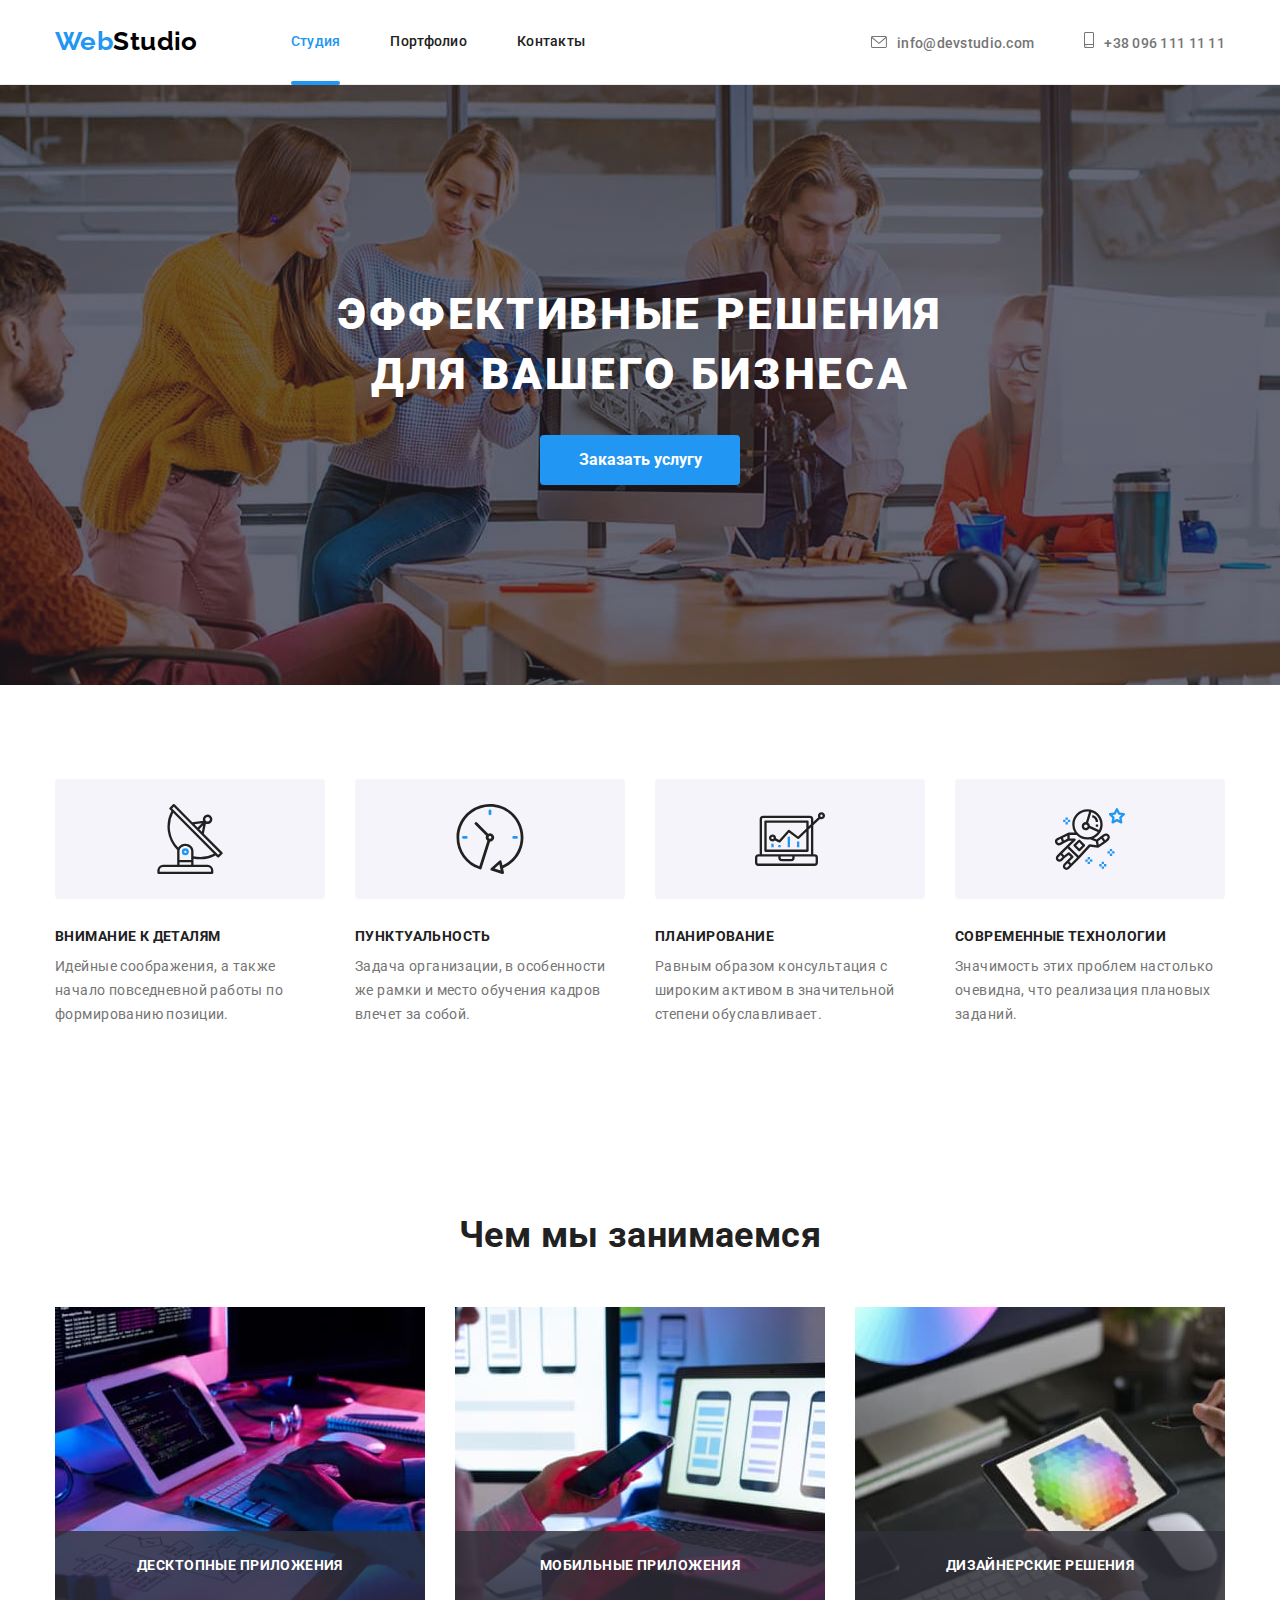
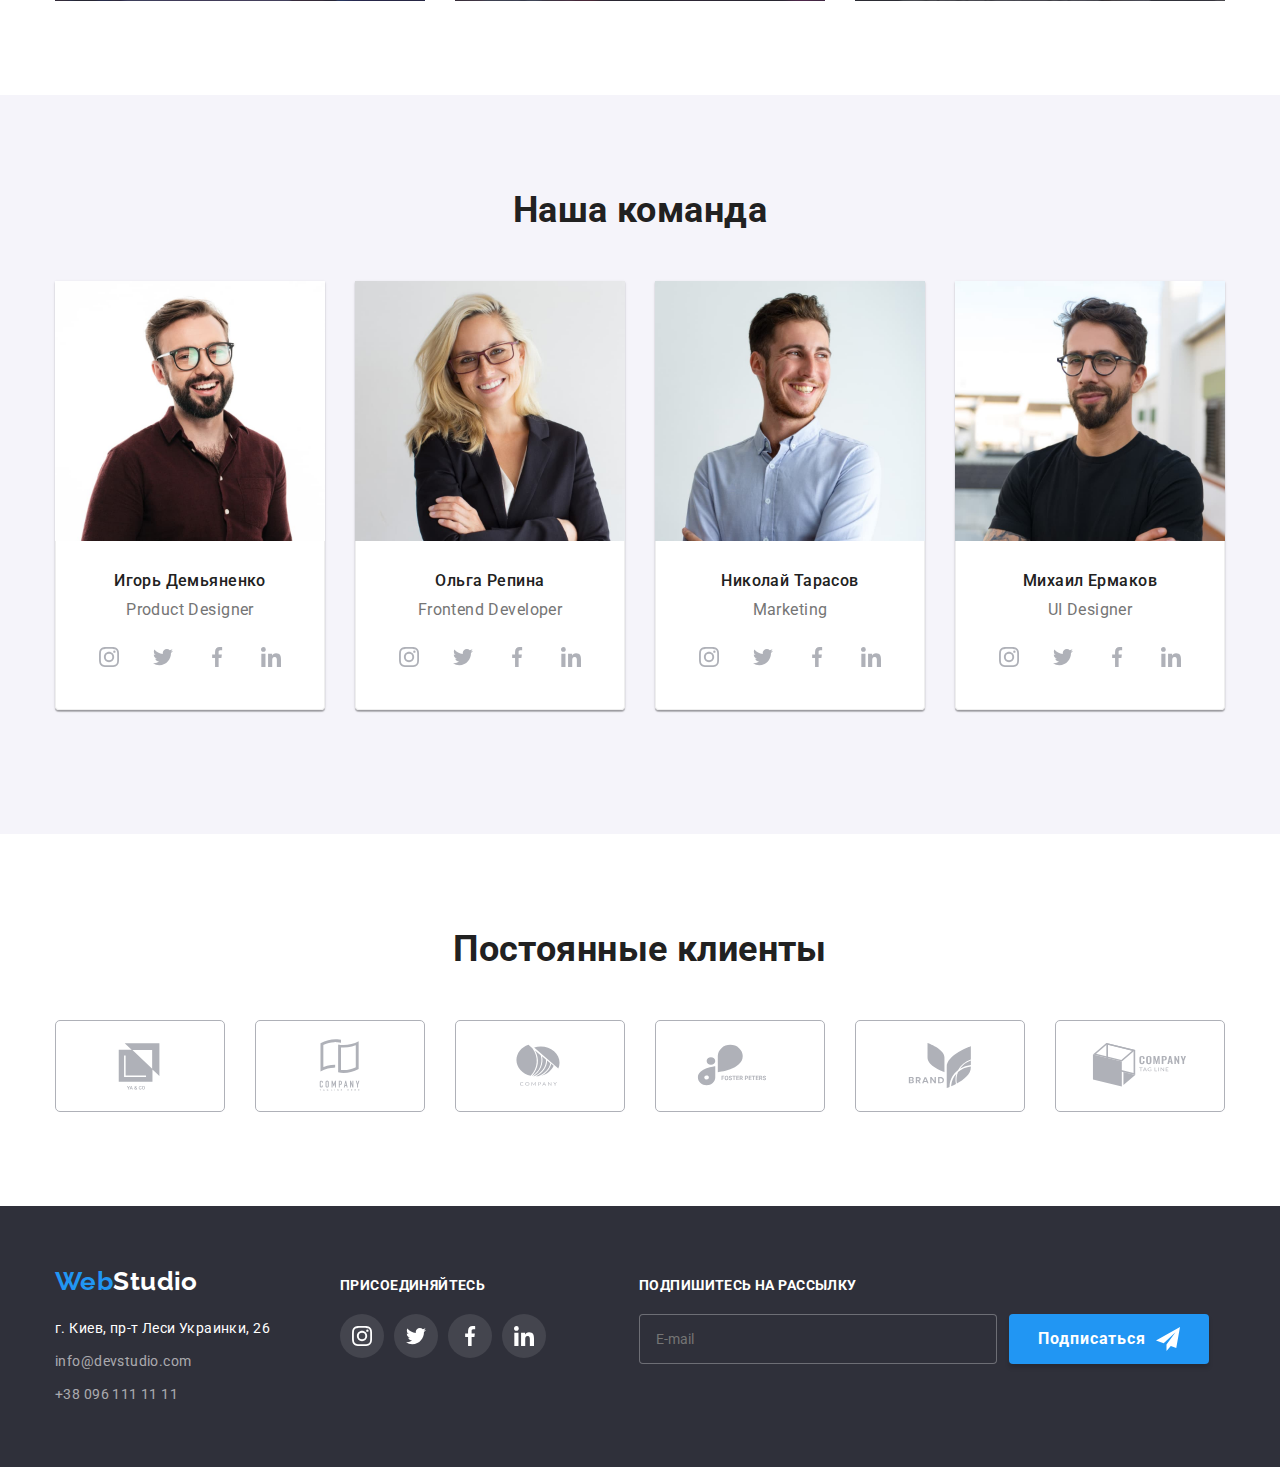
==== commit 683c00a6: "before-mixin" ====
--- a/index.html
+++ b/index.html
@@ -139,7 +139,7 @@
           <ul class="section-box list team">
             <li class="section-box__item team__item">
               <img src="./images/card-1.jpg" alt="Игорь Демьяненко" width="270" />
-              <div class="portfolio__item--border">
+              <div class="team__item--border">
                 <h3 class="team__member">Игорь Демьяненко</h3>
                 <p class="team__position">Product Designer</p>
                 <ul class="socials list">
@@ -179,7 +179,7 @@
             </li>
             <li class="section-box__item team__item">
               <img src="./images/card-2.jpg" alt="Ольга Репина" width="270" />
-              <div class="portfolio__item--border">
+              <div class="team__item--border">
                 <h3 class="team__member">Ольга Репина</h3>
                 <p class="team__position">Frontend Developer</p>
                 <ul class="socials list">
@@ -219,7 +219,7 @@
             </li>
             <li class="section-box__item team__item">
               <img src="./images/card-3.jpg" alt="Николай Тарасов" width="270" />
-              <div class="portfolio__item--border">
+              <div class="team__item--border">
                 <h3 class="team__member">Николай Тарасов</h3>
                 <p class="team__position">Marketing</p>
                 <ul class="socials list">
@@ -259,7 +259,7 @@
             </li>
             <li class="section-box__item team__item">
               <img src="./images/card-4.jpg" alt="Михаил Ермаков" width="270" />
-              <div class="portfolio__item--border">
+              <div class="team__item--border">
                 <h3 class="team__member">Михаил Ермаков</h3>
                 <p class="team__position">UI Designer</p>
                 <ul class="socials list">
--- a/css/main.min.css
+++ b/css/main.min.css
@@ -3,5 +3,5 @@
  Consolas,  'Liberation Mono',  Menlo,- monospace;font-size:1em}small{font-size:80%}sub,sup{font-size:75%;line-height:0;position:relative;vertical-align:baseline}sub{bottom:-0.25em}sup{top:-0.5em}table{text-indent:0;border-color:inherit}button,input,optgroup,select,textarea{font-family:inherit;font-size:100%;line-height:1.15;margin:0}button,select{text-transform:none}button,[type='button'],[type='reset'],[type='submit']{-webkit-appearance:button}::-moz-focus-inner{border-style:none;padding:0}:-moz-focusring{outline:1px dotted ButtonText}:-moz-ui-invalid{box-shadow:none}legend{padding:0}progress{vertical-align:baseline}::-webkit-inner-spin-button,::-webkit-outer-spin-button{height:auto}[type='search']{-webkit-appearance:textfield;outline-offset:-2px}::-webkit-search-decoration{-webkit-appearance:none}::-webkit-file-upload-button{-webkit-appearance:button;font:inherit}summary{display:list-item}.visually-hidden{position:absolute;width:1px;height:1px;margin:-1px;border:0;padding:0;white-space:nowrap;-webkit-clip-path:inset(100%);clip-path:inset(100%);clip:rect(0 0 0 0);overflow:hidden}.header{border-bottom:1px solid #ececec}.header-box{display:-webkit-box;display:-ms-flexbox;display:flex;-webkit-box-align:center;-ms-flex-align:center;align-items:center}.header .header-contact{display:-webkit-box;display:-ms-flexbox;display:flex;-webkit-box-align:baseline;-ms-flex-align:baseline;align-items:baseline;margin-left:auto}.header__list-item{display:inline-block}.header__list-item:not(:last-child){margin-right:50px}.header-contact__link:not(:last-child){margin-right:50px;margin-left:330px}.header-contact__icon-envelope{display:inline-block;fill:currentColor;width:16px;height:12px;margin-right:10px;background-size:contain}.header-contact__icon-phone{display:inline-block;fill:currentColor;width:10px;height:16px;margin-right:10px}.header-contact__link{display:-webkit-box;display:-ms-flexbox;display:flex;-webkit-box-align:baseline;-ms-flex-align:baseline;align-items:baseline;text-decoration:none;font-weight:500;line-height:1.14;letter-spacing:0.02em;padding-top:32px;padding-bottom:32px;color:#757575;-webkit-transition:color 250ms cubic-bezier(0.4, 0, 0.2, 1);transition:color 250ms cubic-bezier(0.4, 0, 0.2, 1)}.header-contact__link:hover,.header-contact__link:focus{color:#2196f3}.logo{display:block;color:#000;font-family:'Raleway', 'sans-serif';font-weight:700;font-size:26px;line-height:1.19;text-decoration:none;margin-right:93px;padding-top:24px;padding-bottom:25px}.logo--blue,.logo--blue{color:#2196f3}.nav-box{display:-webkit-box;display:-ms-flexbox;display:flex;-webkit-box-align:center;-ms-flex-align:center;align-items:center}.header-navigation{display:-webkit-box;display:-ms-flexbox;display:flex}.header-navigation__link{display:-webkit-box;display:-ms-flexbox;display:flex;-webkit-box-align:baseline;-ms-flex-align:baseline;align-items:baseline;color:#212121;text-decoration:none;font-weight:500;line-height:1.14;letter-spacing:0.02em;padding-top:32px;padding-bottom:32px;-webkit-transition:color 250ms cubic-bezier(0.4, 0, 0.2, 1);transition:color 250ms cubic-bezier(0.4, 0, 0.2, 1)}.header-navigation__link:hover,.header-navigation__link:focus{color:#2196f3}.header-navigation__link.current{color:#2196f3;position:relative}.header-navigation__link.current::after{position:absolute;content:'';display:block;width:100%;height:4px;border-radius:2px;background-color:#2196f3;left:0;bottom:-3px;-webkit-transition:opacity 250ms cubic-bezier(0.4, 0, 0.2, 1);transition:opacity 250ms cubic-bezier(0.4, 0, 0.2, 1)}.section-title{color:#212121;font-size:36px;line-height:1.17;text-align:center;margin-bottom:50px}.container--form{padding-top:94px;padding-bottom:94px;background-color:#fff}.section-box{display:-webkit-box;display:-ms-flexbox;display:flex}.team__item,.portfolio-cards__item--geometry{display:block;margin-right:30px;margin-bottom:30px}.section-box__label{position:absolute;width:100%;padding:27px 0;background-color:rgba(47,48,58,0.8);color:#fff;font-weight:700;line-height:1.14;text-align:center;letter-spacing:0.03em;text-transform:uppercase;bottom:0;left:0}.hero__button{color:#fff;background-color:#2196f3;font-family:inherit;font-weight:700;font-size:16px;line-height:1.88;cursor:pointer;margin:0 485px;min-width:200px;min-height:50px;padding:10px 32px;border-radius:4px;border:transparent;-webkit-transition:color 250ms cubic-bezier(0.4, 0, 0.2, 1);transition:color 250ms cubic-bezier(0.4, 0, 0.2, 1)}.hero__button:hover,.hero__button:focus{background-color:#188ce8}.hero__title{color:#fff;font-weight:900;font-size:44px;line-height:1.36;text-align:center;letter-spacing:0.06em;text-transform:uppercase;margin-left:auto;margin-right:auto;margin-bottom:30px;width:696px}.hero--form{padding-top:200px;padding-bottom:200px}.hero{background-color:#2f303a;background-image:-webkit-gradient(linear, left top, right top, from(rgba(47,48,58,0.4)), to(rgba(47,48,58,0.4))),url(../images/hero-img.jpg);background-image:linear-gradient(to right, rgba(47,48,58,0.4), rgba(47,48,58,0.4)),url(../images/hero-img.jpg);max-width:1600px;background-position:center;background-size:cover;margin-left:auto;margin-right:auto}.works--form{padding-top:0}.section-box__item{position:relative;margin-right:30px}.section-box__item:last-child{margin-right:0px}.benefits__icon{display:-webkit-box;display:-ms-flexbox;display:flex;-webkit-box-align:center;-ms-flex-align:center;align-items:center;-webkit-box-pack:center;-ms-flex-pack:center;justify-content:center;height:120px;margin-bottom:30px;border-radius:4px;background-color:#f5f4fa;-webkit-transition:color 250ms cubic-bezier(0.4, 0, 0.2, 1);transition:color 250ms cubic-bezier(0.4, 0, 0.2, 1)}.benefits__title{font-size:14px;line-height:1.14;text-transform:uppercase;color:#212121}.benefits__label{line-height:1.71;margin-top:10px;width:270px}.portfolio-cards__item--geometry:nth-child(3n+3){margin-right:0px}.portfolio-cards__item--border{padding:20px 24px;border-right:1px solid #eee;border-bottom:1px solid #eee;border-left:1px solid #eee}.portfolio__item--border{background-color:#fff;padding-top:30px;padding-bottom:30px;border-radius:0px 0px 4px 4px;border-right:1px solid #eee;border-bottom:1px solid #eee;border-left:1px solid #eee}.portfolio-box{padding-bottom:94px;padding-top:94px}.filter-buttons{display:-webkit-box;display:-ms-flexbox;display:flex;-webkit-box-pack:center;-ms-flex-pack:center;justify-content:center;list-style-type:none;margin-bottom:50px;padding:0}.filter-buttons__list{margin-left:8px}.filter-buttons__list:first-child{margin-left:0}.filter-buttons__btn{font-family:inherit;color:#212121;background-color:#f5f4fa;font-weight:500;font-size:16px;line-height:1.62;text-align:center;padding:6px 22px;border:1px solid transparent;border-radius:4px;-webkit-transition:color 250ms cubic-bezier(0.4, 0, 0.2, 1),background-color 250ms cubic-bezier(0.4, 0, 0.2, 1),-webkit-box-shadow 250ms cubic-bezier(0.4, 0, 0.2, 1);transition:color 250ms cubic-bezier(0.4, 0, 0.2, 1),background-color 250ms cubic-bezier(0.4, 0, 0.2, 1),-webkit-box-shadow 250ms cubic-bezier(0.4, 0, 0.2, 1);transition:color 250ms cubic-bezier(0.4, 0, 0.2, 1),background-color 250ms cubic-bezier(0.4, 0, 0.2, 1),box-shadow 250ms cubic-bezier(0.4, 0, 0.2, 1);transition:color 250ms cubic-bezier(0.4, 0, 0.2, 1),background-color 250ms cubic-bezier(0.4, 0, 0.2, 1),box-shadow 250ms cubic-bezier(0.4, 0, 0.2, 1),-webkit-box-shadow 250ms cubic-bezier(0.4, 0, 0.2, 1)}.filter-buttons__btn.active{background-color:#2196f3;color:#fff}.filter-buttons__btn:hover,.filter-buttons__btn:focus{color:#fff;background-color:#2196f3;-webkit-box-shadow:0px 3px 1px rgba(0,0,0,0.1),0px 1px 2px rgba(0,0,0,0.08),0px 2px 2px rgba(0,0,0,0.12);box-shadow:0px 3px 1px rgba(0,0,0,0.1),0px 1px 2px rgba(0,0,0,0.08),0px 2px 2px rgba(0,0,0,0.12)}.portfolio-cards__item:hover,.portfolio-cards__item:focus{-webkit-box-shadow:0px 4px 4px rgba(0,0,0,0.25);box-shadow:0px 4px 4px rgba(0,0,0,0.25)}.portfolio-cards__overlay--position{position:relative;overflow:hidden}.portfolio-cards__overlay{position:absolute;top:0;left:0;width:370px;padding:63px 24px;background-color:rgba(33,150,243,0.9);overflow:hidden;-webkit-transition:-webkit-transform 250ms cubic-bezier(0.4, 0, 0.2, 1);transition:-webkit-transform 250ms cubic-bezier(0.4, 0, 0.2, 1);transition:transform 250ms cubic-bezier(0.4, 0, 0.2, 1);transition:transform 250ms cubic-bezier(0.4, 0, 0.2, 1), -webkit-transform 250ms cubic-bezier(0.4, 0, 0.2, 1);-webkit-transform:translateY(160%);transform:translateY(160%)}.portfolio-cards__item:hover .portfolio-cards__overlay{position:absolute;top:0;left:0;width:370px;padding:63px 24px;background-color:rgba(33,150,243,0.9);-webkit-transform:translateY(0);transform:translateY(0)}.portfolio-cards__overlay-label{font-size:18px;line-height:1.56;letter-spacing:0.03em;color:#fff}.portfolio-cards{display:-webkit-box;display:-ms-flexbox;display:flex;-ms-flex-wrap:wrap;flex-wrap:wrap;margin-bottom:-30px}.portfolio-cards__item{text-decoration:none;display:block;-webkit-transition:-webkit-box-shadow 250ms cubic-bezier(0.4, 0, 0.2, 1);transition:-webkit-box-shadow 250ms cubic-bezier(0.4, 0, 0.2, 1);transition:box-shadow 250ms cubic-bezier(0.4, 0, 0.2, 1);transition:box-shadow 250ms cubic-bezier(0.4, 0, 0.2, 1), -webkit-box-shadow 250ms cubic-bezier(0.4, 0, 0.2, 1)}.portfolio-cards__title{font-size:18px;line-height:2;letter-spacing:0.06em;color:#212121;margin-bottom:4px}.portfolio-cards__description{font-size:16px;line-height:1.88;color:#757575}.team--bgc{background-color:#f5f4fa}.team__item{-webkit-box-shadow:0px 1px 3px rgba(0,0,0,0.12),0px 1px 1px rgba(0,0,0,0.14),0px 2px 1px rgba(0,0,0,0.2);box-shadow:0px 1px 3px rgba(0,0,0,0.12),0px 1px 1px rgba(0,0,0,0.14),0px 2px 1px rgba(0,0,0,0.2);border-radius:0px 0px 4px 4px}.team__member{font-weight:500;font-size:16px;line-height:1.19;text-align:center;color:#212121}.team__position{font-size:16px;line-height:1.19;text-align:center;margin-top:10px;margin-bottom:16px}.socials{display:-webkit-box;display:-ms-flexbox;display:flex;-webkit-box-pack:center;-ms-flex-pack:center;justify-content:center}.socials__item:not(:last-child){margin-right:10px}.socials__link{display:-webkit-box;display:-ms-flexbox;display:flex;-webkit-box-pack:center;-ms-flex-pack:center;justify-content:center;-webkit-box-align:center;-ms-flex-align:center;align-items:center;width:44px;height:44px;border-radius:50%;color:#afb1b8;-webkit-transition:background-color 250ms cubic-bezier(0.4, 0, 0.2, 1),color 250ms cubic-bezier(0.4, 0, 0.2, 1);transition:background-color 250ms cubic-bezier(0.4, 0, 0.2, 1),color 250ms cubic-bezier(0.4, 0, 0.2, 1)}.socials__link:hover,.socials__link:focus{background-color:#2196f3;color:#fff}.socials__icon{fill:currentColor}.clients{display:-webkit-box;display:-ms-flexbox;display:flex;-webkit-box-pack:center;-ms-flex-pack:center;justify-content:center;margin-top:50px}.clients__item:not(:last-child){margin-right:30px}.clients__link{display:-webkit-box;display:-ms-flexbox;display:flex;-webkit-box-pack:center;-ms-flex-pack:center;justify-content:center;-webkit-box-align:center;-ms-flex-align:center;align-items:center;width:170px;height:92px;color:#afb1b8;border:1px solid #afb1b8;border-radius:5px;-webkit-transition:color 250ms cubic-bezier(0.4, 0, 0.2, 1),border 250ms cubic-bezier(0.4, 0, 0.2, 1);transition:color 250ms cubic-bezier(0.4, 0, 0.2, 1),border 250ms cubic-bezier(0.4, 0, 0.2, 1)}.clients__link:hover,.clients__link:focus{color:#2196f3;border:1px solid #2196f3}.clients__icon{fill:currentColor;background-size:contain}.footer{background-color:#2f303a;padding-top:60px;padding-bottom:60px}.footer--centered{display:-webkit-box;display:-ms-flexbox;display:flex;-webkit-box-align:baseline;-ms-flex-align:baseline;align-items:baseline}.footer__logo{color:#fff;padding:0;margin:0}.address{margin-top:20px}.address__link{color:#fff;font-style:normal;line-height:1.71;text-decoration:none;font-style:normal}.address__item{margin-top:9px}.footer__contact-link{text-decoration:none;color:rgba(255,255,255,0.6);font-style:normal;line-height:1.71;-webkit-transition:color 250ms cubic-bezier(0.4, 0, 0.2, 1);transition:color 250ms cubic-bezier(0.4, 0, 0.2, 1)}.footer__contact-link:hover,.footer__contact-link:focus{color:#2196f3}.footer-socials{margin-left:70px}.footer-socials__title,.subscribe-label{color:#fff;font-weight:700;font-size:14px;line-height:1.14;letter-spacing:0.03em;text-transform:uppercase}.footer-socials__title{margin-bottom:20px}.footer-socials__list--position{display:-webkit-box;display:-ms-flexbox;display:flex;-webkit-box-pack:center;-ms-flex-pack:center;justify-content:center}.footer-socials__link{color:#fff;background-color:rgba(255,255,255,0.1);-webkit-transition:background-color 250ms cubic-bezier(0.4, 0, 0.2, 1);transition:background-color 250ms cubic-bezier(0.4, 0, 0.2, 1)}.footer-socials__link:hover,.footer-socials__link:focus{background-color:#2196f3}.subscribe-form{display:-webkit-box;display:-ms-flexbox;display:flex;-webkit-box-align:end;-ms-flex-align:end;align-items:flex-end;margin-left:93px;margin-right:auto}.subscribe-form__title{display:block;margin-bottom:20px}.subscribe-form__input{width:358px;height:50px;margin-right:12px;padding:15px 16px;background-color:#2f303a;color:rgba(255,255,255,0.6);outline:transparent;border:1px solid rgba(255,255,255,0.3);border-radius:4px}.subscribe-form__icon{margin-left:10px}.subscribe-form__btn{display:-webkit-box;display:-ms-flexbox;display:flex;-webkit-box-pack:center;-ms-flex-pack:center;justify-content:center;-webkit-box-align:center;-ms-flex-align:center;align-items:center;width:200px;height:50px;background-color:#2196f3;color:#fff;font-weight:700;font-size:16px;line-height:1.88;letter-spacing:0.06em;cursor:pointer;border-radius:4px;-webkit-box-shadow:0px 4px 4px rgba(0,0,0,0.15);box-shadow:0px 4px 4px rgba(0,0,0,0.15);border-color:transparent}.backdrop{position:fixed;top:0;left:0;width:100vw;height:100vh;background-color:rgba(0,0,0,0.2);opacity:1;visibility:visible;pointer-events:initial;-webkit-transition:opacity 250ms cubic-bezier(0.4, 0, 0.2, 1),visibility 250ms cubic-bezier(0.4, 0, 0.2, 1);transition:opacity 250ms cubic-bezier(0.4, 0, 0.2, 1),visibility 250ms cubic-bezier(0.4, 0, 0.2, 1)}.backdrop.is-hidden{opacity:0;visibility:hidden;pointer-events:none}.modal{position:absolute;top:50%;left:50%;-webkit-transform:translate(-50%, -50%);transform:translate(-50%, -50%);width:528px;height:581px;padding:40px 40px;background-color:#fff;-webkit-box-shadow:0px 1px 3px rgba(0,0,0,0.12),0px 1px 1px rgba(0,0,0,0.14),0px 2px 1px rgba(0,0,0,0.2);box-shadow:0px 1px 3px rgba(0,0,0,0.12),0px 1px 1px rgba(0,0,0,0.14),0px 2px 1px rgba(0,0,0,0.2);border-radius:4px}.modal__close-btn{position:absolute;top:8px;right:8px;display:-webkit-box;display:-ms-flexbox;display:flex;-webkit-box-pack:center;-ms-flex-pack:center;justify-content:center;-webkit-box-align:center;-ms-flex-align:center;align-items:center;width:30px;height:30px;border:1px solid rgba(0,0,0,0.1);border-radius:50%;padding:0;background-color:#fff;cursor:pointer}.modal__close-icon{-webkit-transition:fill 250ms cubic-bezier(0.4, 0, 0.2, 1);transition:fill 250ms cubic-bezier(0.4, 0, 0.2, 1)}.modal__close-btn:hover .modal__close-icon,.modal__close-btn:focus .modal__close-icon{fill:#2196f3}.modal-form{display:-webkit-box;display:-ms-flexbox;display:flex;-webkit-box-orient:vertical;-webkit-box-direction:normal;-ms-flex-direction:column;flex-direction:column;-webkit-box-align:center;-ms-flex-align:center;align-items:center}.modal-form__title{font-weight:700;font-size:20px;line-height:1.15;text-align:center;letter-spacing:0.03em;margin-bottom:12px;color:#212121}.modal-form__group{display:-webkit-box;display:-ms-flexbox;display:flex;-webkit-box-orient:vertical;-webkit-box-direction:normal;-ms-flex-direction:column;flex-direction:column;width:448px}.modal-form__label{position:relative;display:-webkit-box;display:-ms-flexbox;display:flex;-webkit-box-orient:vertical;-webkit-box-direction:normal;-ms-flex-direction:column;flex-direction:column;margin-bottom:10px;font-size:12px;line-height:1.16;letter-spacing:0.01em}.modal-form__label:last-of-type{margin-bottom:20px}.modal-form__input{height:40px;margin-top:4px;padding-left:41px;outline:transparent;border:1px solid rgba(33,33,33,0.2);border-radius:4px;-webkit-transition:border 250ms cubic-bezier(0.4, 0, 0.2, 1);transition:border 250ms cubic-bezier(0.4, 0, 0.2, 1)}.modal-form__input:hover,.modal-form__input:focus-within{border:1px solid #2196f3}.modal-form__textarea-input{height:120px;padding:12px 16px;resize:none}.modal-form__textarea-input::-webkit-input-placeholder{line-height:1.17;letter-spacing:0.01em;color:rgba(117,117,117,0.5)}.modal-form__textarea-input:-ms-input-placeholder{line-height:1.17;letter-spacing:0.01em;color:rgba(117,117,117,0.5)}.modal-form__textarea-input::-ms-input-placeholder{line-height:1.17;letter-spacing:0.01em;color:rgba(117,117,117,0.5)}.modal-form__textarea-input::placeholder{line-height:1.17;letter-spacing:0.01em;color:rgba(117,117,117,0.5)}.modal-form__icon{position:absolute;top:0;left:0;-webkit-transform:translate(12px, 29px);transform:translate(12px, 29px);fill:#212121;-webkit-transition:fill 250ms cubic-bezier(0.4, 0, 0.2, 1);transition:fill 250ms cubic-bezier(0.4, 0, 0.2, 1)}.modal-form__input:hover+.modal-form__icon,.modal-form__input:focus+.modal-form__icon{fill:#2196f3}.modal-form__agreement-form{display:-webkit-box;display:-ms-flexbox;display:flex;-webkit-box-align:center;-ms-flex-align:center;align-items:center;-webkit-box-pack:center;-ms-flex-pack:center;justify-content:center}.modal-form__agreement-label{display:-webkit-box;display:-ms-flexbox;display:flex;-webkit-box-align:center;-ms-flex-align:center;align-items:center}.checkbox-txt{line-height:1.71}.checkbox-link{line-height:1.71;color:#2196f3}.modal-form__checkbox{display:-webkit-box;display:-ms-flexbox;display:flex;-webkit-box-align:center;-ms-flex-align:center;align-items:center;-webkit-box-pack:center;-ms-flex-pack:center;justify-content:center;width:16px;height:15px;margin-right:7px;border-radius:2px;outline:2px solid #2196f3;outline-offset:-2px;background-color:#fff;-webkit-transition:background-color 250ms cubic-bezier(0.4, 0, 0.2, 1);transition:background-color 250ms cubic-bezier(0.4, 0, 0.2, 1)}.modal-form__checkbox:focus{outline:2px solid #212121;outline-offset:-2px}.modal-form__checkbox-icon{fill:#fff}.checkbox:checked+.modal-form__checkbox{background-color:#2196f3}.modal-form__send-btn{margin-top:30px;-webkit-transition:background-color 250ms cubic-bezier(0.4, 0, 0.2, 1),-webkit-box-shadow 250ms cubic-bezier(0.4, 0, 0.2, 1);transition:background-color 250ms cubic-bezier(0.4, 0, 0.2, 1),-webkit-box-shadow 250ms cubic-bezier(0.4, 0, 0.2, 1);transition:background-color 250ms cubic-bezier(0.4, 0, 0.2, 1),box-shadow 250ms cubic-bezier(0.4, 0, 0.2, 1);transition:background-color 250ms cubic-bezier(0.4, 0, 0.2, 1),box-shadow 250ms cubic-bezier(0.4, 0, 0.2, 1),-webkit-box-shadow 250ms cubic-bezier(0.4, 0, 0.2, 1)}.modal-form__send-btn:hover,.modal-form__send-btn:focus{-webkit-box-shadow:0px 4px 4px rgba(0,0,0,0.15);box-shadow:0px 4px 4px rgba(0,0,0,0.15);background-color:#188ce8}body{font-family:'Roboto', 'sans-serif';color:#757575;background-color:#fff;font-size:14px;letter-spacing:0.03em}h1,h2,h3,h4,h5,h6,p{margin:0}img{display:block}.container{width:1200px;padding-left:15px;padding-right:15px;margin-left:auto;margin-right:auto}.list{list-style-type:none;margin:0;padding:0}
+ monospace;font-size:1em}small{font-size:80%}sub,sup{font-size:75%;line-height:0;position:relative;vertical-align:baseline}sub{bottom:-0.25em}sup{top:-0.5em}table{text-indent:0;border-color:inherit}button,input,optgroup,select,textarea{font-family:inherit;font-size:100%;line-height:1.15;margin:0}button,select{text-transform:none}button,[type='button'],[type='reset'],[type='submit']{-webkit-appearance:button}::-moz-focus-inner{border-style:none;padding:0}:-moz-focusring{outline:1px dotted ButtonText}:-moz-ui-invalid{box-shadow:none}legend{padding:0}progress{vertical-align:baseline}::-webkit-inner-spin-button,::-webkit-outer-spin-button{height:auto}[type='search']{-webkit-appearance:textfield;outline-offset:-2px}::-webkit-search-decoration{-webkit-appearance:none}::-webkit-file-upload-button{-webkit-appearance:button;font:inherit}summary{display:list-item}.visually-hidden{position:absolute;width:1px;height:1px;margin:-1px;border:0;padding:0;white-space:nowrap;-webkit-clip-path:inset(100%);clip-path:inset(100%);clip:rect(0 0 0 0);overflow:hidden}h1,h2,h3,h4,h5,h6,p{margin:0}.list{list-style-type:none;margin:0;padding:0}.works--form{padding-top:0}body{font-family:"Roboto",sans-serif;color:#757575;background-color:#fff;font-size:14px;letter-spacing:0.03em}img{display:block}.container{width:1200px;padding-left:15px;padding-right:15px;margin-left:auto;margin-right:auto}.header{border-bottom:1px solid #ececec}.header-box{display:-webkit-box;display:-ms-flexbox;display:flex;-webkit-box-align:center;-ms-flex-align:center;align-items:center}.header .header-contact{display:-webkit-box;display:-ms-flexbox;display:flex;-webkit-box-align:baseline;-ms-flex-align:baseline;align-items:baseline;margin-left:auto}.header__list-item{display:inline-block}.header__list-item:not(:last-child){margin-right:50px}.header-contact__icon-envelope{display:inline-block;fill:currentColor;width:16px;height:12px;margin-right:10px;background-size:contain}.header-contact__icon-phone{display:inline-block;fill:currentColor;width:10px;height:16px;margin-right:10px}.header-contact__link{display:-webkit-box;display:-ms-flexbox;display:flex;-webkit-box-align:baseline;-ms-flex-align:baseline;align-items:baseline;text-decoration:none;font-weight:500;line-height:1.14;letter-spacing:0.02em;padding-top:32px;padding-bottom:32px;color:#757575;-webkit-transition:color 250ms cubic-bezier(0.4, 0, 0.2, 1);transition:color 250ms cubic-bezier(0.4, 0, 0.2, 1)}.header-contact__link:not(:last-child){margin-right:50px;margin-left:330px}.header-contact__link:hover,.header-contact__link:focus{color:#2196f3}.logo{display:block;color:#000;font-family:"Raleway",sans-serif;font-weight:700;font-size:26px;line-height:1.19;text-decoration:none;margin-right:93px;padding-top:24px;padding-bottom:25px}.logo--blue{color:#2196f3}.nav-box{display:-webkit-box;display:-ms-flexbox;display:flex;-webkit-box-align:center;-ms-flex-align:center;align-items:center}.header-navigation{display:-webkit-box;display:-ms-flexbox;display:flex}.header-navigation__link{display:-webkit-box;display:-ms-flexbox;display:flex;-webkit-box-align:baseline;-ms-flex-align:baseline;align-items:baseline;color:#212121;text-decoration:none;font-weight:500;line-height:1.14;letter-spacing:0.02em;padding-top:32px;padding-bottom:32px;-webkit-transition:color 250ms cubic-bezier(0.4, 0, 0.2, 1);transition:color 250ms cubic-bezier(0.4, 0, 0.2, 1)}.header-navigation__link:hover,.header-navigation__link:focus{color:#2196f3}.header-navigation__link.current{color:#2196f3;position:relative}.header-navigation__link.current::after{position:absolute;content:'';display:block;width:100%;height:4px;border-radius:2px;background-color:#2196f3;left:0;bottom:-3px;-webkit-transition:opacity 250ms cubic-bezier(0.4, 0, 0.2, 1);transition:opacity 250ms cubic-bezier(0.4, 0, 0.2, 1)}.section-title{color:#212121;font-size:36px;line-height:1.17;text-align:center;margin-bottom:50px}.container--form{padding-top:94px;padding-bottom:94px;background-color:#fff}.section-box{display:-webkit-box;display:-ms-flexbox;display:flex}.team__item,.portfolio-cards__item--geometry{display:block;margin-right:30px;margin-bottom:30px}.section-box__label{position:absolute;width:100%;padding:27px 0;background-color:rgba(47,48,58,0.8);color:#fff;font-weight:700;line-height:1.14;text-align:center;letter-spacing:0.03em;text-transform:uppercase;bottom:0;left:0}.hero__button{color:#fff;background-color:#2196f3;font-family:inherit;font-weight:700;font-size:16px;line-height:1.88;cursor:pointer;margin:0 485px;min-width:200px;min-height:50px;padding:10px 32px;border-radius:4px;border:transparent;-webkit-transition:color 250ms cubic-bezier(0.4, 0, 0.2, 1);transition:color 250ms cubic-bezier(0.4, 0, 0.2, 1)}.hero__button:hover,.hero__button:focus{background-color:#188ce8}.hero__title{color:#fff;font-weight:900;font-size:44px;line-height:1.36;text-align:center;letter-spacing:0.06em;text-transform:uppercase;margin-left:auto;margin-right:auto;margin-bottom:30px;width:696px}.hero--form{padding-top:200px;padding-bottom:200px}.hero{background-color:#2f303a;background-image:-webkit-gradient(linear, left top, right top, from(rgba(47,48,58,0.4)), to(rgba(47,48,58,0.4))),url(../images/hero-img.jpg);background-image:linear-gradient(to right, rgba(47,48,58,0.4), rgba(47,48,58,0.4)),url(../images/hero-img.jpg);max-width:1600px;background-position:center;background-size:cover;margin-left:auto;margin-right:auto}.section-box__item{position:relative;margin-right:30px}.section-box__item:last-child{margin-right:0px}.benefits__icon{display:-webkit-box;display:-ms-flexbox;display:flex;-webkit-box-align:center;-ms-flex-align:center;align-items:center;-webkit-box-pack:center;-ms-flex-pack:center;justify-content:center;height:120px;margin-bottom:30px;border-radius:4px;background-color:#f5f4fa;-webkit-transition:color 250ms cubic-bezier(0.4, 0, 0.2, 1);transition:color 250ms cubic-bezier(0.4, 0, 0.2, 1)}.benefits__title{font-size:14px;line-height:1.14;text-transform:uppercase;color:#212121}.benefits__label{line-height:1.71;margin-top:10px;width:270px}.portfolio-cards__item--geometry:nth-child(3n+3){margin-right:0px}.portfolio-cards__item--border{padding:20px 24px;border-right:1px solid #eee;border-bottom:1px solid #eee;border-left:1px solid #eee}.portfolio-box{padding-bottom:94px;padding-top:94px}.filter-buttons{display:-webkit-box;display:-ms-flexbox;display:flex;-webkit-box-pack:center;-ms-flex-pack:center;justify-content:center;list-style-type:none;margin-bottom:50px;padding:0}.filter-buttons__list{margin-left:8px}.filter-buttons__list:first-child{margin-left:0}.filter-buttons__btn{font-family:inherit;color:#212121;background-color:#f5f4fa;font-weight:500;font-size:16px;line-height:1.62;text-align:center;padding:6px 22px;border:1px solid transparent;border-radius:4px;-webkit-transition:color 250ms cubic-bezier(0.4, 0, 0.2, 1),background-color 250ms cubic-bezier(0.4, 0, 0.2, 1),-webkit-box-shadow 250ms cubic-bezier(0.4, 0, 0.2, 1);transition:color 250ms cubic-bezier(0.4, 0, 0.2, 1),background-color 250ms cubic-bezier(0.4, 0, 0.2, 1),-webkit-box-shadow 250ms cubic-bezier(0.4, 0, 0.2, 1);transition:color 250ms cubic-bezier(0.4, 0, 0.2, 1),background-color 250ms cubic-bezier(0.4, 0, 0.2, 1),box-shadow 250ms cubic-bezier(0.4, 0, 0.2, 1);transition:color 250ms cubic-bezier(0.4, 0, 0.2, 1),background-color 250ms cubic-bezier(0.4, 0, 0.2, 1),box-shadow 250ms cubic-bezier(0.4, 0, 0.2, 1),-webkit-box-shadow 250ms cubic-bezier(0.4, 0, 0.2, 1)}.filter-buttons__btn:hover,.filter-buttons__btn:focus{color:#fff;background-color:#2196f3;-webkit-box-shadow:0px 3px 1px rgba(0,0,0,0.1),0px 1px 2px rgba(0,0,0,0.08),0px 2px 2px rgba(0,0,0,0.12);box-shadow:0px 3px 1px rgba(0,0,0,0.1),0px 1px 2px rgba(0,0,0,0.08),0px 2px 2px rgba(0,0,0,0.12)}.filter-buttons__btn.active{background-color:#2196f3;color:#fff}.portfolio-cards__overlay--position{position:relative;overflow:hidden}.portfolio-cards__overlay{position:absolute;top:0;left:0;width:370px;padding:63px 24px;background-color:rgba(33,150,243,0.9);overflow:hidden;-webkit-transition:-webkit-transform 250ms cubic-bezier(0.4, 0, 0.2, 1);transition:-webkit-transform 250ms cubic-bezier(0.4, 0, 0.2, 1);transition:transform 250ms cubic-bezier(0.4, 0, 0.2, 1);transition:transform 250ms cubic-bezier(0.4, 0, 0.2, 1), -webkit-transform 250ms cubic-bezier(0.4, 0, 0.2, 1);-webkit-transform:translateY(160%);transform:translateY(160%)}.portfolio-cards__overlay-label{font-size:18px;line-height:1.56;letter-spacing:0.03em;color:#fff}.portfolio-cards{display:-webkit-box;display:-ms-flexbox;display:flex;-ms-flex-wrap:wrap;flex-wrap:wrap;margin-bottom:-30px}.portfolio-cards__item{text-decoration:none;display:block;-webkit-transition:-webkit-box-shadow 250ms cubic-bezier(0.4, 0, 0.2, 1);transition:-webkit-box-shadow 250ms cubic-bezier(0.4, 0, 0.2, 1);transition:box-shadow 250ms cubic-bezier(0.4, 0, 0.2, 1);transition:box-shadow 250ms cubic-bezier(0.4, 0, 0.2, 1), -webkit-box-shadow 250ms cubic-bezier(0.4, 0, 0.2, 1)}.portfolio-cards__item:hover,.portfolio-cards__item:focus{-webkit-box-shadow:0px 4px 4px rgba(0,0,0,0.25);box-shadow:0px 4px 4px rgba(0,0,0,0.25)}.portfolio-cards__item:hover .portfolio-cards__overlay{position:absolute;top:0;left:0;width:370px;padding:63px 24px;background-color:rgba(33,150,243,0.9);-webkit-transform:translateY(0);transform:translateY(0)}.portfolio-cards__title{font-size:18px;line-height:2;letter-spacing:0.06em;color:#212121;margin-bottom:4px}.portfolio-cards__description{font-size:16px;line-height:1.88;color:#757575}.team--bgc{background-color:#f5f4fa}.team__item{-webkit-box-shadow:0px 1px 3px rgba(0,0,0,0.12),0px 1px 1px rgba(0,0,0,0.14),0px 2px 1px rgba(0,0,0,0.2);box-shadow:0px 1px 3px rgba(0,0,0,0.12),0px 1px 1px rgba(0,0,0,0.14),0px 2px 1px rgba(0,0,0,0.2);border-radius:0px 0px 4px 4px}.team__item--border{background-color:#fff;padding-top:30px;padding-bottom:30px;border-radius:0px 0px 4px 4px;border-right:1px solid #eee;border-bottom:1px solid #eee;border-left:1px solid #eee}.team__member{font-weight:500;font-size:16px;line-height:1.19;text-align:center;color:#212121}.team__position{font-size:16px;line-height:1.19;text-align:center;margin-top:10px;margin-bottom:16px}.socials{display:-webkit-box;display:-ms-flexbox;display:flex;-webkit-box-pack:center;-ms-flex-pack:center;justify-content:center}.socials__item:not(:last-child){margin-right:10px}.socials__link{display:-webkit-box;display:-ms-flexbox;display:flex;-webkit-box-pack:center;-ms-flex-pack:center;justify-content:center;-webkit-box-align:center;-ms-flex-align:center;align-items:center;width:44px;height:44px;border-radius:50%;color:#afb1b8;-webkit-transition:background-color 250ms cubic-bezier(0.4, 0, 0.2, 1),color 250ms cubic-bezier(0.4, 0, 0.2, 1);transition:background-color 250ms cubic-bezier(0.4, 0, 0.2, 1),color 250ms cubic-bezier(0.4, 0, 0.2, 1)}.socials__link:hover,.socials__link:focus{background-color:#2196f3;color:#fff}.socials__icon{fill:currentColor}.clients{display:-webkit-box;display:-ms-flexbox;display:flex;-webkit-box-pack:center;-ms-flex-pack:center;justify-content:center;margin-top:50px}.clients__item:not(:last-child){margin-right:30px}.clients__link{display:-webkit-box;display:-ms-flexbox;display:flex;-webkit-box-pack:center;-ms-flex-pack:center;justify-content:center;-webkit-box-align:center;-ms-flex-align:center;align-items:center;width:170px;height:92px;color:#afb1b8;border:1px solid #afb1b8;border-radius:5px;-webkit-transition:color 250ms cubic-bezier(0.4, 0, 0.2, 1),border 250ms cubic-bezier(0.4, 0, 0.2, 1);transition:color 250ms cubic-bezier(0.4, 0, 0.2, 1),border 250ms cubic-bezier(0.4, 0, 0.2, 1)}.clients__link:hover,.clients__link:focus{color:#2196f3;border:1px solid #2196f3}.clients__icon{fill:currentColor;background-size:contain}.footer{background-color:#2f303a;padding-top:60px;padding-bottom:60px}.footer--centered{display:-webkit-box;display:-ms-flexbox;display:flex;-webkit-box-align:baseline;-ms-flex-align:baseline;align-items:baseline}.footer__logo{color:#fff;padding:0;margin:0}.address{margin-top:20px}.address__link{color:#fff;font-style:normal;line-height:1.71;text-decoration:none;font-style:normal}.address__item{margin-top:9px}.footer__contact-link{text-decoration:none;color:rgba(255,255,255,0.6);font-style:normal;line-height:1.71;-webkit-transition:color 250ms cubic-bezier(0.4, 0, 0.2, 1);transition:color 250ms cubic-bezier(0.4, 0, 0.2, 1)}.footer__contact-link:hover,.footer__contact-link:focus{color:#2196f3}.footer-socials{margin-left:70px}.footer-socials__title,.subscribe-label{color:#fff;font-weight:700;font-size:14px;line-height:1.14;letter-spacing:0.03em;text-transform:uppercase}.footer-socials__title{margin-bottom:20px}.footer-socials__list--position{display:-webkit-box;display:-ms-flexbox;display:flex;-webkit-box-pack:center;-ms-flex-pack:center;justify-content:center}.footer-socials__link{color:#fff;background-color:rgba(255,255,255,0.1);-webkit-transition:background-color 250ms cubic-bezier(0.4, 0, 0.2, 1);transition:background-color 250ms cubic-bezier(0.4, 0, 0.2, 1)}.footer-socials__link:hover,.footer-socials__link:focus{background-color:#2196f3}.subscribe-form{display:-webkit-box;display:-ms-flexbox;display:flex;-webkit-box-align:end;-ms-flex-align:end;align-items:flex-end;margin-left:93px;margin-right:auto}.subscribe-form__title{display:block;margin-bottom:20px}.subscribe-form__input{width:358px;height:50px;margin-right:12px;padding:15px 16px;background-color:#2f303a;color:rgba(255,255,255,0.6);outline:transparent;border:1px solid rgba(255,255,255,0.3);border-radius:4px}.subscribe-form__icon{margin-left:10px}.subscribe-form__btn{display:-webkit-box;display:-ms-flexbox;display:flex;-webkit-box-pack:center;-ms-flex-pack:center;justify-content:center;-webkit-box-align:center;-ms-flex-align:center;align-items:center;width:200px;height:50px;background-color:#2196f3;color:#fff;font-weight:700;font-size:16px;line-height:1.88;letter-spacing:0.06em;cursor:pointer;border-radius:4px;-webkit-box-shadow:0px 4px 4px rgba(0,0,0,0.15);box-shadow:0px 4px 4px rgba(0,0,0,0.15);border-color:transparent}.backdrop{position:fixed;top:0;left:0;width:100vw;height:100vh;background-color:rgba(0,0,0,0.2);opacity:1;visibility:visible;pointer-events:initial;-webkit-transition:opacity 250ms cubic-bezier(0.4, 0, 0.2, 1),visibility 250ms cubic-bezier(0.4, 0, 0.2, 1);transition:opacity 250ms cubic-bezier(0.4, 0, 0.2, 1),visibility 250ms cubic-bezier(0.4, 0, 0.2, 1)}.backdrop.is-hidden{opacity:0;visibility:hidden;pointer-events:none}.modal{position:absolute;top:50%;left:50%;-webkit-transform:translate(-50%, -50%);transform:translate(-50%, -50%);width:528px;height:581px;padding:40px 40px;background-color:#fff;-webkit-box-shadow:0px 1px 3px rgba(0,0,0,0.12),0px 1px 1px rgba(0,0,0,0.14),0px 2px 1px rgba(0,0,0,0.2);box-shadow:0px 1px 3px rgba(0,0,0,0.12),0px 1px 1px rgba(0,0,0,0.14),0px 2px 1px rgba(0,0,0,0.2);border-radius:4px}.modal__close-btn{position:absolute;top:8px;right:8px;display:-webkit-box;display:-ms-flexbox;display:flex;-webkit-box-pack:center;-ms-flex-pack:center;justify-content:center;-webkit-box-align:center;-ms-flex-align:center;align-items:center;width:30px;height:30px;border:1px solid rgba(0,0,0,0.1);border-radius:50%;padding:0;background-color:#fff;cursor:pointer}.modal__close-btn:hover .modal__close-icon,.modal__close-btn:focus .modal__close-icon{fill:#2196f3}.modal__close-icon{-webkit-transition:fill 250ms cubic-bezier(0.4, 0, 0.2, 1);transition:fill 250ms cubic-bezier(0.4, 0, 0.2, 1)}.modal-form{display:-webkit-box;display:-ms-flexbox;display:flex;-webkit-box-orient:vertical;-webkit-box-direction:normal;-ms-flex-direction:column;flex-direction:column;-webkit-box-align:center;-ms-flex-align:center;align-items:center}.modal-form__title{font-weight:700;font-size:20px;line-height:1.15;text-align:center;letter-spacing:0.03em;margin-bottom:12px;color:#212121}.modal-form__group{display:-webkit-box;display:-ms-flexbox;display:flex;-webkit-box-orient:vertical;-webkit-box-direction:normal;-ms-flex-direction:column;flex-direction:column;width:448px}.modal-form__label{position:relative;display:-webkit-box;display:-ms-flexbox;display:flex;-webkit-box-orient:vertical;-webkit-box-direction:normal;-ms-flex-direction:column;flex-direction:column;margin-bottom:10px;font-size:12px;line-height:1.16;letter-spacing:0.01em}.modal-form__label:last-of-type{margin-bottom:20px}.modal-form__input{height:40px;margin-top:4px;padding-left:41px;outline:transparent;border:1px solid rgba(33,33,33,0.2);border-radius:4px;-webkit-transition:border 250ms cubic-bezier(0.4, 0, 0.2, 1);transition:border 250ms cubic-bezier(0.4, 0, 0.2, 1)}.modal-form__input:hover,.modal-form__input:focus-within{border:1px solid #2196f3}.modal-form__input:hover+.modal-form__icon,.modal-form__input:focus+.modal-form__icon{fill:#2196f3}.modal-form__textarea-input{height:120px;padding:12px 16px;resize:none}.modal-form__textarea-input::-webkit-input-placeholder{line-height:1.17;letter-spacing:0.01em;color:rgba(117,117,117,0.5)}.modal-form__textarea-input:-ms-input-placeholder{line-height:1.17;letter-spacing:0.01em;color:rgba(117,117,117,0.5)}.modal-form__textarea-input::-ms-input-placeholder{line-height:1.17;letter-spacing:0.01em;color:rgba(117,117,117,0.5)}.modal-form__textarea-input::placeholder{line-height:1.17;letter-spacing:0.01em;color:rgba(117,117,117,0.5)}.modal-form__icon{position:absolute;top:0;left:0;-webkit-transform:translate(12px, 29px);transform:translate(12px, 29px);fill:#212121;-webkit-transition:fill 250ms cubic-bezier(0.4, 0, 0.2, 1);transition:fill 250ms cubic-bezier(0.4, 0, 0.2, 1)}.modal-form__agreement-form{display:-webkit-box;display:-ms-flexbox;display:flex;-webkit-box-align:center;-ms-flex-align:center;align-items:center;-webkit-box-pack:center;-ms-flex-pack:center;justify-content:center}.modal-form__agreement-label{display:-webkit-box;display:-ms-flexbox;display:flex;-webkit-box-align:center;-ms-flex-align:center;align-items:center}.checkbox-txt{line-height:1.71}.checkbox-link{line-height:1.71;color:#2196f3}.modal-form__checkbox{display:-webkit-box;display:-ms-flexbox;display:flex;-webkit-box-align:center;-ms-flex-align:center;align-items:center;-webkit-box-pack:center;-ms-flex-pack:center;justify-content:center;width:16px;height:15px;margin-right:7px;border-radius:2px;outline:2px solid #2196f3;outline-offset:-2px;background-color:#fff;-webkit-transition:background-color 250ms cubic-bezier(0.4, 0, 0.2, 1);transition:background-color 250ms cubic-bezier(0.4, 0, 0.2, 1)}.modal-form__checkbox:focus{outline:2px solid #212121;outline-offset:-2px}.modal-form__checkbox-icon{fill:#fff}.checkbox:checked+.modal-form__checkbox{background-color:#2196f3}.modal-form__send-btn{margin-top:30px;-webkit-transition:background-color 250ms cubic-bezier(0.4, 0, 0.2, 1),-webkit-box-shadow 250ms cubic-bezier(0.4, 0, 0.2, 1);transition:background-color 250ms cubic-bezier(0.4, 0, 0.2, 1),-webkit-box-shadow 250ms cubic-bezier(0.4, 0, 0.2, 1);transition:background-color 250ms cubic-bezier(0.4, 0, 0.2, 1),box-shadow 250ms cubic-bezier(0.4, 0, 0.2, 1);transition:background-color 250ms cubic-bezier(0.4, 0, 0.2, 1),box-shadow 250ms cubic-bezier(0.4, 0, 0.2, 1),-webkit-box-shadow 250ms cubic-bezier(0.4, 0, 0.2, 1)}.modal-form__send-btn:hover,.modal-form__send-btn:focus{-webkit-box-shadow:0px 4px 4px rgba(0,0,0,0.15);box-shadow:0px 4px 4px rgba(0,0,0,0.15);background-color:#188ce8}
 /*# sourceMappingURL=main.min.css.map */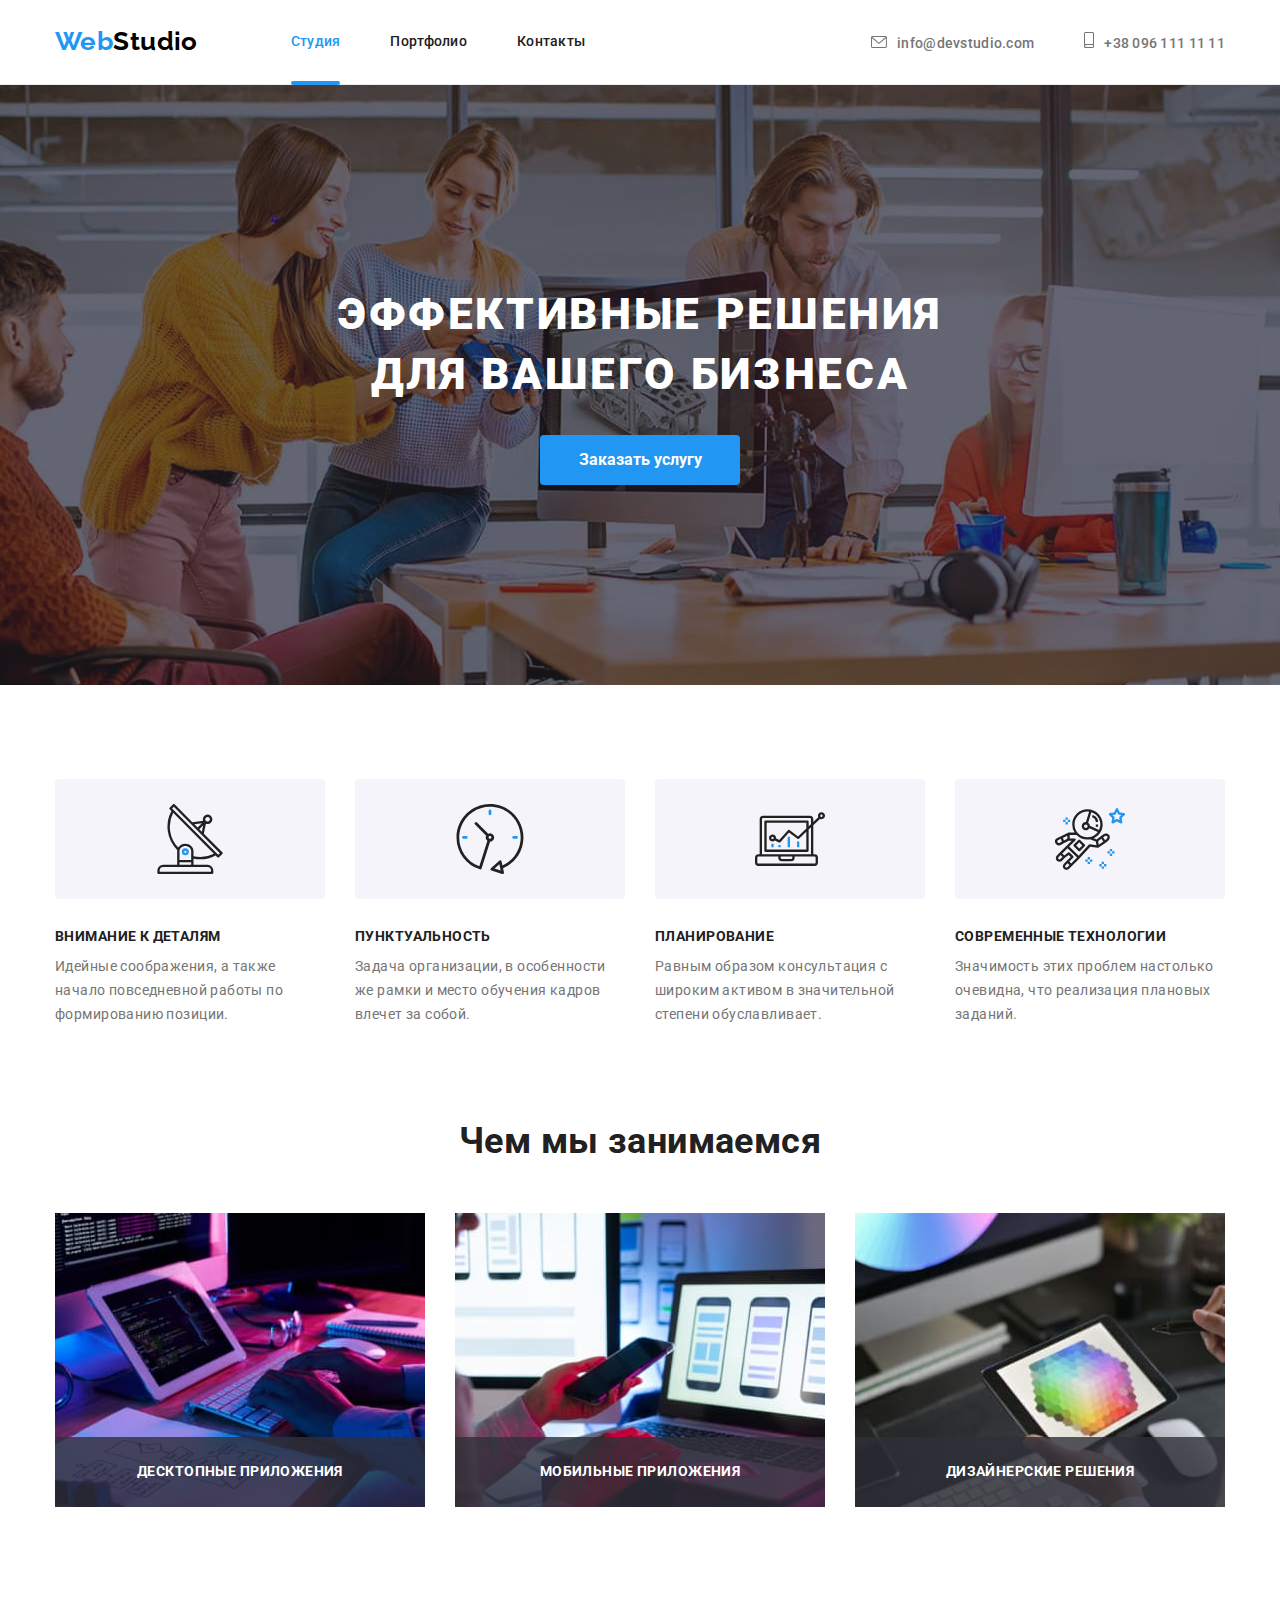
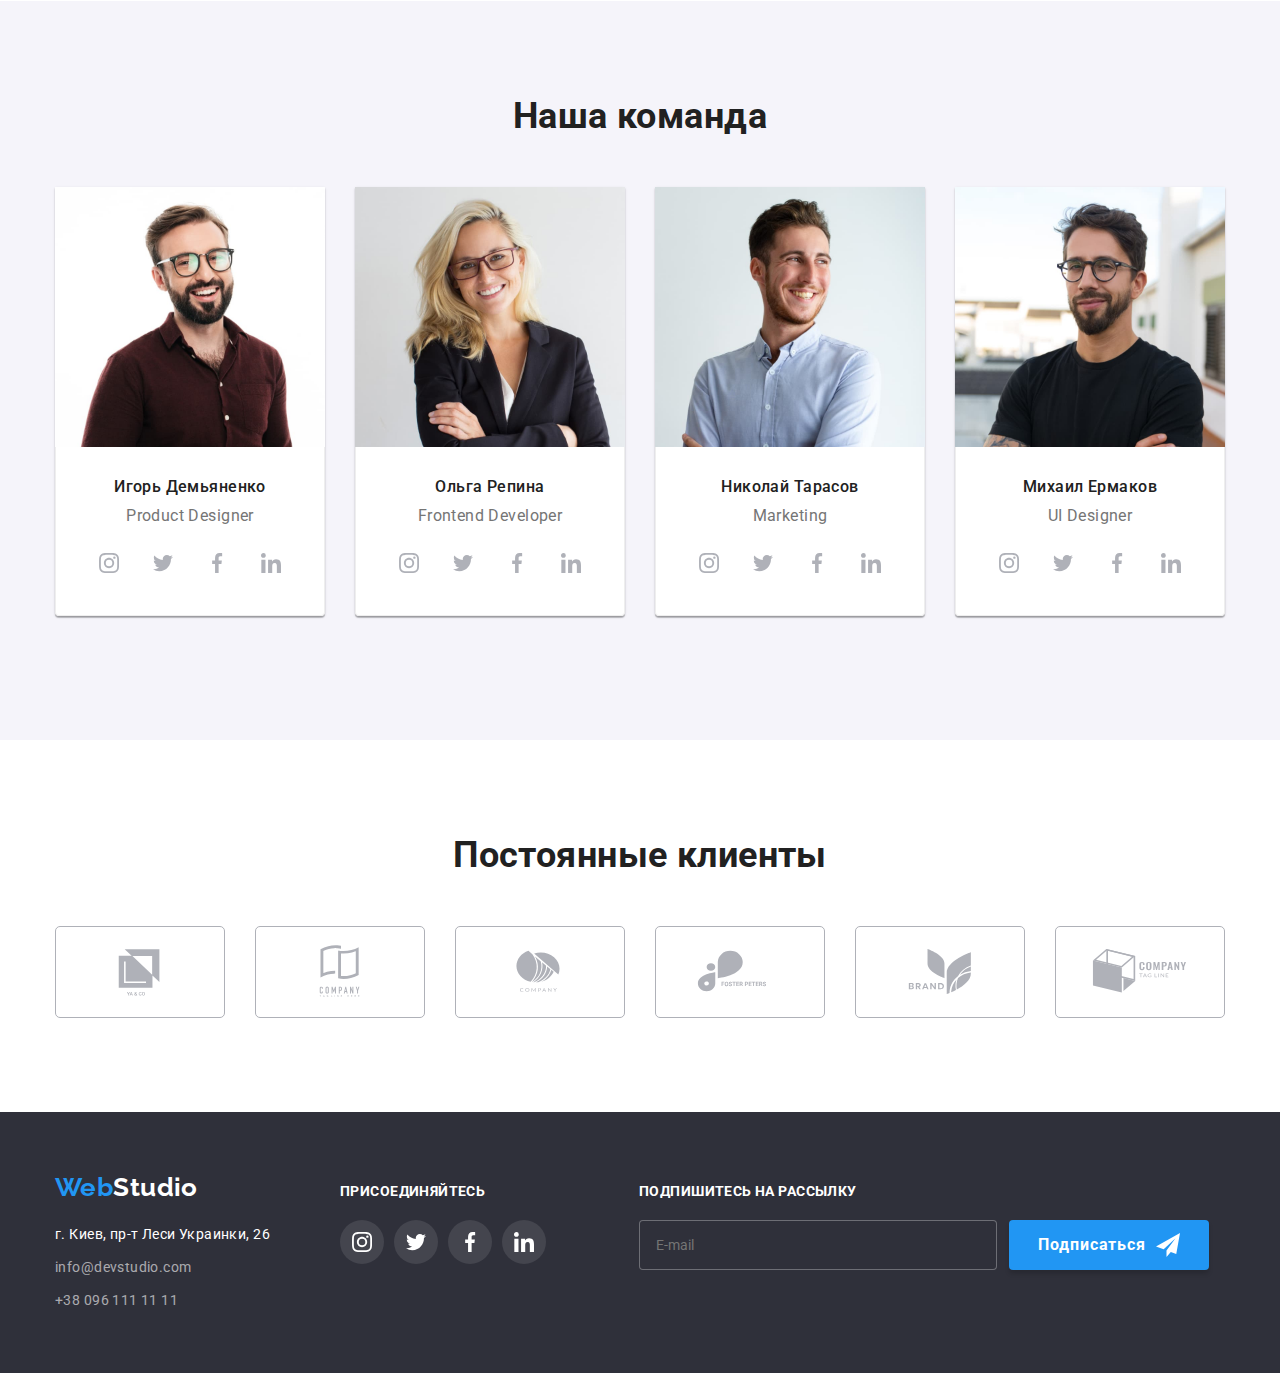
==== commit bed74e66: "hw-07-final" ====
--- a/index.html
+++ b/index.html
@@ -21,20 +21,20 @@
           <a href="./index.html" class="logo"><span class="logo--blue">Web</span>Studio</a>
           <ul class="list header-navigation">
             <li class="header__list-item">
-              <a href="./index.html" class="header-navigation__link current">Студия</a>
+              <a href="./index.html" class="header-navigation__link link current">Студия</a>
             </li>
             <li class="header__list-item">
-              <a href="./portfolio.html" class="header-navigation__link">Портфолио</a>
+              <a href="./portfolio.html" class="header-navigation__link link">Портфолио</a>
             </li>
             <li class="header__list-item">
-              <a href="#" class="header-navigation__link">Контакты</a>
+              <a href="#" class="header-navigation__link link">Контакты</a>
             </li>
           </ul>
         </nav>
         <!--Контакти-->
         <ul class="list header-contact">
           <li class="header__list-item">
-            <a class="header-contact__link" href="mailto:info@devstudio.com">
+            <a class="header-contact__link link" href="mailto:info@devstudio.com">
               <svg class="header-contact__icon-envelope" width="16" height="12">
                 <use href="./images/icons.svg#icon-envelope"></use>
               </svg>
@@ -42,7 +42,7 @@
             >
           </li>
           <li class="header__list-item">
-            <a class="header-contact__link" href="tel:+380961111111">
+            <a class="header-contact__link link" href="tel:+380961111111">
               <svg class="header-contact__icon-phone" width="10" height="16">
                 <use href="./images/icons.svg#icon-smartphone"></use>
               </svg>
@@ -61,7 +61,7 @@
         </div>
       </section>
       <!--Особливості-->
-      <section class="container--form">
+      <section class="container--form container__benefits">
         <div class="container">
           <h2 class="section-title visually-hidden">Преимущества</h2>
           <ul class="list section-box benefits">
--- a/css/main.min.css
+++ b/css/main.min.css
@@ -3,5 +3,5 @@
  Consolas,  'Liberation Mono',  Menlo,- monospace;font-size:1em}small{font-size:80%}sub,sup{font-size:75%;line-height:0;position:relative;vertical-align:baseline}sub{bottom:-0.25em}sup{top:-0.5em}table{text-indent:0;border-color:inherit}button,input,optgroup,select,textarea{font-family:inherit;font-size:100%;line-height:1.15;margin:0}button,select{text-transform:none}button,[type='button'],[type='reset'],[type='submit']{-webkit-appearance:button}::-moz-focus-inner{border-style:none;padding:0}:-moz-focusring{outline:1px dotted ButtonText}:-moz-ui-invalid{box-shadow:none}legend{padding:0}progress{vertical-align:baseline}::-webkit-inner-spin-button,::-webkit-outer-spin-button{height:auto}[type='search']{-webkit-appearance:textfield;outline-offset:-2px}::-webkit-search-decoration{-webkit-appearance:none}::-webkit-file-upload-button{-webkit-appearance:button;font:inherit}summary{display:list-item}.visually-hidden{position:absolute;width:1px;height:1px;margin:-1px;border:0;padding:0;white-space:nowrap;-webkit-clip-path:inset(100%);clip-path:inset(100%);clip:rect(0 0 0 0);overflow:hidden}h1,h2,h3,h4,h5,h6,p{margin:0}.list{list-style-type:none;margin:0;padding:0}.works--form{padding-top:0}body{font-family:"Roboto",sans-serif;color:#757575;background-color:#fff;font-size:14px;letter-spacing:0.03em}img{display:block}.container{width:1200px;padding-left:15px;padding-right:15px;margin-left:auto;margin-right:auto}.header{border-bottom:1px solid #ececec}.header-box{display:-webkit-box;display:-ms-flexbox;display:flex;-webkit-box-align:center;-ms-flex-align:center;align-items:center}.header .header-contact{display:-webkit-box;display:-ms-flexbox;display:flex;-webkit-box-align:baseline;-ms-flex-align:baseline;align-items:baseline;margin-left:auto}.header__list-item{display:inline-block}.header__list-item:not(:last-child){margin-right:50px}.header-contact__icon-envelope{display:inline-block;fill:currentColor;width:16px;height:12px;margin-right:10px;background-size:contain}.header-contact__icon-phone{display:inline-block;fill:currentColor;width:10px;height:16px;margin-right:10px}.header-contact__link{display:-webkit-box;display:-ms-flexbox;display:flex;-webkit-box-align:baseline;-ms-flex-align:baseline;align-items:baseline;text-decoration:none;font-weight:500;line-height:1.14;letter-spacing:0.02em;padding-top:32px;padding-bottom:32px;color:#757575;-webkit-transition:color 250ms cubic-bezier(0.4, 0, 0.2, 1);transition:color 250ms cubic-bezier(0.4, 0, 0.2, 1)}.header-contact__link:not(:last-child){margin-right:50px;margin-left:330px}.header-contact__link:hover,.header-contact__link:focus{color:#2196f3}.logo{display:block;color:#000;font-family:"Raleway",sans-serif;font-weight:700;font-size:26px;line-height:1.19;text-decoration:none;margin-right:93px;padding-top:24px;padding-bottom:25px}.logo--blue{color:#2196f3}.nav-box{display:-webkit-box;display:-ms-flexbox;display:flex;-webkit-box-align:center;-ms-flex-align:center;align-items:center}.header-navigation{display:-webkit-box;display:-ms-flexbox;display:flex}.header-navigation__link{display:-webkit-box;display:-ms-flexbox;display:flex;-webkit-box-align:baseline;-ms-flex-align:baseline;align-items:baseline;color:#212121;text-decoration:none;font-weight:500;line-height:1.14;letter-spacing:0.02em;padding-top:32px;padding-bottom:32px;-webkit-transition:color 250ms cubic-bezier(0.4, 0, 0.2, 1);transition:color 250ms cubic-bezier(0.4, 0, 0.2, 1)}.header-navigation__link:hover,.header-navigation__link:focus{color:#2196f3}.header-navigation__link.current{color:#2196f3;position:relative}.header-navigation__link.current::after{position:absolute;content:'';display:block;width:100%;height:4px;border-radius:2px;background-color:#2196f3;left:0;bottom:-3px;-webkit-transition:opacity 250ms cubic-bezier(0.4, 0, 0.2, 1);transition:opacity 250ms cubic-bezier(0.4, 0, 0.2, 1)}.section-title{color:#212121;font-size:36px;line-height:1.17;text-align:center;margin-bottom:50px}.container--form{padding-top:94px;padding-bottom:94px;background-color:#fff}.section-box{display:-webkit-box;display:-ms-flexbox;display:flex}.team__item,.portfolio-cards__item--geometry{display:block;margin-right:30px;margin-bottom:30px}.section-box__label{position:absolute;width:100%;padding:27px 0;background-color:rgba(47,48,58,0.8);color:#fff;font-weight:700;line-height:1.14;text-align:center;letter-spacing:0.03em;text-transform:uppercase;bottom:0;left:0}.hero__button{color:#fff;background-color:#2196f3;font-family:inherit;font-weight:700;font-size:16px;line-height:1.88;cursor:pointer;margin:0 485px;min-width:200px;min-height:50px;padding:10px 32px;border-radius:4px;border:transparent;-webkit-transition:color 250ms cubic-bezier(0.4, 0, 0.2, 1);transition:color 250ms cubic-bezier(0.4, 0, 0.2, 1)}.hero__button:hover,.hero__button:focus{background-color:#188ce8}.hero__title{color:#fff;font-weight:900;font-size:44px;line-height:1.36;text-align:center;letter-spacing:0.06em;text-transform:uppercase;margin-left:auto;margin-right:auto;margin-bottom:30px;width:696px}.hero--form{padding-top:200px;padding-bottom:200px}.hero{background-color:#2f303a;background-image:-webkit-gradient(linear, left top, right top, from(rgba(47,48,58,0.4)), to(rgba(47,48,58,0.4))),url(../images/hero-img.jpg);background-image:linear-gradient(to right, rgba(47,48,58,0.4), rgba(47,48,58,0.4)),url(../images/hero-img.jpg);max-width:1600px;background-position:center;background-size:cover;margin-left:auto;margin-right:auto}.section-box__item{position:relative;margin-right:30px}.section-box__item:last-child{margin-right:0px}.benefits__icon{display:-webkit-box;display:-ms-flexbox;display:flex;-webkit-box-align:center;-ms-flex-align:center;align-items:center;-webkit-box-pack:center;-ms-flex-pack:center;justify-content:center;height:120px;margin-bottom:30px;border-radius:4px;background-color:#f5f4fa;-webkit-transition:color 250ms cubic-bezier(0.4, 0, 0.2, 1);transition:color 250ms cubic-bezier(0.4, 0, 0.2, 1)}.benefits__title{font-size:14px;line-height:1.14;text-transform:uppercase;color:#212121}.benefits__label{line-height:1.71;margin-top:10px;width:270px}.portfolio-cards__item--geometry:nth-child(3n+3){margin-right:0px}.portfolio-cards__item--border{padding:20px 24px;border-right:1px solid #eee;border-bottom:1px solid #eee;border-left:1px solid #eee}.portfolio-box{padding-bottom:94px;padding-top:94px}.filter-buttons{display:-webkit-box;display:-ms-flexbox;display:flex;-webkit-box-pack:center;-ms-flex-pack:center;justify-content:center;list-style-type:none;margin-bottom:50px;padding:0}.filter-buttons__list{margin-left:8px}.filter-buttons__list:first-child{margin-left:0}.filter-buttons__btn{font-family:inherit;color:#212121;background-color:#f5f4fa;font-weight:500;font-size:16px;line-height:1.62;text-align:center;padding:6px 22px;border:1px solid transparent;border-radius:4px;-webkit-transition:color 250ms cubic-bezier(0.4, 0, 0.2, 1),background-color 250ms cubic-bezier(0.4, 0, 0.2, 1),-webkit-box-shadow 250ms cubic-bezier(0.4, 0, 0.2, 1);transition:color 250ms cubic-bezier(0.4, 0, 0.2, 1),background-color 250ms cubic-bezier(0.4, 0, 0.2, 1),-webkit-box-shadow 250ms cubic-bezier(0.4, 0, 0.2, 1);transition:color 250ms cubic-bezier(0.4, 0, 0.2, 1),background-color 250ms cubic-bezier(0.4, 0, 0.2, 1),box-shadow 250ms cubic-bezier(0.4, 0, 0.2, 1);transition:color 250ms cubic-bezier(0.4, 0, 0.2, 1),background-color 250ms cubic-bezier(0.4, 0, 0.2, 1),box-shadow 250ms cubic-bezier(0.4, 0, 0.2, 1),-webkit-box-shadow 250ms cubic-bezier(0.4, 0, 0.2, 1)}.filter-buttons__btn:hover,.filter-buttons__btn:focus{color:#fff;background-color:#2196f3;-webkit-box-shadow:0px 3px 1px rgba(0,0,0,0.1),0px 1px 2px rgba(0,0,0,0.08),0px 2px 2px rgba(0,0,0,0.12);box-shadow:0px 3px 1px rgba(0,0,0,0.1),0px 1px 2px rgba(0,0,0,0.08),0px 2px 2px rgba(0,0,0,0.12)}.filter-buttons__btn.active{background-color:#2196f3;color:#fff}.portfolio-cards__overlay--position{position:relative;overflow:hidden}.portfolio-cards__overlay{position:absolute;top:0;left:0;width:370px;padding:63px 24px;background-color:rgba(33,150,243,0.9);overflow:hidden;-webkit-transition:-webkit-transform 250ms cubic-bezier(0.4, 0, 0.2, 1);transition:-webkit-transform 250ms cubic-bezier(0.4, 0, 0.2, 1);transition:transform 250ms cubic-bezier(0.4, 0, 0.2, 1);transition:transform 250ms cubic-bezier(0.4, 0, 0.2, 1), -webkit-transform 250ms cubic-bezier(0.4, 0, 0.2, 1);-webkit-transform:translateY(160%);transform:translateY(160%)}.portfolio-cards__overlay-label{font-size:18px;line-height:1.56;letter-spacing:0.03em;color:#fff}.portfolio-cards{display:-webkit-box;display:-ms-flexbox;display:flex;-ms-flex-wrap:wrap;flex-wrap:wrap;margin-bottom:-30px}.portfolio-cards__item{text-decoration:none;display:block;-webkit-transition:-webkit-box-shadow 250ms cubic-bezier(0.4, 0, 0.2, 1);transition:-webkit-box-shadow 250ms cubic-bezier(0.4, 0, 0.2, 1);transition:box-shadow 250ms cubic-bezier(0.4, 0, 0.2, 1);transition:box-shadow 250ms cubic-bezier(0.4, 0, 0.2, 1), -webkit-box-shadow 250ms cubic-bezier(0.4, 0, 0.2, 1)}.portfolio-cards__item:hover,.portfolio-cards__item:focus{-webkit-box-shadow:0px 4px 4px rgba(0,0,0,0.25);box-shadow:0px 4px 4px rgba(0,0,0,0.25)}.portfolio-cards__item:hover .portfolio-cards__overlay{position:absolute;top:0;left:0;width:370px;padding:63px 24px;background-color:rgba(33,150,243,0.9);-webkit-transform:translateY(0);transform:translateY(0)}.portfolio-cards__title{font-size:18px;line-height:2;letter-spacing:0.06em;color:#212121;margin-bottom:4px}.portfolio-cards__description{font-size:16px;line-height:1.88;color:#757575}.team--bgc{background-color:#f5f4fa}.team__item{-webkit-box-shadow:0px 1px 3px rgba(0,0,0,0.12),0px 1px 1px rgba(0,0,0,0.14),0px 2px 1px rgba(0,0,0,0.2);box-shadow:0px 1px 3px rgba(0,0,0,0.12),0px 1px 1px rgba(0,0,0,0.14),0px 2px 1px rgba(0,0,0,0.2);border-radius:0px 0px 4px 4px}.team__item--border{background-color:#fff;padding-top:30px;padding-bottom:30px;border-radius:0px 0px 4px 4px;border-right:1px solid #eee;border-bottom:1px solid #eee;border-left:1px solid #eee}.team__member{font-weight:500;font-size:16px;line-height:1.19;text-align:center;color:#212121}.team__position{font-size:16px;line-height:1.19;text-align:center;margin-top:10px;margin-bottom:16px}.socials{display:-webkit-box;display:-ms-flexbox;display:flex;-webkit-box-pack:center;-ms-flex-pack:center;justify-content:center}.socials__item:not(:last-child){margin-right:10px}.socials__link{display:-webkit-box;display:-ms-flexbox;display:flex;-webkit-box-pack:center;-ms-flex-pack:center;justify-content:center;-webkit-box-align:center;-ms-flex-align:center;align-items:center;width:44px;height:44px;border-radius:50%;color:#afb1b8;-webkit-transition:background-color 250ms cubic-bezier(0.4, 0, 0.2, 1),color 250ms cubic-bezier(0.4, 0, 0.2, 1);transition:background-color 250ms cubic-bezier(0.4, 0, 0.2, 1),color 250ms cubic-bezier(0.4, 0, 0.2, 1)}.socials__link:hover,.socials__link:focus{background-color:#2196f3;color:#fff}.socials__icon{fill:currentColor}.clients{display:-webkit-box;display:-ms-flexbox;display:flex;-webkit-box-pack:center;-ms-flex-pack:center;justify-content:center;margin-top:50px}.clients__item:not(:last-child){margin-right:30px}.clients__link{display:-webkit-box;display:-ms-flexbox;display:flex;-webkit-box-pack:center;-ms-flex-pack:center;justify-content:center;-webkit-box-align:center;-ms-flex-align:center;align-items:center;width:170px;height:92px;color:#afb1b8;border:1px solid #afb1b8;border-radius:5px;-webkit-transition:color 250ms cubic-bezier(0.4, 0, 0.2, 1),border 250ms cubic-bezier(0.4, 0, 0.2, 1);transition:color 250ms cubic-bezier(0.4, 0, 0.2, 1),border 250ms cubic-bezier(0.4, 0, 0.2, 1)}.clients__link:hover,.clients__link:focus{color:#2196f3;border:1px solid #2196f3}.clients__icon{fill:currentColor;background-size:contain}.footer{background-color:#2f303a;padding-top:60px;padding-bottom:60px}.footer--centered{display:-webkit-box;display:-ms-flexbox;display:flex;-webkit-box-align:baseline;-ms-flex-align:baseline;align-items:baseline}.footer__logo{color:#fff;padding:0;margin:0}.address{margin-top:20px}.address__link{color:#fff;font-style:normal;line-height:1.71;text-decoration:none;font-style:normal}.address__item{margin-top:9px}.footer__contact-link{text-decoration:none;color:rgba(255,255,255,0.6);font-style:normal;line-height:1.71;-webkit-transition:color 250ms cubic-bezier(0.4, 0, 0.2, 1);transition:color 250ms cubic-bezier(0.4, 0, 0.2, 1)}.footer__contact-link:hover,.footer__contact-link:focus{color:#2196f3}.footer-socials{margin-left:70px}.footer-socials__title,.subscribe-label{color:#fff;font-weight:700;font-size:14px;line-height:1.14;letter-spacing:0.03em;text-transform:uppercase}.footer-socials__title{margin-bottom:20px}.footer-socials__list--position{display:-webkit-box;display:-ms-flexbox;display:flex;-webkit-box-pack:center;-ms-flex-pack:center;justify-content:center}.footer-socials__link{color:#fff;background-color:rgba(255,255,255,0.1);-webkit-transition:background-color 250ms cubic-bezier(0.4, 0, 0.2, 1);transition:background-color 250ms cubic-bezier(0.4, 0, 0.2, 1)}.footer-socials__link:hover,.footer-socials__link:focus{background-color:#2196f3}.subscribe-form{display:-webkit-box;display:-ms-flexbox;display:flex;-webkit-box-align:end;-ms-flex-align:end;align-items:flex-end;margin-left:93px;margin-right:auto}.subscribe-form__title{display:block;margin-bottom:20px}.subscribe-form__input{width:358px;height:50px;margin-right:12px;padding:15px 16px;background-color:#2f303a;color:rgba(255,255,255,0.6);outline:transparent;border:1px solid rgba(255,255,255,0.3);border-radius:4px}.subscribe-form__icon{margin-left:10px}.subscribe-form__btn{display:-webkit-box;display:-ms-flexbox;display:flex;-webkit-box-pack:center;-ms-flex-pack:center;justify-content:center;-webkit-box-align:center;-ms-flex-align:center;align-items:center;width:200px;height:50px;background-color:#2196f3;color:#fff;font-weight:700;font-size:16px;line-height:1.88;letter-spacing:0.06em;cursor:pointer;border-radius:4px;-webkit-box-shadow:0px 4px 4px rgba(0,0,0,0.15);box-shadow:0px 4px 4px rgba(0,0,0,0.15);border-color:transparent}.backdrop{position:fixed;top:0;left:0;width:100vw;height:100vh;background-color:rgba(0,0,0,0.2);opacity:1;visibility:visible;pointer-events:initial;-webkit-transition:opacity 250ms cubic-bezier(0.4, 0, 0.2, 1),visibility 250ms cubic-bezier(0.4, 0, 0.2, 1);transition:opacity 250ms cubic-bezier(0.4, 0, 0.2, 1),visibility 250ms cubic-bezier(0.4, 0, 0.2, 1)}.backdrop.is-hidden{opacity:0;visibility:hidden;pointer-events:none}.modal{position:absolute;top:50%;left:50%;-webkit-transform:translate(-50%, -50%);transform:translate(-50%, -50%);width:528px;height:581px;padding:40px 40px;background-color:#fff;-webkit-box-shadow:0px 1px 3px rgba(0,0,0,0.12),0px 1px 1px rgba(0,0,0,0.14),0px 2px 1px rgba(0,0,0,0.2);box-shadow:0px 1px 3px rgba(0,0,0,0.12),0px 1px 1px rgba(0,0,0,0.14),0px 2px 1px rgba(0,0,0,0.2);border-radius:4px}.modal__close-btn{position:absolute;top:8px;right:8px;display:-webkit-box;display:-ms-flexbox;display:flex;-webkit-box-pack:center;-ms-flex-pack:center;justify-content:center;-webkit-box-align:center;-ms-flex-align:center;align-items:center;width:30px;height:30px;border:1px solid rgba(0,0,0,0.1);border-radius:50%;padding:0;background-color:#fff;cursor:pointer}.modal__close-btn:hover .modal__close-icon,.modal__close-btn:focus .modal__close-icon{fill:#2196f3}.modal__close-icon{-webkit-transition:fill 250ms cubic-bezier(0.4, 0, 0.2, 1);transition:fill 250ms cubic-bezier(0.4, 0, 0.2, 1)}.modal-form{display:-webkit-box;display:-ms-flexbox;display:flex;-webkit-box-orient:vertical;-webkit-box-direction:normal;-ms-flex-direction:column;flex-direction:column;-webkit-box-align:center;-ms-flex-align:center;align-items:center}.modal-form__title{font-weight:700;font-size:20px;line-height:1.15;text-align:center;letter-spacing:0.03em;margin-bottom:12px;color:#212121}.modal-form__group{display:-webkit-box;display:-ms-flexbox;display:flex;-webkit-box-orient:vertical;-webkit-box-direction:normal;-ms-flex-direction:column;flex-direction:column;width:448px}.modal-form__label{position:relative;display:-webkit-box;display:-ms-flexbox;display:flex;-webkit-box-orient:vertical;-webkit-box-direction:normal;-ms-flex-direction:column;flex-direction:column;margin-bottom:10px;font-size:12px;line-height:1.16;letter-spacing:0.01em}.modal-form__label:last-of-type{margin-bottom:20px}.modal-form__input{height:40px;margin-top:4px;padding-left:41px;outline:transparent;border:1px solid rgba(33,33,33,0.2);border-radius:4px;-webkit-transition:border 250ms cubic-bezier(0.4, 0, 0.2, 1);transition:border 250ms cubic-bezier(0.4, 0, 0.2, 1)}.modal-form__input:hover,.modal-form__input:focus-within{border:1px solid #2196f3}.modal-form__input:hover+.modal-form__icon,.modal-form__input:focus+.modal-form__icon{fill:#2196f3}.modal-form__textarea-input{height:120px;padding:12px 16px;resize:none}.modal-form__textarea-input::-webkit-input-placeholder{line-height:1.17;letter-spacing:0.01em;color:rgba(117,117,117,0.5)}.modal-form__textarea-input:-ms-input-placeholder{line-height:1.17;letter-spacing:0.01em;color:rgba(117,117,117,0.5)}.modal-form__textarea-input::-ms-input-placeholder{line-height:1.17;letter-spacing:0.01em;color:rgba(117,117,117,0.5)}.modal-form__textarea-input::placeholder{line-height:1.17;letter-spacing:0.01em;color:rgba(117,117,117,0.5)}.modal-form__icon{position:absolute;top:0;left:0;-webkit-transform:translate(12px, 29px);transform:translate(12px, 29px);fill:#212121;-webkit-transition:fill 250ms cubic-bezier(0.4, 0, 0.2, 1);transition:fill 250ms cubic-bezier(0.4, 0, 0.2, 1)}.modal-form__agreement-form{display:-webkit-box;display:-ms-flexbox;display:flex;-webkit-box-align:center;-ms-flex-align:center;align-items:center;-webkit-box-pack:center;-ms-flex-pack:center;justify-content:center}.modal-form__agreement-label{display:-webkit-box;display:-ms-flexbox;display:flex;-webkit-box-align:center;-ms-flex-align:center;align-items:center}.checkbox-txt{line-height:1.71}.checkbox-link{line-height:1.71;color:#2196f3}.modal-form__checkbox{display:-webkit-box;display:-ms-flexbox;display:flex;-webkit-box-align:center;-ms-flex-align:center;align-items:center;-webkit-box-pack:center;-ms-flex-pack:center;justify-content:center;width:16px;height:15px;margin-right:7px;border-radius:2px;outline:2px solid #2196f3;outline-offset:-2px;background-color:#fff;-webkit-transition:background-color 250ms cubic-bezier(0.4, 0, 0.2, 1);transition:background-color 250ms cubic-bezier(0.4, 0, 0.2, 1)}.modal-form__checkbox:focus{outline:2px solid #212121;outline-offset:-2px}.modal-form__checkbox-icon{fill:#fff}.checkbox:checked+.modal-form__checkbox{background-color:#2196f3}.modal-form__send-btn{margin-top:30px;-webkit-transition:background-color 250ms cubic-bezier(0.4, 0, 0.2, 1),-webkit-box-shadow 250ms cubic-bezier(0.4, 0, 0.2, 1);transition:background-color 250ms cubic-bezier(0.4, 0, 0.2, 1),-webkit-box-shadow 250ms cubic-bezier(0.4, 0, 0.2, 1);transition:background-color 250ms cubic-bezier(0.4, 0, 0.2, 1),box-shadow 250ms cubic-bezier(0.4, 0, 0.2, 1);transition:background-color 250ms cubic-bezier(0.4, 0, 0.2, 1),box-shadow 250ms cubic-bezier(0.4, 0, 0.2, 1),-webkit-box-shadow 250ms cubic-bezier(0.4, 0, 0.2, 1)}.modal-form__send-btn:hover,.modal-form__send-btn:focus{-webkit-box-shadow:0px 4px 4px rgba(0,0,0,0.15);box-shadow:0px 4px 4px rgba(0,0,0,0.15);background-color:#188ce8}
+ monospace;font-size:1em}small{font-size:80%}sub,sup{font-size:75%;line-height:0;position:relative;vertical-align:baseline}sub{bottom:-0.25em}sup{top:-0.5em}table{text-indent:0;border-color:inherit}button,input,optgroup,select,textarea{font-family:inherit;font-size:100%;line-height:1.15;margin:0}button,select{text-transform:none}button,[type='button'],[type='reset'],[type='submit']{-webkit-appearance:button}::-moz-focus-inner{border-style:none;padding:0}:-moz-focusring{outline:1px dotted ButtonText}:-moz-ui-invalid{box-shadow:none}legend{padding:0}progress{vertical-align:baseline}::-webkit-inner-spin-button,::-webkit-outer-spin-button{height:auto}[type='search']{-webkit-appearance:textfield;outline-offset:-2px}::-webkit-search-decoration{-webkit-appearance:none}::-webkit-file-upload-button{-webkit-appearance:button;font:inherit}summary{display:list-item}.visually-hidden{position:absolute;width:1px;height:1px;margin:-1px;border:0;padding:0;white-space:nowrap;-webkit-clip-path:inset(100%);clip-path:inset(100%);clip:rect(0 0 0 0);overflow:hidden}h1,h2,h3,h4,h5,h6,p{margin:0}.list{list-style-type:none;margin:0;padding:0}.works--form{padding-top:0}.link{text-decoration:none}body{font-family:"Roboto",sans-serif;color:#757575;background-color:#fff;font-size:14px;letter-spacing:0.03em}img{display:block}.container{width:1200px;padding-left:15px;padding-right:15px;margin-left:auto;margin-right:auto}.header{border-bottom:1px solid #ececec}.header-box{display:-webkit-box;display:-ms-flexbox;display:flex;-webkit-box-align:center;-ms-flex-align:center;align-items:center}.header-contact{display:-webkit-box;display:-ms-flexbox;display:flex;-webkit-box-align:baseline;-ms-flex-align:baseline;align-items:baseline;margin-left:auto}.header__list-item{display:inline-block}.header__list-item:not(:last-child){margin-right:50px}.header-contact__icon-envelope{display:inline-block;fill:currentColor;width:16px;height:12px;margin-right:10px;background-size:contain}.header-contact__icon-phone{display:inline-block;fill:currentColor;width:10px;height:16px;margin-right:10px}.header-contact__link{display:-webkit-box;display:-ms-flexbox;display:flex;-webkit-box-align:baseline;-ms-flex-align:baseline;align-items:baseline;font-weight:500;line-height:1.14;letter-spacing:0.02em;padding-top:32px;padding-bottom:32px;color:#757575;-webkit-transition:color 250ms cubic-bezier(0.4, 0, 0.2, 1);transition:color 250ms cubic-bezier(0.4, 0, 0.2, 1)}.header-contact__link:not(:last-child){margin-right:50px;margin-left:330px}.header-contact__link:hover,.header-contact__link:focus{color:#2196f3}.logo{display:block;color:#000;font-family:"Raleway",sans-serif;font-weight:700;font-size:26px;line-height:1.19;text-decoration:none;margin-right:93px;padding-top:24px;padding-bottom:25px}.logo--blue{color:#2196f3}.nav-box{display:-webkit-box;display:-ms-flexbox;display:flex;-webkit-box-align:center;-ms-flex-align:center;align-items:center}.header-navigation{display:-webkit-box;display:-ms-flexbox;display:flex}.header-navigation__link{display:-webkit-box;display:-ms-flexbox;display:flex;-webkit-box-align:baseline;-ms-flex-align:baseline;align-items:baseline;color:#212121;font-weight:500;line-height:1.14;letter-spacing:0.02em;padding-top:32px;padding-bottom:32px;-webkit-transition:color 250ms cubic-bezier(0.4, 0, 0.2, 1);transition:color 250ms cubic-bezier(0.4, 0, 0.2, 1)}.header-navigation__link:hover,.header-navigation__link:focus{color:#2196f3}.header-navigation__link.current{color:#2196f3;position:relative}.header-navigation__link.current::after{position:absolute;content:'';display:block;width:100%;height:4px;border-radius:2px;background-color:#2196f3;left:0;bottom:-3px;-webkit-transition:opacity 250ms cubic-bezier(0.4, 0, 0.2, 1);transition:opacity 250ms cubic-bezier(0.4, 0, 0.2, 1)}.section-title{color:#212121;font-size:36px;line-height:1.17;text-align:center;margin-bottom:50px}.container--form{padding-top:94px;padding-bottom:94px;background-color:#fff}.container__benefits{padding-bottom:0}.section-box{display:-webkit-box;display:-ms-flexbox;display:flex}.team__item,.portfolio-cards__item--geometry{display:block;margin-right:30px;margin-bottom:30px}.section-box__label{position:absolute;width:100%;padding:27px 0;background-color:rgba(47,48,58,0.8);color:#fff;font-weight:700;line-height:1.14;text-align:center;letter-spacing:0.03em;text-transform:uppercase;bottom:0;left:0}.hero__button{color:#fff;background-color:#2196f3;font-family:inherit;font-weight:700;font-size:16px;line-height:1.88;cursor:pointer;margin:0 485px;min-width:200px;min-height:50px;padding:10px 32px;border-radius:4px;border:transparent;-webkit-transition:color 250ms cubic-bezier(0.4, 0, 0.2, 1);transition:color 250ms cubic-bezier(0.4, 0, 0.2, 1)}.hero__button:hover,.hero__button:focus{background-color:#188ce8}.hero__title{color:#fff;font-weight:900;font-size:44px;line-height:1.36;text-align:center;letter-spacing:0.06em;text-transform:uppercase;margin-left:auto;margin-right:auto;margin-bottom:30px;width:696px}.hero--form{padding-top:200px;padding-bottom:200px}.hero{background-color:#2f303a;background-image:-webkit-gradient(linear, left top, right top, from(rgba(47,48,58,0.4)), to(rgba(47,48,58,0.4))),url(../images/hero-img.jpg);background-image:linear-gradient(to right, rgba(47,48,58,0.4), rgba(47,48,58,0.4)),url(../images/hero-img.jpg);max-width:1600px;background-position:center;background-size:cover;margin-left:auto;margin-right:auto}.section-box__item{position:relative;margin-right:30px}.section-box__item:last-child{margin-right:0px}.benefits__icon{display:-webkit-box;display:-ms-flexbox;display:flex;-webkit-box-align:center;-ms-flex-align:center;align-items:center;-webkit-box-pack:center;-ms-flex-pack:center;justify-content:center;height:120px;margin-bottom:30px;border-radius:4px;background-color:#f5f4fa;-webkit-transition:color 250ms cubic-bezier(0.4, 0, 0.2, 1);transition:color 250ms cubic-bezier(0.4, 0, 0.2, 1)}.benefits__title{font-size:14px;line-height:1.14;text-transform:uppercase;color:#212121}.benefits__label{line-height:1.71;margin-top:10px;width:270px}.portfolio-cards__item--geometry:nth-child(3n+3){margin-right:0px}.portfolio-cards__item--border{padding:20px 24px;border-right:1px solid #eee;border-bottom:1px solid #eee;border-left:1px solid #eee}.portfolio-box{padding-bottom:94px;padding-top:94px}.filter-buttons{display:-webkit-box;display:-ms-flexbox;display:flex;-webkit-box-pack:center;-ms-flex-pack:center;justify-content:center;list-style-type:none;margin-bottom:50px;padding:0}.filter-buttons__list{margin-left:8px}.filter-buttons__list:first-child{margin-left:0}.filter-buttons__btn{font-family:inherit;color:#212121;background-color:#f5f4fa;font-weight:500;font-size:16px;line-height:1.62;text-align:center;padding:6px 22px;border:1px solid transparent;border-radius:4px;-webkit-transition:color 250ms cubic-bezier(0.4, 0, 0.2, 1),background-color 250ms cubic-bezier(0.4, 0, 0.2, 1),-webkit-box-shadow 250ms cubic-bezier(0.4, 0, 0.2, 1);transition:color 250ms cubic-bezier(0.4, 0, 0.2, 1),background-color 250ms cubic-bezier(0.4, 0, 0.2, 1),-webkit-box-shadow 250ms cubic-bezier(0.4, 0, 0.2, 1);transition:color 250ms cubic-bezier(0.4, 0, 0.2, 1),background-color 250ms cubic-bezier(0.4, 0, 0.2, 1),box-shadow 250ms cubic-bezier(0.4, 0, 0.2, 1);transition:color 250ms cubic-bezier(0.4, 0, 0.2, 1),background-color 250ms cubic-bezier(0.4, 0, 0.2, 1),box-shadow 250ms cubic-bezier(0.4, 0, 0.2, 1),-webkit-box-shadow 250ms cubic-bezier(0.4, 0, 0.2, 1)}.filter-buttons__btn:hover,.filter-buttons__btn:focus{color:#fff;background-color:#2196f3;-webkit-box-shadow:0px 3px 1px rgba(0,0,0,0.1),0px 1px 2px rgba(0,0,0,0.08),0px 2px 2px rgba(0,0,0,0.12);box-shadow:0px 3px 1px rgba(0,0,0,0.1),0px 1px 2px rgba(0,0,0,0.08),0px 2px 2px rgba(0,0,0,0.12)}.filter-buttons__btn.active{background-color:#2196f3;color:#fff}.portfolio-cards__overlay--position{position:relative;overflow:hidden}.portfolio-cards__overlay{position:absolute;top:0;left:0;width:370px;padding:63px 24px;background-color:rgba(33,150,243,0.9);overflow:hidden;-webkit-transition:-webkit-transform 250ms cubic-bezier(0.4, 0, 0.2, 1);transition:-webkit-transform 250ms cubic-bezier(0.4, 0, 0.2, 1);transition:transform 250ms cubic-bezier(0.4, 0, 0.2, 1);transition:transform 250ms cubic-bezier(0.4, 0, 0.2, 1), -webkit-transform 250ms cubic-bezier(0.4, 0, 0.2, 1);-webkit-transform:translateY(160%);transform:translateY(160%)}.portfolio-cards__overlay-label{font-size:18px;line-height:1.56;letter-spacing:0.03em;color:#fff}.portfolio-cards{display:-webkit-box;display:-ms-flexbox;display:flex;-ms-flex-wrap:wrap;flex-wrap:wrap;margin-bottom:-30px}.portfolio-cards__item{display:block;-webkit-transition:-webkit-box-shadow 250ms cubic-bezier(0.4, 0, 0.2, 1);transition:-webkit-box-shadow 250ms cubic-bezier(0.4, 0, 0.2, 1);transition:box-shadow 250ms cubic-bezier(0.4, 0, 0.2, 1);transition:box-shadow 250ms cubic-bezier(0.4, 0, 0.2, 1), -webkit-box-shadow 250ms cubic-bezier(0.4, 0, 0.2, 1)}.portfolio-cards__item:hover,.portfolio-cards__item:focus{-webkit-box-shadow:0px 4px 4px rgba(0,0,0,0.25);box-shadow:0px 4px 4px rgba(0,0,0,0.25)}.portfolio-cards__item:hover .portfolio-cards__overlay{position:absolute;top:0;left:0;width:370px;padding:63px 24px;background-color:rgba(33,150,243,0.9);-webkit-transform:translateY(0);transform:translateY(0)}.portfolio-cards__title{font-size:18px;line-height:2;letter-spacing:0.06em;color:#212121;margin-bottom:4px}.portfolio-cards__description{font-size:16px;line-height:1.88;color:#757575}.team--bgc{background-color:#f5f4fa}.team__item{-webkit-box-shadow:0px 1px 3px rgba(0,0,0,0.12),0px 1px 1px rgba(0,0,0,0.14),0px 2px 1px rgba(0,0,0,0.2);box-shadow:0px 1px 3px rgba(0,0,0,0.12),0px 1px 1px rgba(0,0,0,0.14),0px 2px 1px rgba(0,0,0,0.2);border-radius:0px 0px 4px 4px}.team__item--border{background-color:#fff;padding-top:30px;padding-bottom:30px;border-radius:0px 0px 4px 4px;border-right:1px solid #eee;border-bottom:1px solid #eee;border-left:1px solid #eee}.team__member{font-weight:500;font-size:16px;line-height:1.19;text-align:center;color:#212121}.team__position{font-size:16px;line-height:1.19;text-align:center;margin-top:10px;margin-bottom:16px}.socials{display:-webkit-box;display:-ms-flexbox;display:flex;-webkit-box-pack:center;-ms-flex-pack:center;justify-content:center}.socials__item:not(:last-child){margin-right:10px}.socials__link{display:-webkit-box;display:-ms-flexbox;display:flex;-webkit-box-pack:center;-ms-flex-pack:center;justify-content:center;-webkit-box-align:center;-ms-flex-align:center;align-items:center;width:44px;height:44px;border-radius:50%;color:#afb1b8;-webkit-transition:background-color 250ms cubic-bezier(0.4, 0, 0.2, 1),color 250ms cubic-bezier(0.4, 0, 0.2, 1);transition:background-color 250ms cubic-bezier(0.4, 0, 0.2, 1),color 250ms cubic-bezier(0.4, 0, 0.2, 1)}.socials__link:hover,.socials__link:focus{background-color:#2196f3;color:#fff}.socials__icon{fill:currentColor}.clients{display:-webkit-box;display:-ms-flexbox;display:flex;-webkit-box-pack:center;-ms-flex-pack:center;justify-content:center;margin-top:50px}.clients__item:not(:last-child){margin-right:30px}.clients__link{display:-webkit-box;display:-ms-flexbox;display:flex;-webkit-box-pack:center;-ms-flex-pack:center;justify-content:center;-webkit-box-align:center;-ms-flex-align:center;align-items:center;width:170px;height:92px;color:#afb1b8;border:1px solid #afb1b8;border-radius:5px;-webkit-transition:color 250ms cubic-bezier(0.4, 0, 0.2, 1),border 250ms cubic-bezier(0.4, 0, 0.2, 1);transition:color 250ms cubic-bezier(0.4, 0, 0.2, 1),border 250ms cubic-bezier(0.4, 0, 0.2, 1)}.clients__link:hover,.clients__link:focus{color:#2196f3;border:1px solid #2196f3}.clients__icon{fill:currentColor;background-size:contain}.footer{background-color:#2f303a;padding-top:60px;padding-bottom:60px}.footer--centered{display:-webkit-box;display:-ms-flexbox;display:flex;-webkit-box-align:baseline;-ms-flex-align:baseline;align-items:baseline}.footer__logo{color:#fff;padding:0;margin:0}.address{margin-top:20px}.address__link{color:#fff;font-style:normal;line-height:1.71;text-decoration:none;font-style:normal}.address__item{margin-top:9px}.footer__contact-link{text-decoration:none;color:rgba(255,255,255,0.6);font-style:normal;line-height:1.71;-webkit-transition:color 250ms cubic-bezier(0.4, 0, 0.2, 1);transition:color 250ms cubic-bezier(0.4, 0, 0.2, 1)}.footer__contact-link:hover,.footer__contact-link:focus{color:#2196f3}.footer-socials{margin-left:70px}.footer-socials__title,.subscribe-label{color:#fff;font-weight:700;font-size:14px;line-height:1.14;letter-spacing:0.03em;text-transform:uppercase}.footer-socials__title{margin-bottom:20px}.footer-socials__list--position{display:-webkit-box;display:-ms-flexbox;display:flex;-webkit-box-pack:center;-ms-flex-pack:center;justify-content:center}.footer-socials__link{color:#fff;background-color:rgba(255,255,255,0.1);-webkit-transition:background-color 250ms cubic-bezier(0.4, 0, 0.2, 1);transition:background-color 250ms cubic-bezier(0.4, 0, 0.2, 1)}.footer-socials__link:hover,.footer-socials__link:focus{background-color:#2196f3}.subscribe-form{display:-webkit-box;display:-ms-flexbox;display:flex;-webkit-box-align:end;-ms-flex-align:end;align-items:flex-end;margin-left:93px;margin-right:auto}.subscribe-form__title{display:block;margin-bottom:20px}.subscribe-form__input{width:358px;height:50px;margin-right:12px;padding:15px 16px;background-color:#2f303a;color:rgba(255,255,255,0.6);outline:transparent;border:1px solid rgba(255,255,255,0.3);border-radius:4px}.subscribe-form__icon{margin-left:10px}.subscribe-form__btn{display:-webkit-box;display:-ms-flexbox;display:flex;-webkit-box-pack:center;-ms-flex-pack:center;justify-content:center;-webkit-box-align:center;-ms-flex-align:center;align-items:center;width:200px;height:50px;background-color:#2196f3;color:#fff;font-weight:700;font-size:16px;line-height:1.88;letter-spacing:0.06em;cursor:pointer;border-radius:4px;-webkit-box-shadow:0px 4px 4px rgba(0,0,0,0.15);box-shadow:0px 4px 4px rgba(0,0,0,0.15);border-color:transparent}.backdrop{position:fixed;top:0;left:0;width:100vw;height:100vh;background-color:rgba(0,0,0,0.2);opacity:1;visibility:visible;pointer-events:initial;-webkit-transition:opacity 250ms cubic-bezier(0.4, 0, 0.2, 1),visibility 250ms cubic-bezier(0.4, 0, 0.2, 1);transition:opacity 250ms cubic-bezier(0.4, 0, 0.2, 1),visibility 250ms cubic-bezier(0.4, 0, 0.2, 1)}.backdrop.is-hidden{opacity:0;visibility:hidden;pointer-events:none}.modal{position:absolute;top:50%;left:50%;-webkit-transform:translate(-50%, -50%);transform:translate(-50%, -50%);width:528px;height:581px;padding:40px 40px;background-color:#fff;-webkit-box-shadow:0px 1px 3px rgba(0,0,0,0.12),0px 1px 1px rgba(0,0,0,0.14),0px 2px 1px rgba(0,0,0,0.2);box-shadow:0px 1px 3px rgba(0,0,0,0.12),0px 1px 1px rgba(0,0,0,0.14),0px 2px 1px rgba(0,0,0,0.2);border-radius:4px}.modal__close-btn{position:absolute;top:8px;right:8px;display:-webkit-box;display:-ms-flexbox;display:flex;-webkit-box-pack:center;-ms-flex-pack:center;justify-content:center;-webkit-box-align:center;-ms-flex-align:center;align-items:center;width:30px;height:30px;border:1px solid rgba(0,0,0,0.1);border-radius:50%;padding:0;background-color:#fff;cursor:pointer}.modal__close-btn:hover .modal__close-icon,.modal__close-btn:focus .modal__close-icon{fill:#2196f3}.modal__close-icon{-webkit-transition:fill 250ms cubic-bezier(0.4, 0, 0.2, 1);transition:fill 250ms cubic-bezier(0.4, 0, 0.2, 1)}.modal-form{display:-webkit-box;display:-ms-flexbox;display:flex;-webkit-box-orient:vertical;-webkit-box-direction:normal;-ms-flex-direction:column;flex-direction:column;-webkit-box-align:center;-ms-flex-align:center;align-items:center}.modal-form__title{font-weight:700;font-size:20px;line-height:1.15;text-align:center;letter-spacing:0.03em;margin-bottom:12px;color:#212121}.modal-form__group{display:-webkit-box;display:-ms-flexbox;display:flex;-webkit-box-orient:vertical;-webkit-box-direction:normal;-ms-flex-direction:column;flex-direction:column;width:448px}.modal-form__label{position:relative;display:-webkit-box;display:-ms-flexbox;display:flex;-webkit-box-orient:vertical;-webkit-box-direction:normal;-ms-flex-direction:column;flex-direction:column;margin-bottom:10px;font-size:12px;line-height:1.16;letter-spacing:0.01em}.modal-form__label:last-of-type{margin-bottom:20px}.modal-form__input{height:40px;margin-top:4px;padding-left:41px;outline:transparent;border:1px solid rgba(33,33,33,0.2);border-radius:4px;-webkit-transition:border 250ms cubic-bezier(0.4, 0, 0.2, 1);transition:border 250ms cubic-bezier(0.4, 0, 0.2, 1)}.modal-form__input:hover,.modal-form__input:focus-within{border:1px solid #2196f3}.modal-form__input:hover+.modal-form__icon,.modal-form__input:focus+.modal-form__icon{fill:#2196f3}.modal-form__textarea-input{height:120px;padding:12px 16px;resize:none}.modal-form__textarea-input::-webkit-input-placeholder{line-height:1.17;letter-spacing:0.01em;color:rgba(117,117,117,0.5)}.modal-form__textarea-input:-ms-input-placeholder{line-height:1.17;letter-spacing:0.01em;color:rgba(117,117,117,0.5)}.modal-form__textarea-input::-ms-input-placeholder{line-height:1.17;letter-spacing:0.01em;color:rgba(117,117,117,0.5)}.modal-form__textarea-input::placeholder{line-height:1.17;letter-spacing:0.01em;color:rgba(117,117,117,0.5)}.modal-form__icon{position:absolute;top:0;left:0;-webkit-transform:translate(12px, 29px);transform:translate(12px, 29px);fill:#212121;-webkit-transition:fill 250ms cubic-bezier(0.4, 0, 0.2, 1);transition:fill 250ms cubic-bezier(0.4, 0, 0.2, 1)}.modal-form__agreement-form{display:-webkit-box;display:-ms-flexbox;display:flex;-webkit-box-align:center;-ms-flex-align:center;align-items:center;-webkit-box-pack:center;-ms-flex-pack:center;justify-content:center}.modal-form__agreement-label{display:-webkit-box;display:-ms-flexbox;display:flex;-webkit-box-align:center;-ms-flex-align:center;align-items:center}.checkbox-txt{line-height:1.71}.checkbox-link{line-height:1.71;color:#2196f3}.modal-form__checkbox{display:-webkit-box;display:-ms-flexbox;display:flex;-webkit-box-align:center;-ms-flex-align:center;align-items:center;-webkit-box-pack:center;-ms-flex-pack:center;justify-content:center;width:16px;height:15px;margin-right:7px;border-radius:2px;outline:2px solid #2196f3;outline-offset:-2px;background-color:#fff;-webkit-transition:background-color 250ms cubic-bezier(0.4, 0, 0.2, 1);transition:background-color 250ms cubic-bezier(0.4, 0, 0.2, 1)}.modal-form__checkbox:focus{outline:2px solid #212121;outline-offset:-2px}.modal-form__checkbox-icon{fill:#fff}.checkbox:checked+.modal-form__checkbox{background-color:#2196f3}.modal-form__send-btn{margin-top:30px;-webkit-transition:background-color 250ms cubic-bezier(0.4, 0, 0.2, 1),-webkit-box-shadow 250ms cubic-bezier(0.4, 0, 0.2, 1);transition:background-color 250ms cubic-bezier(0.4, 0, 0.2, 1),-webkit-box-shadow 250ms cubic-bezier(0.4, 0, 0.2, 1);transition:background-color 250ms cubic-bezier(0.4, 0, 0.2, 1),box-shadow 250ms cubic-bezier(0.4, 0, 0.2, 1);transition:background-color 250ms cubic-bezier(0.4, 0, 0.2, 1),box-shadow 250ms cubic-bezier(0.4, 0, 0.2, 1),-webkit-box-shadow 250ms cubic-bezier(0.4, 0, 0.2, 1)}.modal-form__send-btn:hover,.modal-form__send-btn:focus{-webkit-box-shadow:0px 4px 4px rgba(0,0,0,0.15);box-shadow:0px 4px 4px rgba(0,0,0,0.15);background-color:#188ce8}
 /*# sourceMappingURL=main.min.css.map */